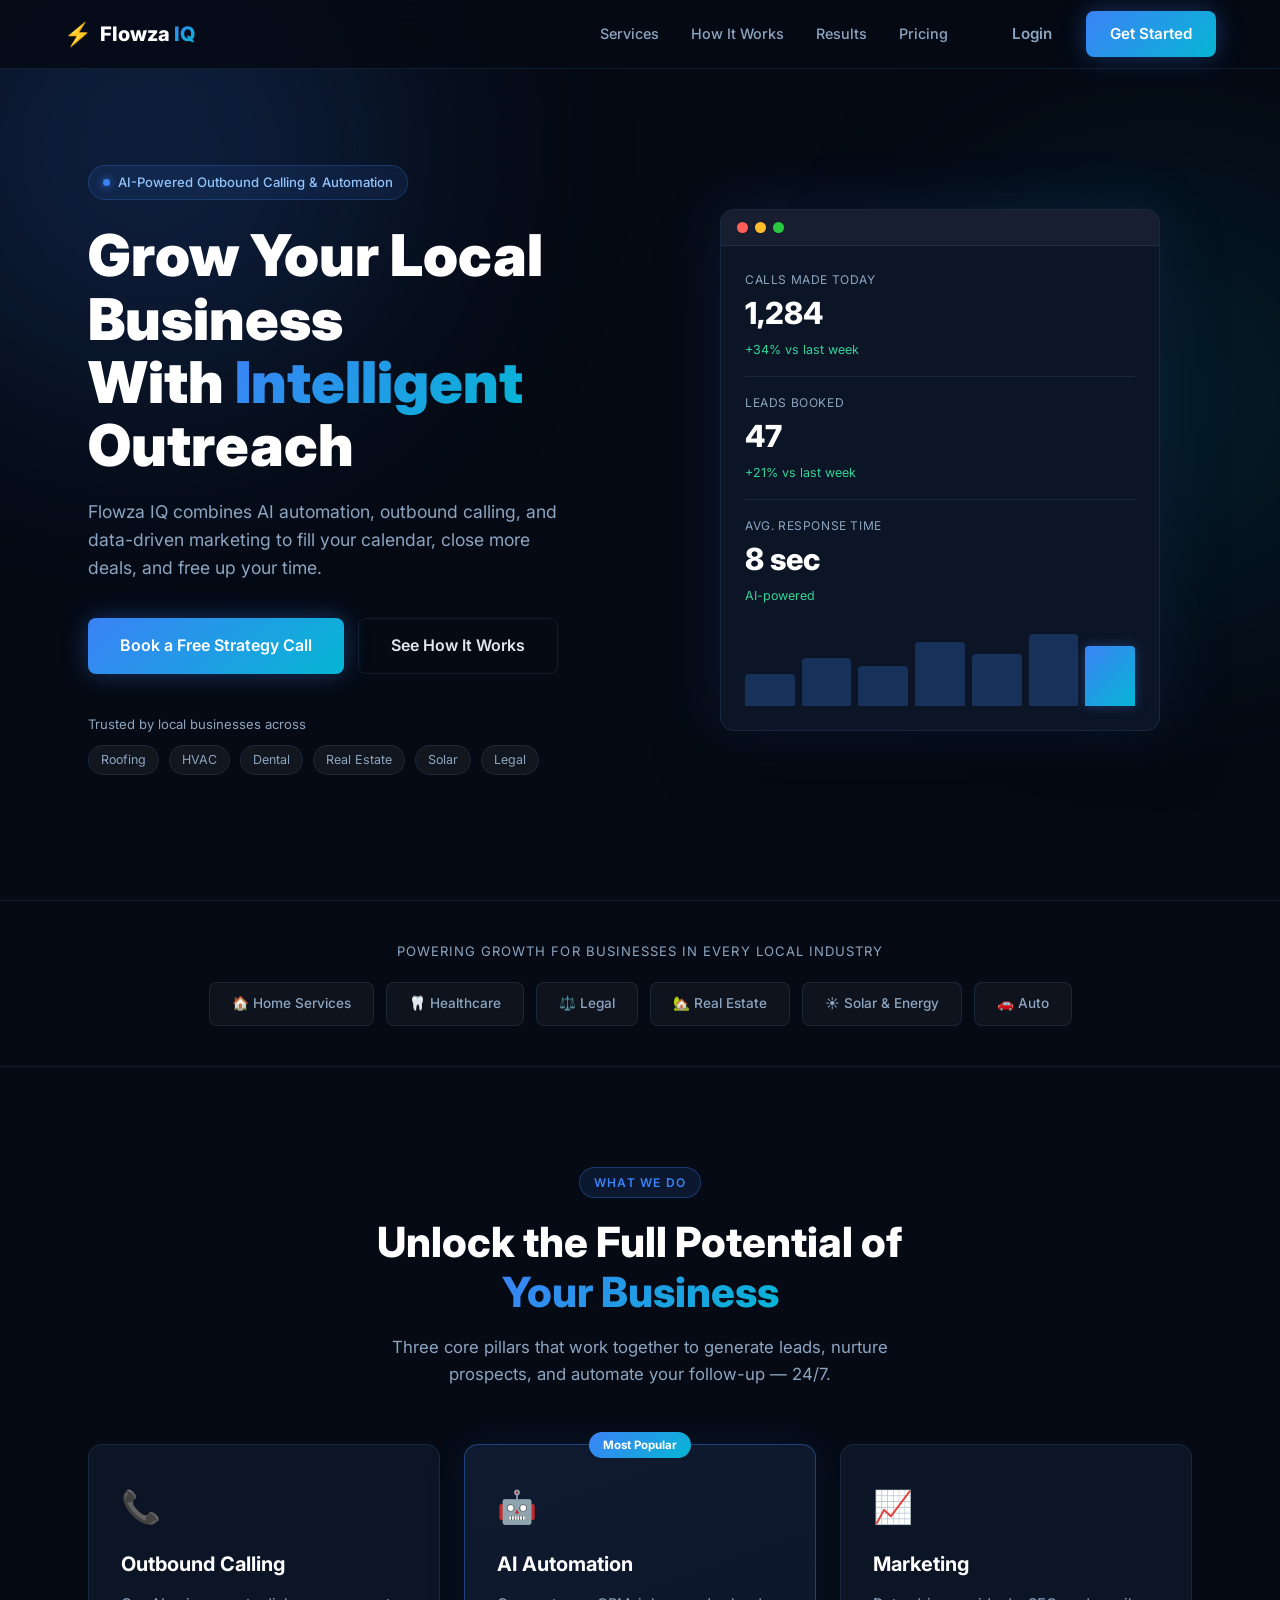
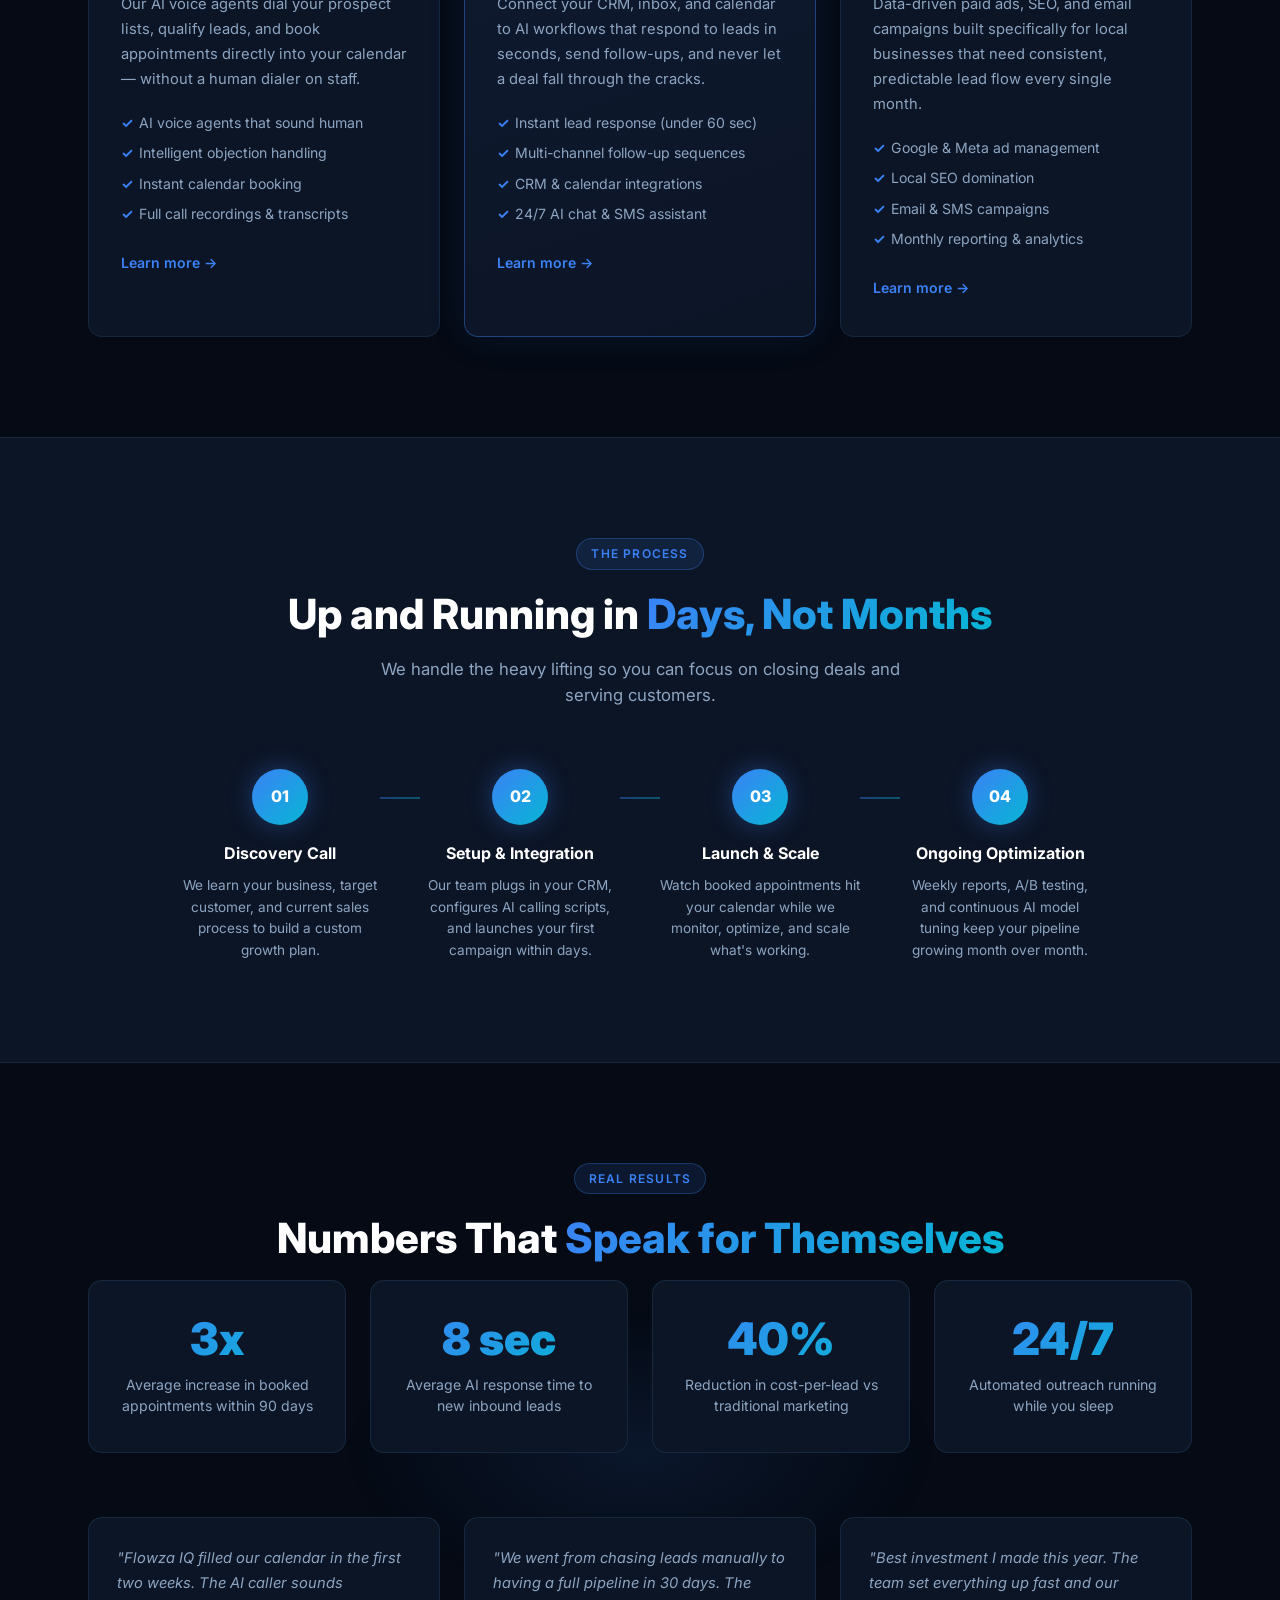
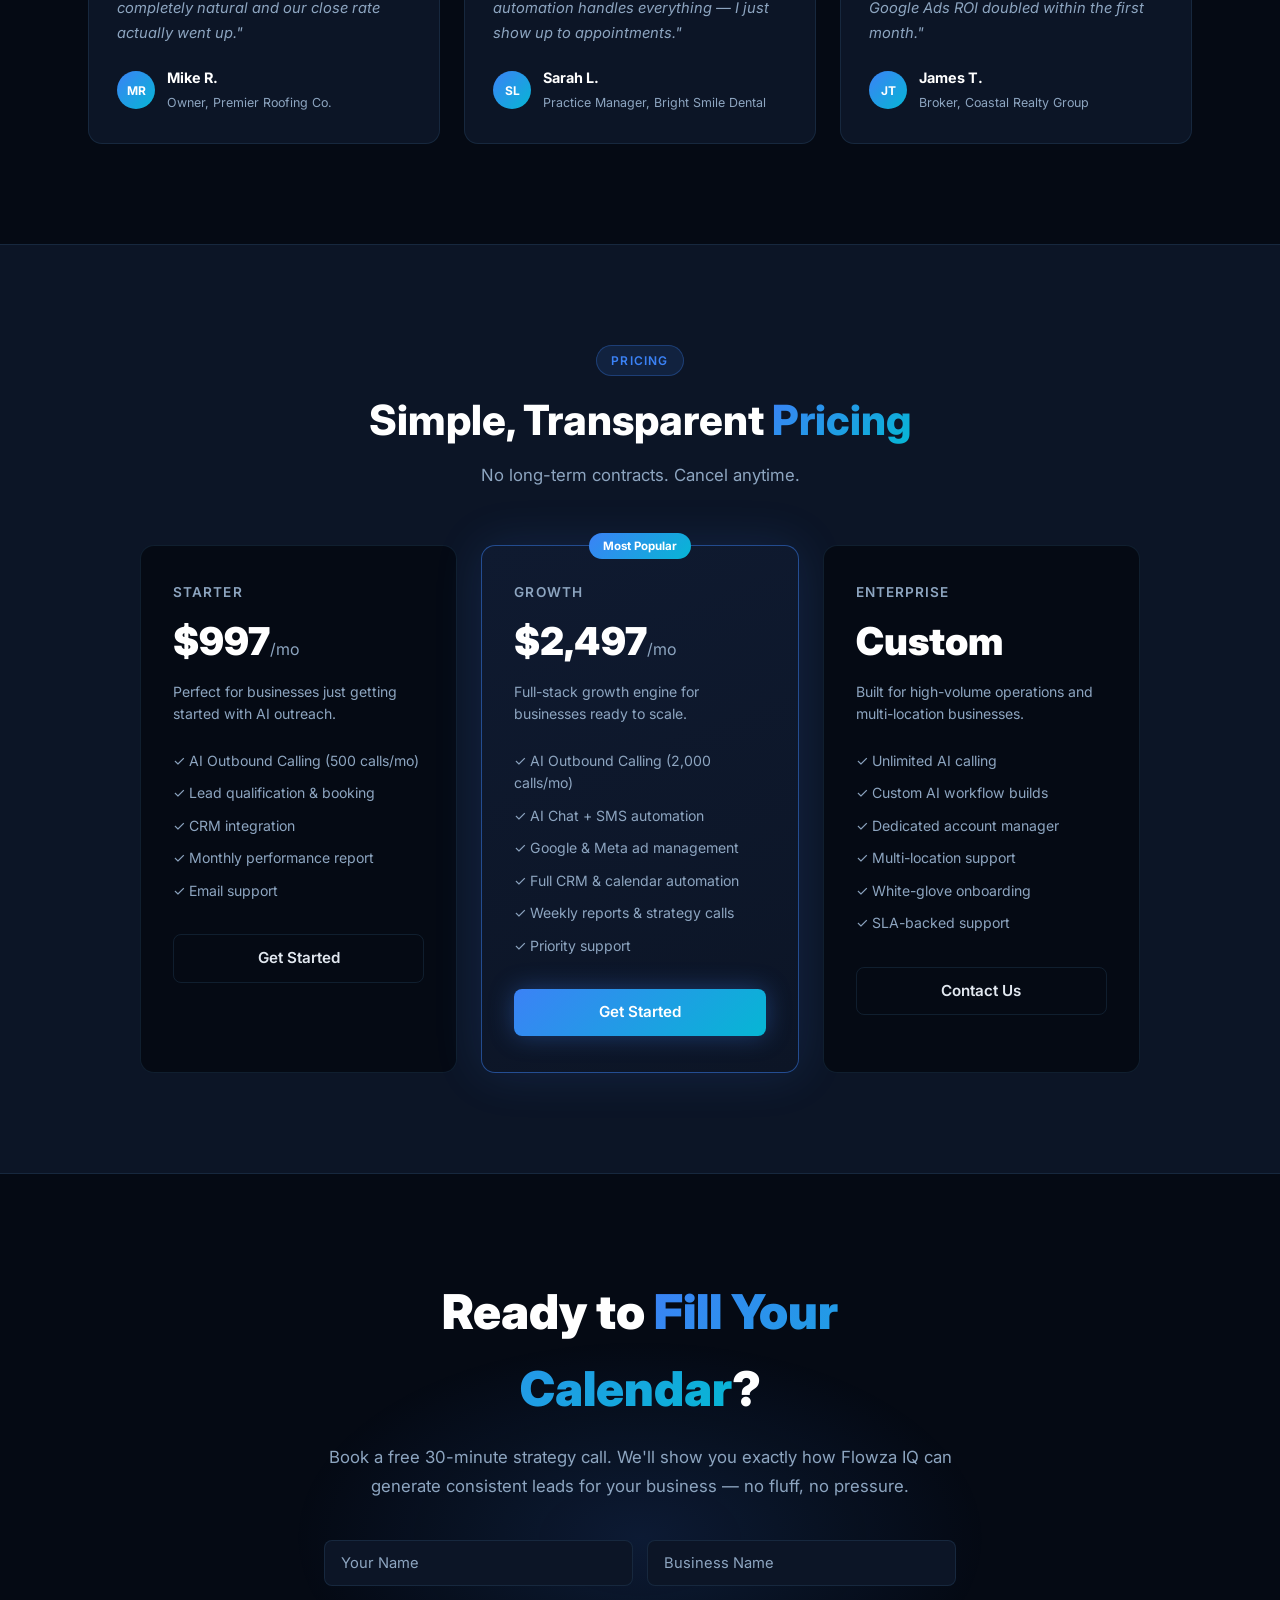
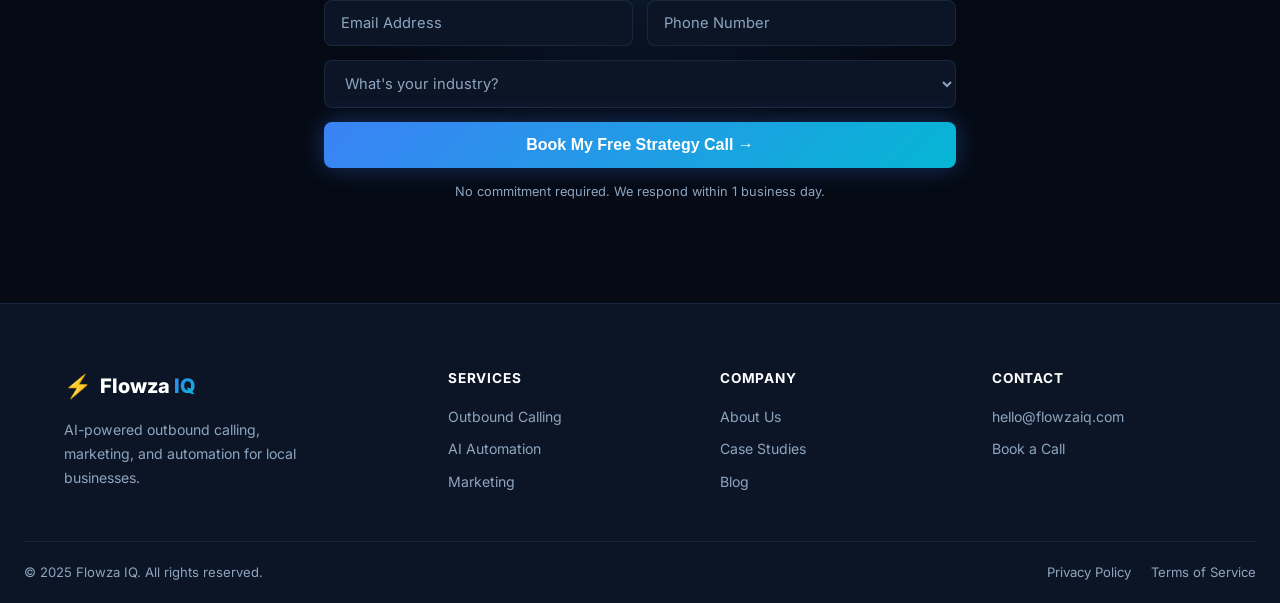
==== index.html @ 6f74aaeb "Add files via upload" ====
<!DOCTYPE html>
<html lang="en">
<head>
  <meta charset="UTF-8" />
  <meta name="viewport" content="width=device-width, initial-scale=1.0" />
  <title>Flowza IQ — AI-Powered Growth for Local Businesses</title>
  <link rel="preconnect" href="https://fonts.googleapis.com" />
  <link rel="preconnect" href="https://fonts.gstatic.com" crossorigin />
  <link href="https://fonts.googleapis.com/css2?family=Inter:wght@300;400;500;600;700;800;900&display=swap" rel="stylesheet" />
  <link rel="stylesheet" href="styles.css" />
</head>
<body>

  <!-- NAV -->
  <header class="nav-wrapper">
    <nav class="nav">
      <a href="#" class="logo">
        <span class="logo-icon">⚡</span>
        <span class="logo-text">Flowza<span class="logo-iq"> IQ</span></span>
      </a>
      <ul class="nav-links">
        <li><a href="#services">Services</a></li>
        <li><a href="#how-it-works">How It Works</a></li>
        <li><a href="#results">Results</a></li>
        <li><a href="#pricing">Pricing</a></li>
      </ul>
      <div class="nav-cta">
        <a href="#contact" class="btn btn-ghost">Login</a>
        <a href="#contact" class="btn btn-primary">Get Started</a>
      </div>
      <button class="nav-hamburger" aria-label="Open menu">&#9776;</button>
    </nav>
  </header>

  <!-- HERO -->
  <section class="hero">
    <div class="hero-glow hero-glow-1"></div>
    <div class="hero-glow hero-glow-2"></div>
    <div class="container hero-content">
      <div class="badge">
        <span class="badge-dot"></span>
        AI-Powered Outbound Calling &amp; Automation
      </div>
      <h1 class="hero-headline">
        Grow Your Local Business<br />
        With <em>Intelligent</em> Outreach
      </h1>
      <p class="hero-sub">
        Flowza IQ combines AI automation, outbound calling, and data-driven
        marketing to fill your calendar, close more deals, and free up your time.
      </p>
      <div class="hero-actions">
        <a href="#contact" class="btn btn-primary btn-lg">Book a Free Strategy Call</a>
        <a href="#how-it-works" class="btn btn-outline btn-lg">See How It Works</a>
      </div>
      <div class="hero-social-proof">
        <span>Trusted by local businesses across</span>
        <div class="industries">
          <span>Roofing</span>
          <span>HVAC</span>
          <span>Dental</span>
          <span>Real Estate</span>
          <span>Solar</span>
          <span>Legal</span>
        </div>
      </div>
    </div>
    <div class="hero-visual">
      <div class="dashboard-mockup">
        <div class="mockup-bar">
          <span></span><span></span><span></span>
        </div>
        <div class="mockup-body">
          <div class="mockup-stat">
            <div class="stat-label">Calls Made Today</div>
            <div class="stat-value">1,284</div>
            <div class="stat-up">+34% vs last week</div>
          </div>
          <div class="mockup-divider"></div>
          <div class="mockup-stat">
            <div class="stat-label">Leads Booked</div>
            <div class="stat-value">47</div>
            <div class="stat-up">+21% vs last week</div>
          </div>
          <div class="mockup-divider"></div>
          <div class="mockup-stat">
            <div class="stat-label">Avg. Response Time</div>
            <div class="stat-value">8 sec</div>
            <div class="stat-up">AI-powered</div>
          </div>
          <div class="mockup-chart">
            <div class="chart-bar" style="height:40%"></div>
            <div class="chart-bar" style="height:60%"></div>
            <div class="chart-bar" style="height:50%"></div>
            <div class="chart-bar" style="height:80%"></div>
            <div class="chart-bar" style="height:65%"></div>
            <div class="chart-bar" style="height:90%"></div>
            <div class="chart-bar active" style="height:75%"></div>
          </div>
        </div>
      </div>
    </div>
  </section>

  <!-- LOGOS / TRUST -->
  <section class="trust-bar">
    <div class="container">
      <p class="trust-label">Powering growth for businesses in every local industry</p>
      <div class="trust-logos">
        <div class="trust-logo">🏠 Home Services</div>
        <div class="trust-logo">🦷 Healthcare</div>
        <div class="trust-logo">⚖️ Legal</div>
        <div class="trust-logo">🏡 Real Estate</div>
        <div class="trust-logo">☀️ Solar &amp; Energy</div>
        <div class="trust-logo">🚗 Auto</div>
      </div>
    </div>
  </section>

  <!-- SERVICES -->
  <section class="services" id="services">
    <div class="container">
      <div class="section-tag">What We Do</div>
      <h2 class="section-title">
        Unlock the Full Potential of<br /><em>Your Business</em>
      </h2>
      <p class="section-sub">
        Three core pillars that work together to generate leads, nurture
        prospects, and automate your follow-up — 24/7.
      </p>
      <div class="services-grid">

        <div class="service-card">
          <div class="card-icon">📞</div>
          <h3>Outbound Calling</h3>
          <p>
            Our AI voice agents dial your prospect lists, qualify leads, and
            book appointments directly into your calendar — without a human
            dialer on staff.
          </p>
          <ul class="card-list">
            <li>AI voice agents that sound human</li>
            <li>Intelligent objection handling</li>
            <li>Instant calendar booking</li>
            <li>Full call recordings &amp; transcripts</li>
          </ul>
          <a href="#contact" class="card-link">Learn more →</a>
        </div>

        <div class="service-card service-card--featured">
          <div class="featured-badge">Most Popular</div>
          <div class="card-icon">🤖</div>
          <h3>AI Automation</h3>
          <p>
            Connect your CRM, inbox, and calendar to AI workflows that respond
            to leads in seconds, send follow-ups, and never let a deal fall
            through the cracks.
          </p>
          <ul class="card-list">
            <li>Instant lead response (under 60 sec)</li>
            <li>Multi-channel follow-up sequences</li>
            <li>CRM &amp; calendar integrations</li>
            <li>24/7 AI chat &amp; SMS assistant</li>
          </ul>
          <a href="#contact" class="card-link">Learn more →</a>
        </div>

        <div class="service-card">
          <div class="card-icon">📈</div>
          <h3>Marketing</h3>
          <p>
            Data-driven paid ads, SEO, and email campaigns built specifically
            for local businesses that need consistent, predictable lead flow
            every single month.
          </p>
          <ul class="card-list">
            <li>Google &amp; Meta ad management</li>
            <li>Local SEO domination</li>
            <li>Email &amp; SMS campaigns</li>
            <li>Monthly reporting &amp; analytics</li>
          </ul>
          <a href="#contact" class="card-link">Learn more →</a>
        </div>

      </div>
    </div>
  </section>

  <!-- HOW IT WORKS -->
  <section class="how-it-works" id="how-it-works">
    <div class="container">
      <div class="section-tag">The Process</div>
      <h2 class="section-title">Up and Running in <em>Days, Not Months</em></h2>
      <p class="section-sub">
        We handle the heavy lifting so you can focus on closing deals and
        serving customers.
      </p>
      <div class="steps">
        <div class="step">
          <div class="step-num">01</div>
          <div class="step-body">
            <h4>Discovery Call</h4>
            <p>We learn your business, target customer, and current sales process to build a custom growth plan.</p>
          </div>
        </div>
        <div class="step-connector"></div>
        <div class="step">
          <div class="step-num">02</div>
          <div class="step-body">
            <h4>Setup &amp; Integration</h4>
            <p>Our team plugs in your CRM, configures AI calling scripts, and launches your first campaign within days.</p>
          </div>
        </div>
        <div class="step-connector"></div>
        <div class="step">
          <div class="step-num">03</div>
          <div class="step-body">
            <h4>Launch &amp; Scale</h4>
            <p>Watch booked appointments hit your calendar while we monitor, optimize, and scale what's working.</p>
          </div>
        </div>
        <div class="step-connector"></div>
        <div class="step">
          <div class="step-num">04</div>
          <div class="step-body">
            <h4>Ongoing Optimization</h4>
            <p>Weekly reports, A/B testing, and continuous AI model tuning keep your pipeline growing month over month.</p>
          </div>
        </div>
      </div>
    </div>
  </section>

  <!-- RESULTS / STATS -->
  <section class="results" id="results">
    <div class="results-glow"></div>
    <div class="container">
      <div class="section-tag">Real Results</div>
      <h2 class="section-title">Numbers That <em>Speak for Themselves</em></h2>
      <div class="stats-grid">
        <div class="stat-card">
          <div class="stat-number">3x</div>
          <div class="stat-desc">Average increase in booked appointments within 90 days</div>
        </div>
        <div class="stat-card">
          <div class="stat-number">8 sec</div>
          <div class="stat-desc">Average AI response time to new inbound leads</div>
        </div>
        <div class="stat-card">
          <div class="stat-number">40%</div>
          <div class="stat-desc">Reduction in cost-per-lead vs traditional marketing</div>
        </div>
        <div class="stat-card">
          <div class="stat-number">24/7</div>
          <div class="stat-desc">Automated outreach running while you sleep</div>
        </div>
      </div>
      <!-- Testimonials -->
      <div class="testimonials">
        <div class="testimonial">
          <p class="testimonial-text">
            "Flowza IQ filled our calendar in the first two weeks. The AI caller
            sounds completely natural and our close rate actually went up."
          </p>
          <div class="testimonial-author">
            <div class="author-avatar">MR</div>
            <div>
              <strong>Mike R.</strong>
              <span>Owner, Premier Roofing Co.</span>
            </div>
          </div>
        </div>
        <div class="testimonial">
          <p class="testimonial-text">
            "We went from chasing leads manually to having a full pipeline in 30
            days. The automation handles everything — I just show up to appointments."
          </p>
          <div class="testimonial-author">
            <div class="author-avatar">SL</div>
            <div>
              <strong>Sarah L.</strong>
              <span>Practice Manager, Bright Smile Dental</span>
            </div>
          </div>
        </div>
        <div class="testimonial">
          <p class="testimonial-text">
            "Best investment I made this year. The team set everything up fast
            and our Google Ads ROI doubled within the first month."
          </p>
          <div class="testimonial-author">
            <div class="author-avatar">JT</div>
            <div>
              <strong>James T.</strong>
              <span>Broker, Coastal Realty Group</span>
            </div>
          </div>
        </div>
      </div>
    </div>
  </section>

  <!-- PRICING -->
  <section class="pricing" id="pricing">
    <div class="container">
      <div class="section-tag">Pricing</div>
      <h2 class="section-title">Simple, Transparent <em>Pricing</em></h2>
      <p class="section-sub">No long-term contracts. Cancel anytime.</p>
      <div class="pricing-grid">

        <div class="pricing-card">
          <div class="plan-name">Starter</div>
          <div class="plan-price">$997<span>/mo</span></div>
          <p class="plan-desc">Perfect for businesses just getting started with AI outreach.</p>
          <ul class="plan-features">
            <li>✓ AI Outbound Calling (500 calls/mo)</li>
            <li>✓ Lead qualification &amp; booking</li>
            <li>✓ CRM integration</li>
            <li>✓ Monthly performance report</li>
            <li>✓ Email support</li>
          </ul>
          <a href="#contact" class="btn btn-outline btn-full">Get Started</a>
        </div>

        <div class="pricing-card pricing-card--featured">
          <div class="plan-badge">Most Popular</div>
          <div class="plan-name">Growth</div>
          <div class="plan-price">$2,497<span>/mo</span></div>
          <p class="plan-desc">Full-stack growth engine for businesses ready to scale.</p>
          <ul class="plan-features">
            <li>✓ AI Outbound Calling (2,000 calls/mo)</li>
            <li>✓ AI Chat + SMS automation</li>
            <li>✓ Google &amp; Meta ad management</li>
            <li>✓ Full CRM &amp; calendar automation</li>
            <li>✓ Weekly reports &amp; strategy calls</li>
            <li>✓ Priority support</li>
          </ul>
          <a href="#contact" class="btn btn-primary btn-full">Get Started</a>
        </div>

        <div class="pricing-card">
          <div class="plan-name">Enterprise</div>
          <div class="plan-price">Custom</div>
          <p class="plan-desc">Built for high-volume operations and multi-location businesses.</p>
          <ul class="plan-features">
            <li>✓ Unlimited AI calling</li>
            <li>✓ Custom AI workflow builds</li>
            <li>✓ Dedicated account manager</li>
            <li>✓ Multi-location support</li>
            <li>✓ White-glove onboarding</li>
            <li>✓ SLA-backed support</li>
          </ul>
          <a href="#contact" class="btn btn-outline btn-full">Contact Us</a>
        </div>

      </div>
    </div>
  </section>

  <!-- CTA / CONTACT -->
  <section class="cta-section" id="contact">
    <div class="cta-glow"></div>
    <div class="container cta-inner">
      <h2 class="cta-title">Ready to <em>Fill Your Calendar</em>?</h2>
      <p class="cta-sub">
        Book a free 30-minute strategy call. We'll show you exactly how Flowza
        IQ can generate consistent leads for your business — no fluff, no
        pressure.
      </p>
      <form class="cta-form" onsubmit="handleSubmit(event)">
        <div class="form-row">
          <input type="text" placeholder="Your Name" required />
          <input type="text" placeholder="Business Name" required />
        </div>
        <div class="form-row">
          <input type="email" placeholder="Email Address" required />
          <input type="tel" placeholder="Phone Number" />
        </div>
        <select required>
          <option value="" disabled selected>What's your industry?</option>
          <option>Home Services (Roofing, HVAC, Plumbing)</option>
          <option>Healthcare / Dental</option>
          <option>Real Estate</option>
          <option>Solar / Energy</option>
          <option>Legal</option>
          <option>Auto</option>
          <option>Other</option>
        </select>
        <button type="submit" class="btn btn-primary btn-lg btn-full">
          Book My Free Strategy Call →
        </button>
        <p class="form-note">No commitment required. We respond within 1 business day.</p>
      </form>
    </div>
  </section>

  <!-- FOOTER -->
  <footer class="footer">
    <div class="container footer-inner">
      <div class="footer-brand">
        <a href="#" class="logo">
          <span class="logo-icon">⚡</span>
          <span class="logo-text">Flowza<span class="logo-iq"> IQ</span></span>
        </a>
        <p>AI-powered outbound calling, marketing, and automation for local businesses.</p>
      </div>
      <div class="footer-links">
        <div class="footer-col">
          <h5>Services</h5>
          <a href="#services">Outbound Calling</a>
          <a href="#services">AI Automation</a>
          <a href="#services">Marketing</a>
        </div>
        <div class="footer-col">
          <h5>Company</h5>
          <a href="#">About Us</a>
          <a href="#">Case Studies</a>
          <a href="#">Blog</a>
        </div>
        <div class="footer-col">
          <h5>Contact</h5>
          <a href="mailto:hello@flowzaiq.com">hello@flowzaiq.com</a>
          <a href="#contact">Book a Call</a>
        </div>
      </div>
    </div>
    <div class="footer-bottom">
      <p>© 2025 Flowza IQ. All rights reserved.</p>
      <div class="footer-legal">
        <a href="#">Privacy Policy</a>
        <a href="#">Terms of Service</a>
      </div>
    </div>
  </footer>

  <script src="script.js"></script>
</body>
</html>
---- styles.css ----
/* =============================================
   FLOWZA IQ — Main Stylesheet
   ============================================= */

*, *::before, *::after { box-sizing: border-box; margin: 0; padding: 0; }

:root {
  --bg:        #050A14;
  --bg-card:   #0C1526;
  --bg-card2:  #0F1A30;
  --border:    rgba(99, 179, 237, 0.12);
  --blue:      #3B82F6;
  --blue-glow: rgba(59, 130, 246, 0.35);
  --cyan:      #06B6D4;
  --text:      #E2E8F0;
  --text-muted:#8DA5C0;
  --white:     #FFFFFF;
  --gradient:  linear-gradient(135deg, #3B82F6 0%, #06B6D4 100%);
  --radius:    14px;
  --radius-sm: 8px;
}

html { scroll-behavior: smooth; }

body {
  background-color: var(--bg);
  color: var(--text);
  font-family: 'Inter', sans-serif;
  font-size: 16px;
  line-height: 1.6;
  overflow-x: hidden;
}

a { color: inherit; text-decoration: none; }
ul { list-style: none; }
em { font-style: normal; background: var(--gradient); -webkit-background-clip: text; -webkit-text-fill-color: transparent; background-clip: text; }

/* ---- Layout ---- */
.container {
  max-width: 1200px;
  margin: 0 auto;
  padding: 0 24px;
}

/* ---- Buttons ---- */
.btn {
  display: inline-flex;
  align-items: center;
  justify-content: center;
  padding: 11px 24px;
  border-radius: 8px;
  font-weight: 600;
  font-size: 0.95rem;
  cursor: pointer;
  transition: all 0.2s ease;
  border: none;
  white-space: nowrap;
}
.btn-primary {
  background: var(--gradient);
  color: #fff;
  box-shadow: 0 0 24px var(--blue-glow);
}
.btn-primary:hover { opacity: 0.88; box-shadow: 0 0 36px var(--blue-glow); transform: translateY(-1px); }
.btn-outline {
  background: transparent;
  color: var(--text);
  border: 1px solid var(--border);
}
.btn-outline:hover { border-color: var(--blue); color: var(--white); }
.btn-ghost { color: var(--text-muted); }
.btn-ghost:hover { color: var(--white); }
.btn-lg { padding: 14px 32px; font-size: 1rem; }
.btn-full { width: 100%; }

/* ---- Section labels ---- */
.section-tag {
  display: inline-block;
  background: rgba(59,130,246,0.12);
  border: 1px solid rgba(59,130,246,0.3);
  color: var(--blue);
  font-size: 0.75rem;
  font-weight: 600;
  letter-spacing: 0.1em;
  text-transform: uppercase;
  padding: 5px 14px;
  border-radius: 100px;
  margin-bottom: 20px;
}
.section-title {
  font-size: clamp(1.8rem, 3.5vw, 2.6rem);
  font-weight: 800;
  line-height: 1.2;
  margin-bottom: 16px;
  color: var(--white);
}
.section-sub {
  font-size: 1.05rem;
  color: var(--text-muted);
  max-width: 560px;
  margin-bottom: 56px;
}

/* =============================================
   NAV
   ============================================= */
.nav-wrapper {
  position: fixed;
  top: 0; left: 0; right: 0;
  z-index: 100;
  background: rgba(5,10,20,0.85);
  backdrop-filter: blur(16px);
  -webkit-backdrop-filter: blur(16px);
  border-bottom: 1px solid var(--border);
}
.nav {
  max-width: 1200px;
  margin: 0 auto;
  padding: 0 24px;
  height: 68px;
  display: flex;
  align-items: center;
  gap: 40px;
}
.logo {
  display: flex;
  align-items: center;
  gap: 8px;
  font-size: 1.25rem;
  font-weight: 800;
  color: var(--white);
  flex-shrink: 0;
}
.logo-icon { font-size: 1.4rem; }
.logo-iq { background: var(--gradient); -webkit-background-clip: text; -webkit-text-fill-color: transparent; background-clip: text; }

.nav-links {
  display: flex;
  gap: 32px;
  margin-left: auto;
}
.nav-links a {
  font-size: 0.9rem;
  color: var(--text-muted);
  font-weight: 500;
  transition: color 0.2s;
}
.nav-links a:hover { color: var(--white); }

.nav-cta { display: flex; gap: 10px; }
.nav-hamburger {
  display: none;
  background: none;
  border: none;
  color: var(--text);
  font-size: 1.5rem;
  cursor: pointer;
  margin-left: auto;
}

/* =============================================
   HERO
   ============================================= */
.hero {
  min-height: 100vh;
  display: grid;
  grid-template-columns: 1fr 1fr;
  align-items: center;
  gap: 48px;
  padding: 120px 24px 80px;
  max-width: 1200px;
  margin: 0 auto;
  position: relative;
}
.hero-glow {
  position: fixed;
  border-radius: 50%;
  filter: blur(120px);
  pointer-events: none;
  z-index: 0;
}
.hero-glow-1 {
  width: 500px; height: 500px;
  background: rgba(59,130,246,0.18);
  top: -100px; left: -100px;
}
.hero-glow-2 {
  width: 400px; height: 400px;
  background: rgba(6,182,212,0.12);
  top: 200px; right: -80px;
}
.hero-content { position: relative; z-index: 1; }

.badge {
  display: inline-flex;
  align-items: center;
  gap: 8px;
  background: rgba(59,130,246,0.1);
  border: 1px solid rgba(59,130,246,0.25);
  color: #93C5FD;
  font-size: 0.82rem;
  font-weight: 500;
  padding: 6px 14px;
  border-radius: 100px;
  margin-bottom: 24px;
}
.badge-dot {
  width: 7px; height: 7px;
  background: var(--blue);
  border-radius: 50%;
  box-shadow: 0 0 8px var(--blue);
  animation: pulse 2s infinite;
}
@keyframes pulse {
  0%, 100% { opacity: 1; }
  50% { opacity: 0.4; }
}

.hero-headline {
  font-size: clamp(2.2rem, 5vw, 3.6rem);
  font-weight: 900;
  line-height: 1.1;
  color: var(--white);
  margin-bottom: 20px;
}
.hero-sub {
  font-size: 1.1rem;
  color: var(--text-muted);
  margin-bottom: 36px;
  max-width: 480px;
}
.hero-actions {
  display: flex;
  gap: 14px;
  flex-wrap: wrap;
  margin-bottom: 40px;
}
.hero-social-proof {
  display: flex;
  flex-direction: column;
  gap: 10px;
  font-size: 0.82rem;
  color: var(--text-muted);
}
.industries {
  display: flex;
  gap: 10px;
  flex-wrap: wrap;
}
.industries span {
  background: rgba(255,255,255,0.05);
  border: 1px solid var(--border);
  padding: 4px 12px;
  border-radius: 100px;
  font-size: 0.78rem;
}

/* Dashboard Mockup */
.hero-visual {
  position: relative;
  z-index: 1;
  display: flex;
  justify-content: center;
}
.dashboard-mockup {
  background: var(--bg-card);
  border: 1px solid var(--border);
  border-radius: var(--radius);
  width: 100%;
  max-width: 440px;
  overflow: hidden;
  box-shadow: 0 0 60px rgba(59,130,246,0.15), 0 32px 64px rgba(0,0,0,0.4);
}
.mockup-bar {
  background: rgba(255,255,255,0.04);
  padding: 12px 16px;
  display: flex;
  gap: 7px;
  border-bottom: 1px solid var(--border);
}
.mockup-bar span {
  width: 11px; height: 11px;
  border-radius: 50%;
  background: rgba(255,255,255,0.15);
}
.mockup-bar span:nth-child(1) { background: #FF5F57; }
.mockup-bar span:nth-child(2) { background: #FFBD2E; }
.mockup-bar span:nth-child(3) { background: #28C840; }
.mockup-body { padding: 24px; }
.mockup-stat { margin-bottom: 16px; }
.stat-label { font-size: 0.75rem; color: var(--text-muted); text-transform: uppercase; letter-spacing: 0.05em; }
.stat-value { font-size: 1.9rem; font-weight: 800; color: var(--white); }
.stat-up { font-size: 0.78rem; color: #34D399; margin-top: 2px; }
.mockup-divider { height: 1px; background: var(--border); margin: 16px 0; }
.mockup-chart {
  display: flex;
  align-items: flex-end;
  gap: 7px;
  height: 80px;
  margin-top: 20px;
}
.chart-bar {
  flex: 1;
  background: rgba(59,130,246,0.25);
  border-radius: 4px 4px 0 0;
  transition: background 0.3s;
}
.chart-bar.active { background: var(--gradient); box-shadow: 0 0 12px var(--blue-glow); }

/* =============================================
   TRUST BAR
   ============================================= */
.trust-bar {
  padding: 40px 0;
  border-top: 1px solid var(--border);
  border-bottom: 1px solid var(--border);
  text-align: center;
}
.trust-label {
  font-size: 0.82rem;
  color: var(--text-muted);
  text-transform: uppercase;
  letter-spacing: 0.08em;
  margin-bottom: 20px;
}
.trust-logos {
  display: flex;
  justify-content: center;
  flex-wrap: wrap;
  gap: 12px;
}
.trust-logo {
  background: rgba(255,255,255,0.04);
  border: 1px solid var(--border);
  padding: 10px 22px;
  border-radius: 8px;
  font-size: 0.85rem;
  color: var(--text-muted);
  font-weight: 500;
  transition: all 0.2s;
}
.trust-logo:hover { border-color: var(--blue); color: var(--white); }

/* =============================================
   SERVICES
   ============================================= */
.services {
  padding: 100px 24px;
  max-width: 1200px;
  margin: 0 auto;
  text-align: center;
}
.services .section-sub { margin: 0 auto 56px; }
.services-grid {
  display: grid;
  grid-template-columns: repeat(3, 1fr);
  gap: 24px;
  text-align: left;
}
.service-card {
  background: var(--bg-card);
  border: 1px solid var(--border);
  border-radius: var(--radius);
  padding: 36px 32px;
  position: relative;
  transition: all 0.3s;
}
.service-card:hover {
  border-color: rgba(59,130,246,0.4);
  transform: translateY(-4px);
  box-shadow: 0 20px 48px rgba(59,130,246,0.12);
}
.service-card--featured {
  border-color: rgba(59,130,246,0.4);
  background: linear-gradient(160deg, #0F1A30, #0C1526);
  box-shadow: 0 0 40px rgba(59,130,246,0.1);
}
.featured-badge {
  position: absolute;
  top: -13px;
  left: 50%;
  transform: translateX(-50%);
  background: var(--gradient);
  color: #fff;
  font-size: 0.72rem;
  font-weight: 700;
  padding: 4px 14px;
  border-radius: 100px;
  white-space: nowrap;
}
.card-icon { font-size: 2rem; margin-bottom: 16px; }
.service-card h3 { font-size: 1.25rem; font-weight: 700; color: var(--white); margin-bottom: 12px; }
.service-card p { font-size: 0.92rem; color: var(--text-muted); margin-bottom: 20px; line-height: 1.7; }
.card-list { display: flex; flex-direction: column; gap: 8px; margin-bottom: 24px; }
.card-list li {
  font-size: 0.88rem;
  color: var(--text-muted);
  padding-left: 18px;
  position: relative;
}
.card-list li::before {
  content: '✓';
  position: absolute;
  left: 0;
  color: var(--blue);
  font-weight: 700;
}
.card-link { font-size: 0.88rem; color: var(--blue); font-weight: 600; }
.card-link:hover { text-decoration: underline; }

/* =============================================
   HOW IT WORKS
   ============================================= */
.how-it-works {
  padding: 100px 24px;
  background: var(--bg-card);
  border-top: 1px solid var(--border);
  border-bottom: 1px solid var(--border);
  text-align: center;
}
.how-it-works .section-sub { margin: 0 auto 60px; }
.steps {
  display: flex;
  align-items: flex-start;
  gap: 0;
  justify-content: center;
  flex-wrap: wrap;
}
.step {
  display: flex;
  flex-direction: column;
  align-items: center;
  text-align: center;
  max-width: 200px;
  flex: 1;
  min-width: 160px;
}
.step-num {
  width: 56px; height: 56px;
  background: var(--gradient);
  border-radius: 50%;
  display: flex;
  align-items: center;
  justify-content: center;
  font-size: 1rem;
  font-weight: 800;
  color: #fff;
  margin-bottom: 16px;
  box-shadow: 0 0 24px var(--blue-glow);
  flex-shrink: 0;
}
.step-body h4 { font-size: 1rem; font-weight: 700; color: var(--white); margin-bottom: 8px; }
.step-body p { font-size: 0.85rem; color: var(--text-muted); line-height: 1.6; }
.step-connector {
  flex: 0 0 40px;
  height: 2px;
  background: linear-gradient(90deg, var(--blue), var(--cyan));
  margin-top: 28px;
  opacity: 0.4;
}

/* =============================================
   RESULTS
   ============================================= */
.results {
  padding: 100px 24px;
  max-width: 1200px;
  margin: 0 auto;
  text-align: center;
  position: relative;
}
.results-glow {
  position: absolute;
  width: 600px; height: 300px;
  background: radial-gradient(ellipse, rgba(59,130,246,0.1) 0%, transparent 70%);
  top: 50%; left: 50%;
  transform: translate(-50%, -50%);
  pointer-events: none;
}
.stats-grid {
  display: grid;
  grid-template-columns: repeat(4, 1fr);
  gap: 24px;
  margin-bottom: 64px;
}
.stat-card {
  background: var(--bg-card);
  border: 1px solid var(--border);
  border-radius: var(--radius);
  padding: 36px 24px;
  transition: all 0.3s;
}
.stat-card:hover {
  border-color: rgba(59,130,246,0.3);
  transform: translateY(-3px);
}
.stat-number {
  font-size: 2.8rem;
  font-weight: 900;
  background: var(--gradient);
  -webkit-background-clip: text;
  -webkit-text-fill-color: transparent;
  background-clip: text;
  line-height: 1;
  margin-bottom: 12px;
}
.stat-desc { font-size: 0.88rem; color: var(--text-muted); line-height: 1.5; }

/* Testimonials */
.testimonials {
  display: grid;
  grid-template-columns: repeat(3, 1fr);
  gap: 24px;
  text-align: left;
}
.testimonial {
  background: var(--bg-card);
  border: 1px solid var(--border);
  border-radius: var(--radius);
  padding: 28px;
}
.testimonial-text {
  font-size: 0.92rem;
  color: var(--text-muted);
  line-height: 1.7;
  margin-bottom: 20px;
  font-style: italic;
}
.testimonial-author {
  display: flex;
  align-items: center;
  gap: 12px;
}
.author-avatar {
  width: 38px; height: 38px;
  background: var(--gradient);
  border-radius: 50%;
  display: flex;
  align-items: center;
  justify-content: center;
  font-size: 0.75rem;
  font-weight: 700;
  color: #fff;
  flex-shrink: 0;
}
.testimonial-author strong { display: block; font-size: 0.9rem; color: var(--white); }
.testimonial-author span { font-size: 0.78rem; color: var(--text-muted); }

/* =============================================
   PRICING
   ============================================= */
.pricing {
  padding: 100px 24px;
  background: var(--bg-card);
  border-top: 1px solid var(--border);
  border-bottom: 1px solid var(--border);
  text-align: center;
}
.pricing .section-sub { margin: 0 auto 56px; }
.pricing-grid {
  display: grid;
  grid-template-columns: repeat(3, 1fr);
  gap: 24px;
  max-width: 1000px;
  margin: 0 auto;
  text-align: left;
}
.pricing-card {
  background: var(--bg);
  border: 1px solid var(--border);
  border-radius: var(--radius);
  padding: 36px 32px;
  position: relative;
  transition: all 0.3s;
}
.pricing-card:hover { border-color: rgba(59,130,246,0.3); transform: translateY(-4px); }
.pricing-card--featured {
  border-color: rgba(59,130,246,0.5);
  background: linear-gradient(160deg, #0F1A30, #0C1526);
  box-shadow: 0 0 48px rgba(59,130,246,0.15);
}
.plan-badge {
  position: absolute;
  top: -13px;
  left: 50%;
  transform: translateX(-50%);
  background: var(--gradient);
  color: #fff;
  font-size: 0.72rem;
  font-weight: 700;
  padding: 4px 14px;
  border-radius: 100px;
  white-space: nowrap;
}
.plan-name { font-size: 0.85rem; font-weight: 600; color: var(--text-muted); text-transform: uppercase; letter-spacing: 0.08em; margin-bottom: 8px; }
.plan-price { font-size: 2.4rem; font-weight: 900; color: var(--white); margin-bottom: 8px; }
.plan-price span { font-size: 1rem; font-weight: 400; color: var(--text-muted); }
.plan-desc { font-size: 0.88rem; color: var(--text-muted); margin-bottom: 24px; line-height: 1.6; }
.plan-features {
  display: flex;
  flex-direction: column;
  gap: 10px;
  margin-bottom: 32px;
}
.plan-features li { font-size: 0.88rem; color: var(--text-muted); }

/* =============================================
   CTA / CONTACT
   ============================================= */
.cta-section {
  padding: 100px 24px;
  text-align: center;
  position: relative;
  overflow: hidden;
}
.cta-glow {
  position: absolute;
  width: 700px; height: 400px;
  background: radial-gradient(ellipse, rgba(59,130,246,0.14) 0%, transparent 70%);
  top: 50%; left: 50%;
  transform: translate(-50%, -50%);
  pointer-events: none;
}
.cta-inner { position: relative; z-index: 1; max-width: 680px; margin: 0 auto; }
.cta-title { font-size: clamp(2rem, 4vw, 3rem); font-weight: 900; color: var(--white); margin-bottom: 16px; }
.cta-sub { font-size: 1.05rem; color: var(--text-muted); margin-bottom: 40px; line-height: 1.7; }

.cta-form {
  display: flex;
  flex-direction: column;
  gap: 14px;
  text-align: left;
}
.form-row { display: grid; grid-template-columns: 1fr 1fr; gap: 14px; }
.cta-form input,
.cta-form select {
  width: 100%;
  background: var(--bg-card);
  border: 1px solid var(--border);
  border-radius: var(--radius-sm);
  padding: 13px 16px;
  color: var(--text);
  font-family: 'Inter', sans-serif;
  font-size: 0.92rem;
  outline: none;
  transition: border-color 0.2s;
}
.cta-form input::placeholder { color: var(--text-muted); }
.cta-form input:focus,
.cta-form select:focus { border-color: var(--blue); }
.cta-form select { color: var(--text-muted); cursor: pointer; }
.cta-form select option { background: var(--bg-card); color: var(--text); }
.form-note { font-size: 0.8rem; color: var(--text-muted); text-align: center; }

/* =============================================
   FOOTER
   ============================================= */
.footer {
  background: var(--bg-card);
  border-top: 1px solid var(--border);
  padding: 64px 24px 0;
}
.footer-inner {
  display: grid;
  grid-template-columns: 1.5fr 1fr 1fr 1fr;
  gap: 48px;
  padding-bottom: 48px;
}
.footer-brand p { font-size: 0.88rem; color: var(--text-muted); margin-top: 14px; max-width: 260px; line-height: 1.7; }
.footer-links { display: contents; }
.footer-col { display: flex; flex-direction: column; gap: 10px; }
.footer-col h5 { font-size: 0.85rem; font-weight: 700; color: var(--white); margin-bottom: 6px; text-transform: uppercase; letter-spacing: 0.06em; }
.footer-col a { font-size: 0.88rem; color: var(--text-muted); transition: color 0.2s; }
.footer-col a:hover { color: var(--white); }
.footer-bottom {
  border-top: 1px solid var(--border);
  padding: 20px 0;
  display: flex;
  justify-content: space-between;
  align-items: center;
  font-size: 0.82rem;
  color: var(--text-muted);
}
.footer-legal { display: flex; gap: 20px; }
.footer-legal a:hover { color: var(--white); }

/* =============================================
   RESPONSIVE
   ============================================= */
@media (max-width: 960px) {
  .hero { grid-template-columns: 1fr; padding-top: 100px; }
  .hero-visual { display: none; }
  .services-grid { grid-template-columns: 1fr; }
  .stats-grid { grid-template-columns: repeat(2, 1fr); }
  .testimonials { grid-template-columns: 1fr; }
  .pricing-grid { grid-template-columns: 1fr; max-width: 420px; }
  .footer-inner { grid-template-columns: 1fr 1fr; }
  .steps { flex-direction: column; align-items: center; gap: 20px; }
  .step-connector { width: 2px; height: 30px; flex: none; margin-top: 0; margin-bottom: 0; background: linear-gradient(180deg, var(--blue), var(--cyan)); }
  .nav-links { display: none; }
  .nav-cta { display: none; }
  .nav-hamburger { display: block; }
}

@media (max-width: 600px) {
  .stats-grid { grid-template-columns: 1fr; }
  .form-row { grid-template-columns: 1fr; }
  .footer-inner { grid-template-columns: 1fr; }
  .footer-bottom { flex-direction: column; gap: 10px; text-align: center; }
}

/* =============================================
   ANIMATIONS
   ============================================= */
@keyframes fadeInUp {
  from { opacity: 0; transform: translateY(24px); }
  to   { opacity: 1; transform: translateY(0); }
}
.hero-content > * {
  animation: fadeInUp 0.6s ease forwards;
  opacity: 0;
}
.hero-content > *:nth-child(1) { animation-delay: 0.05s; }
.hero-content > *:nth-child(2) { animation-delay: 0.15s; }
.hero-content > *:nth-child(3) { animation-delay: 0.25s; }
.hero-content > *:nth-child(4) { animation-delay: 0.35s; }
.hero-content > *:nth-child(5) { animation-delay: 0.45s; }
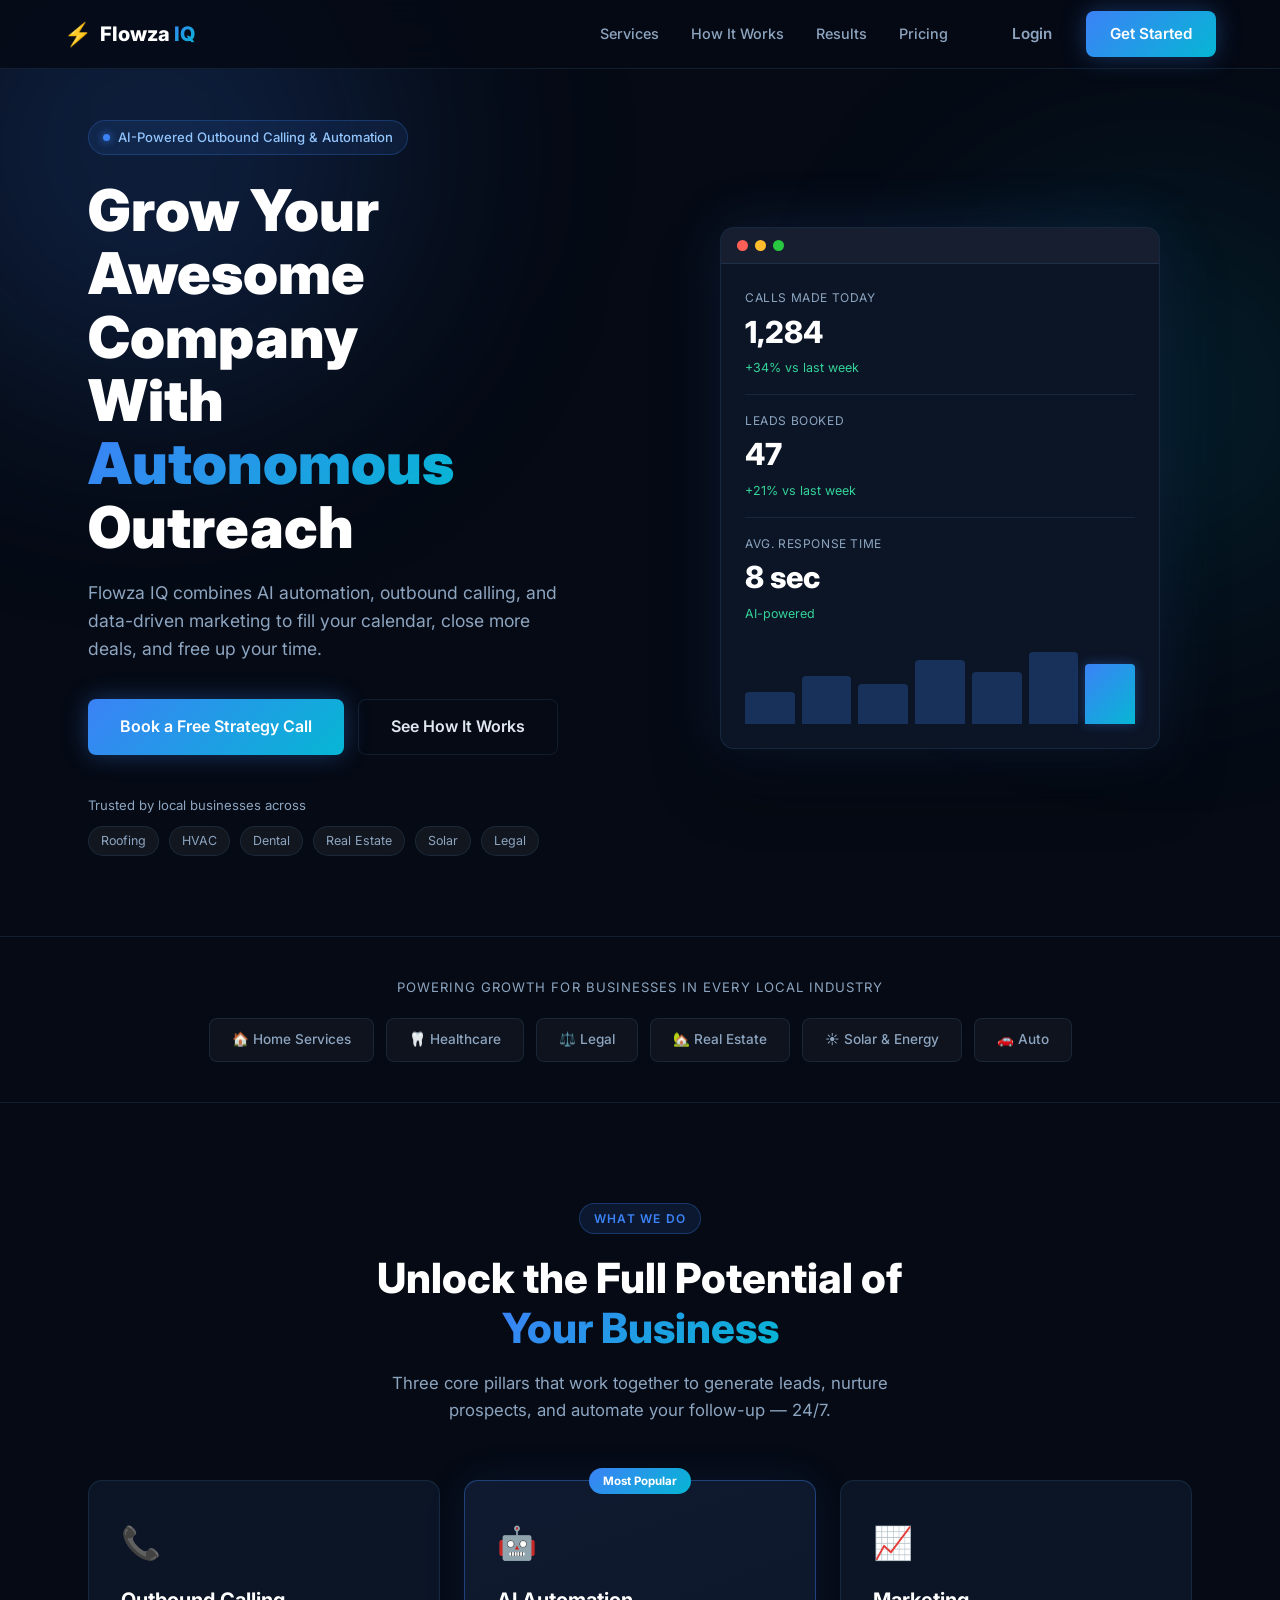
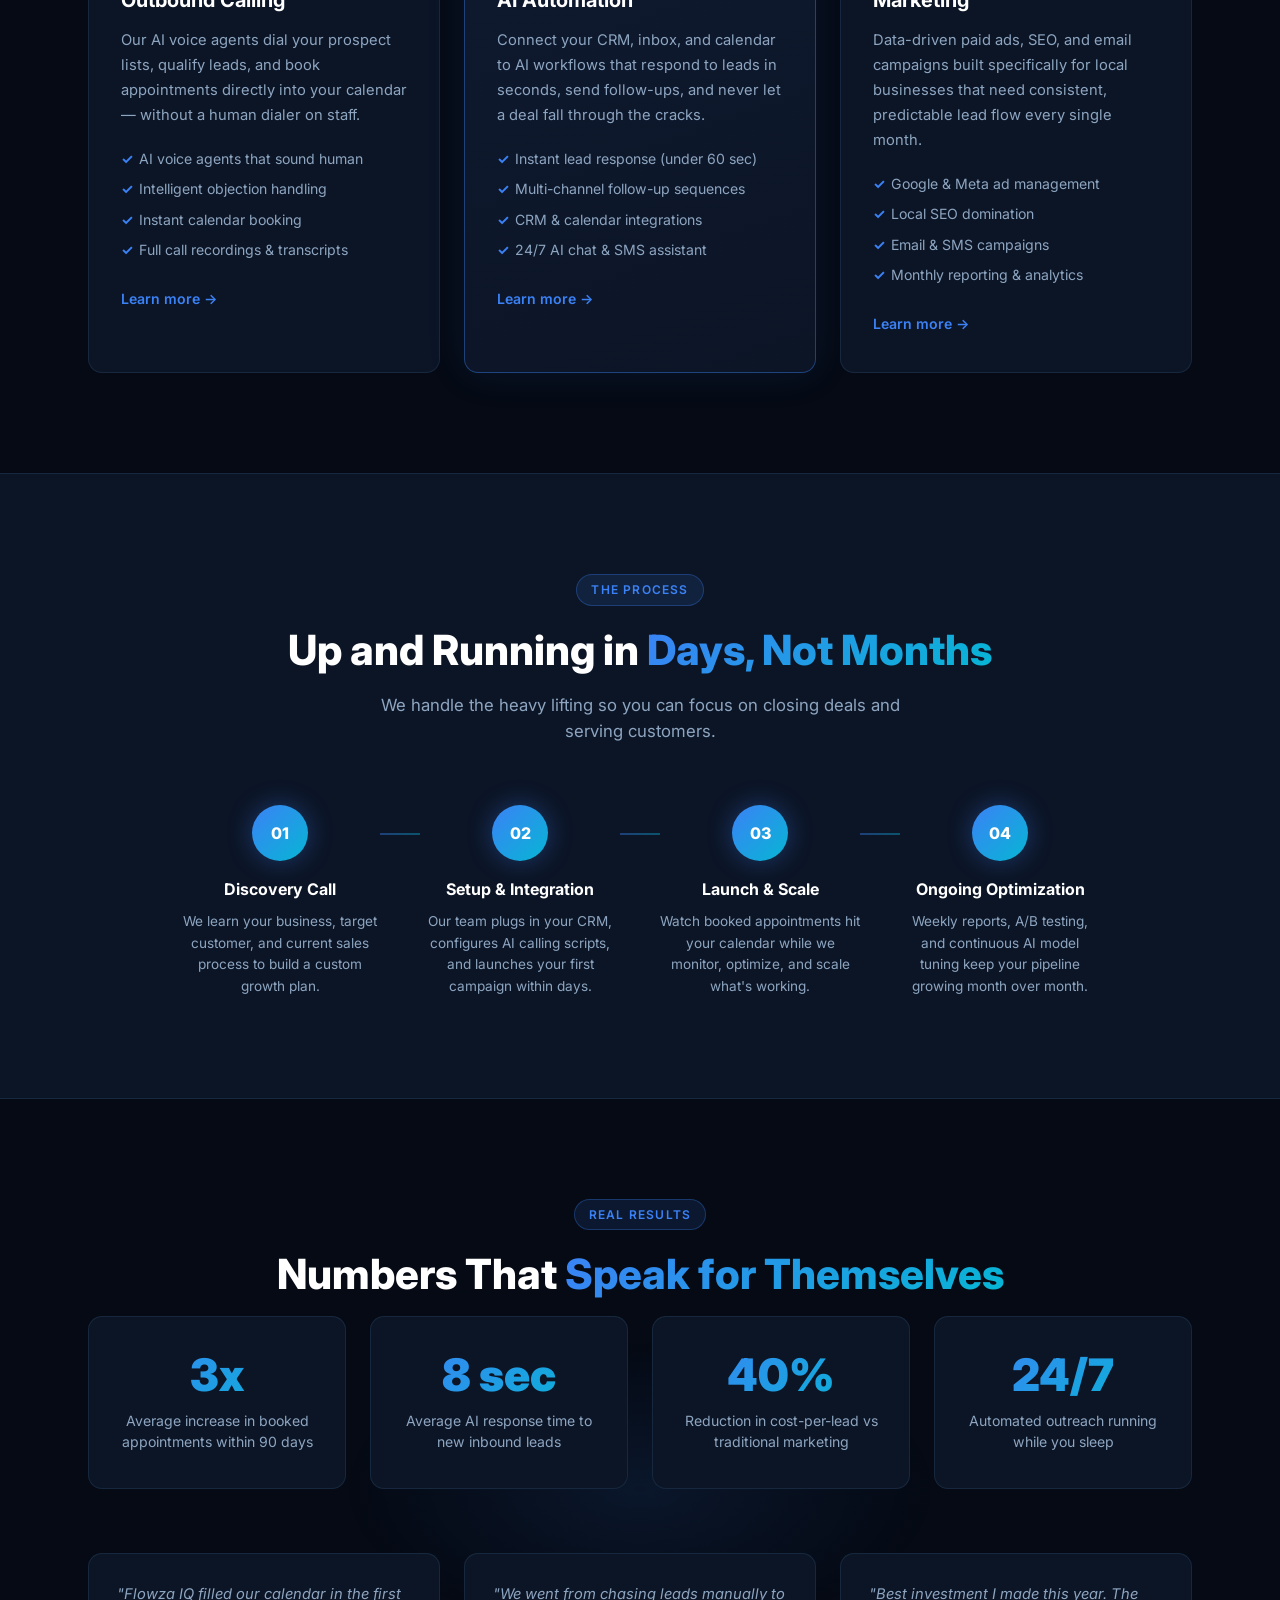
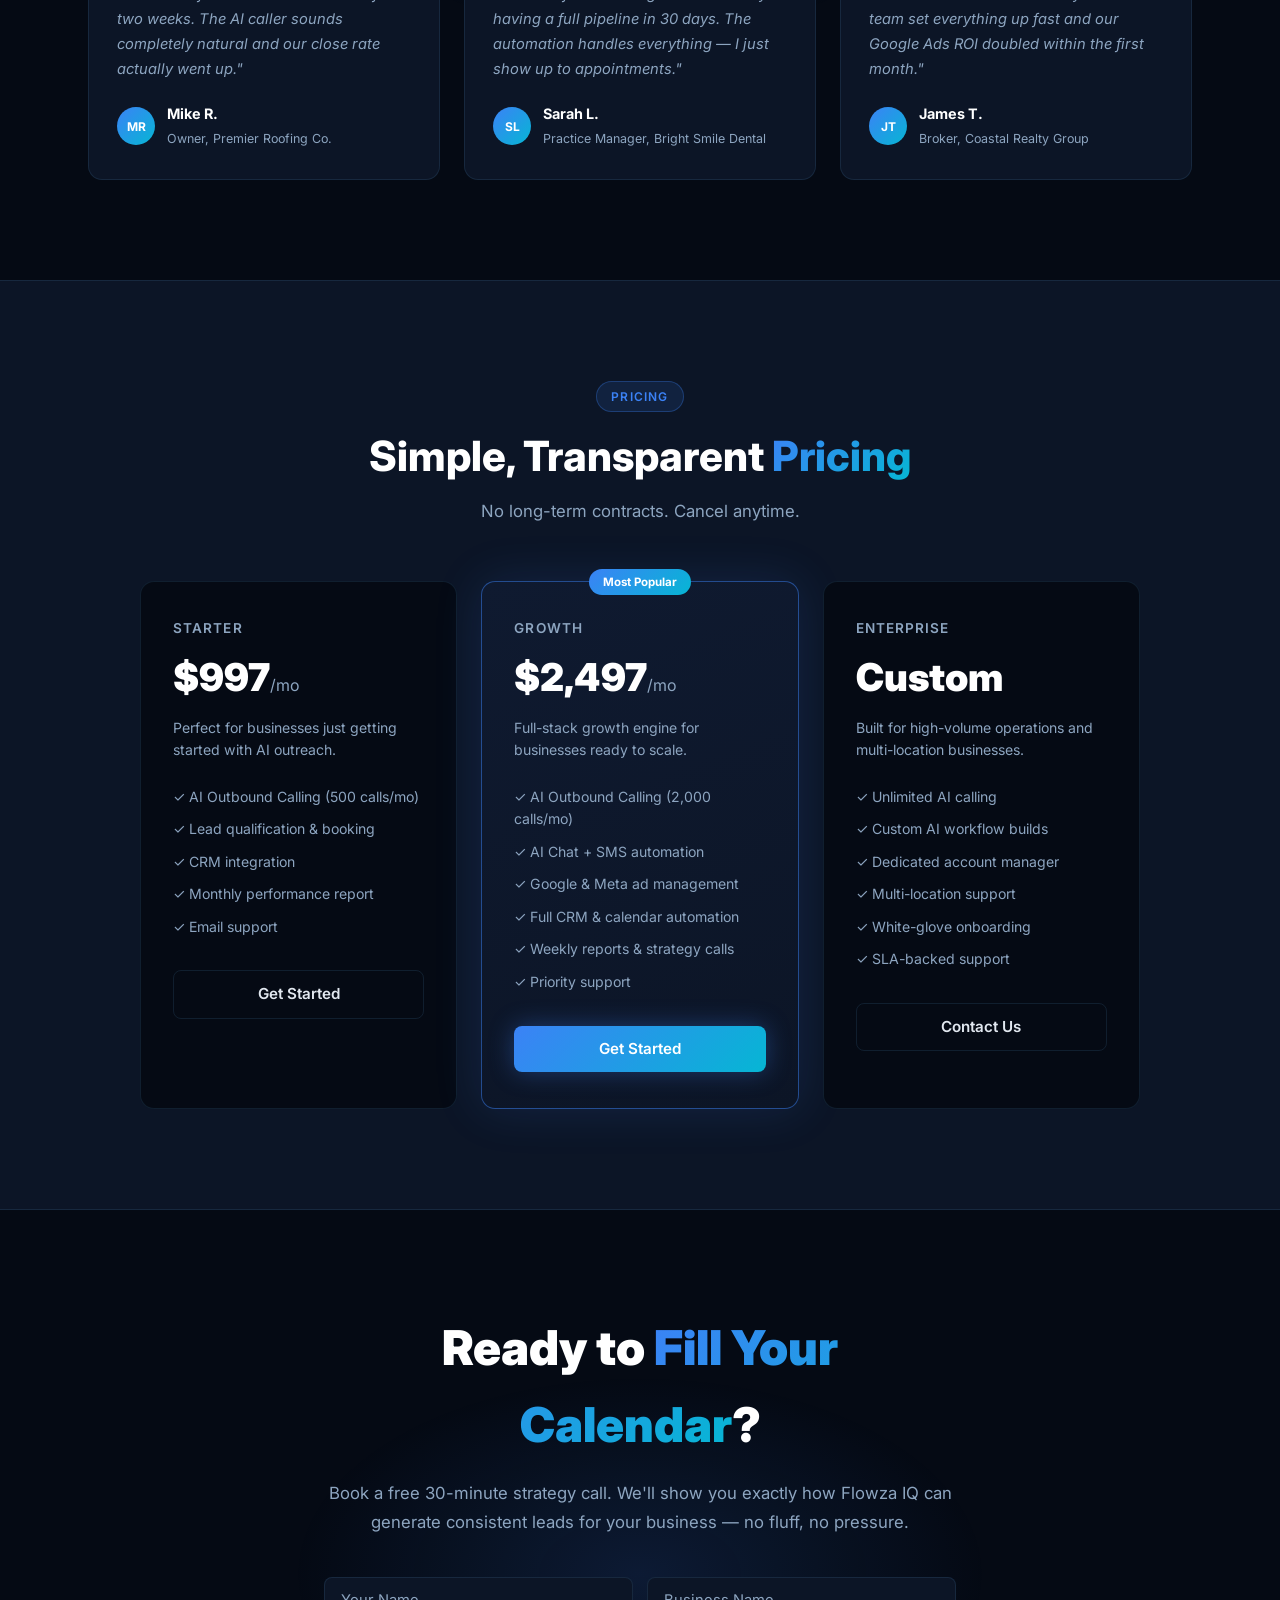
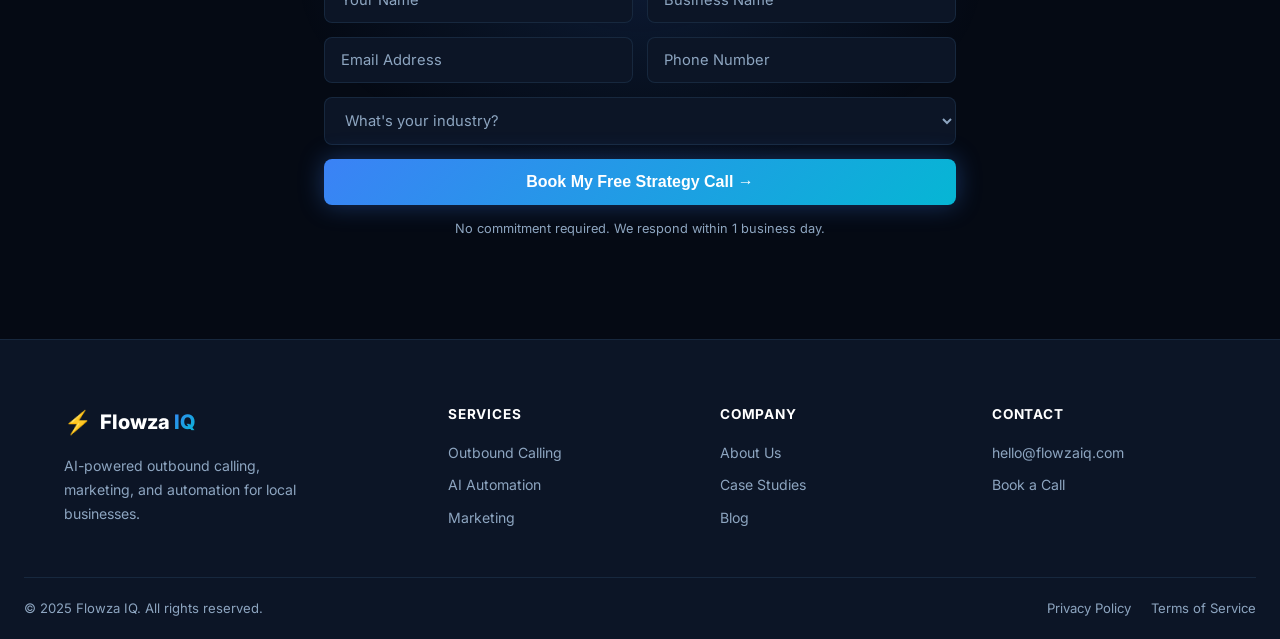
==== commit 7b8f299f: "Update index.html" ====
--- a/index.html
+++ b/index.html
@@ -42,8 +42,8 @@
         AI-Powered Outbound Calling &amp; Automation
       </div>
       <h1 class="hero-headline">
-        Grow Your Local Business<br />
-        With <em>Intelligent</em> Outreach
+        Grow Your Awesome Company<br />
+        With <em>Autonomous</em> Outreach
       </h1>
       <p class="hero-sub">
         Flowza IQ combines AI automation, outbound calling, and data-driven
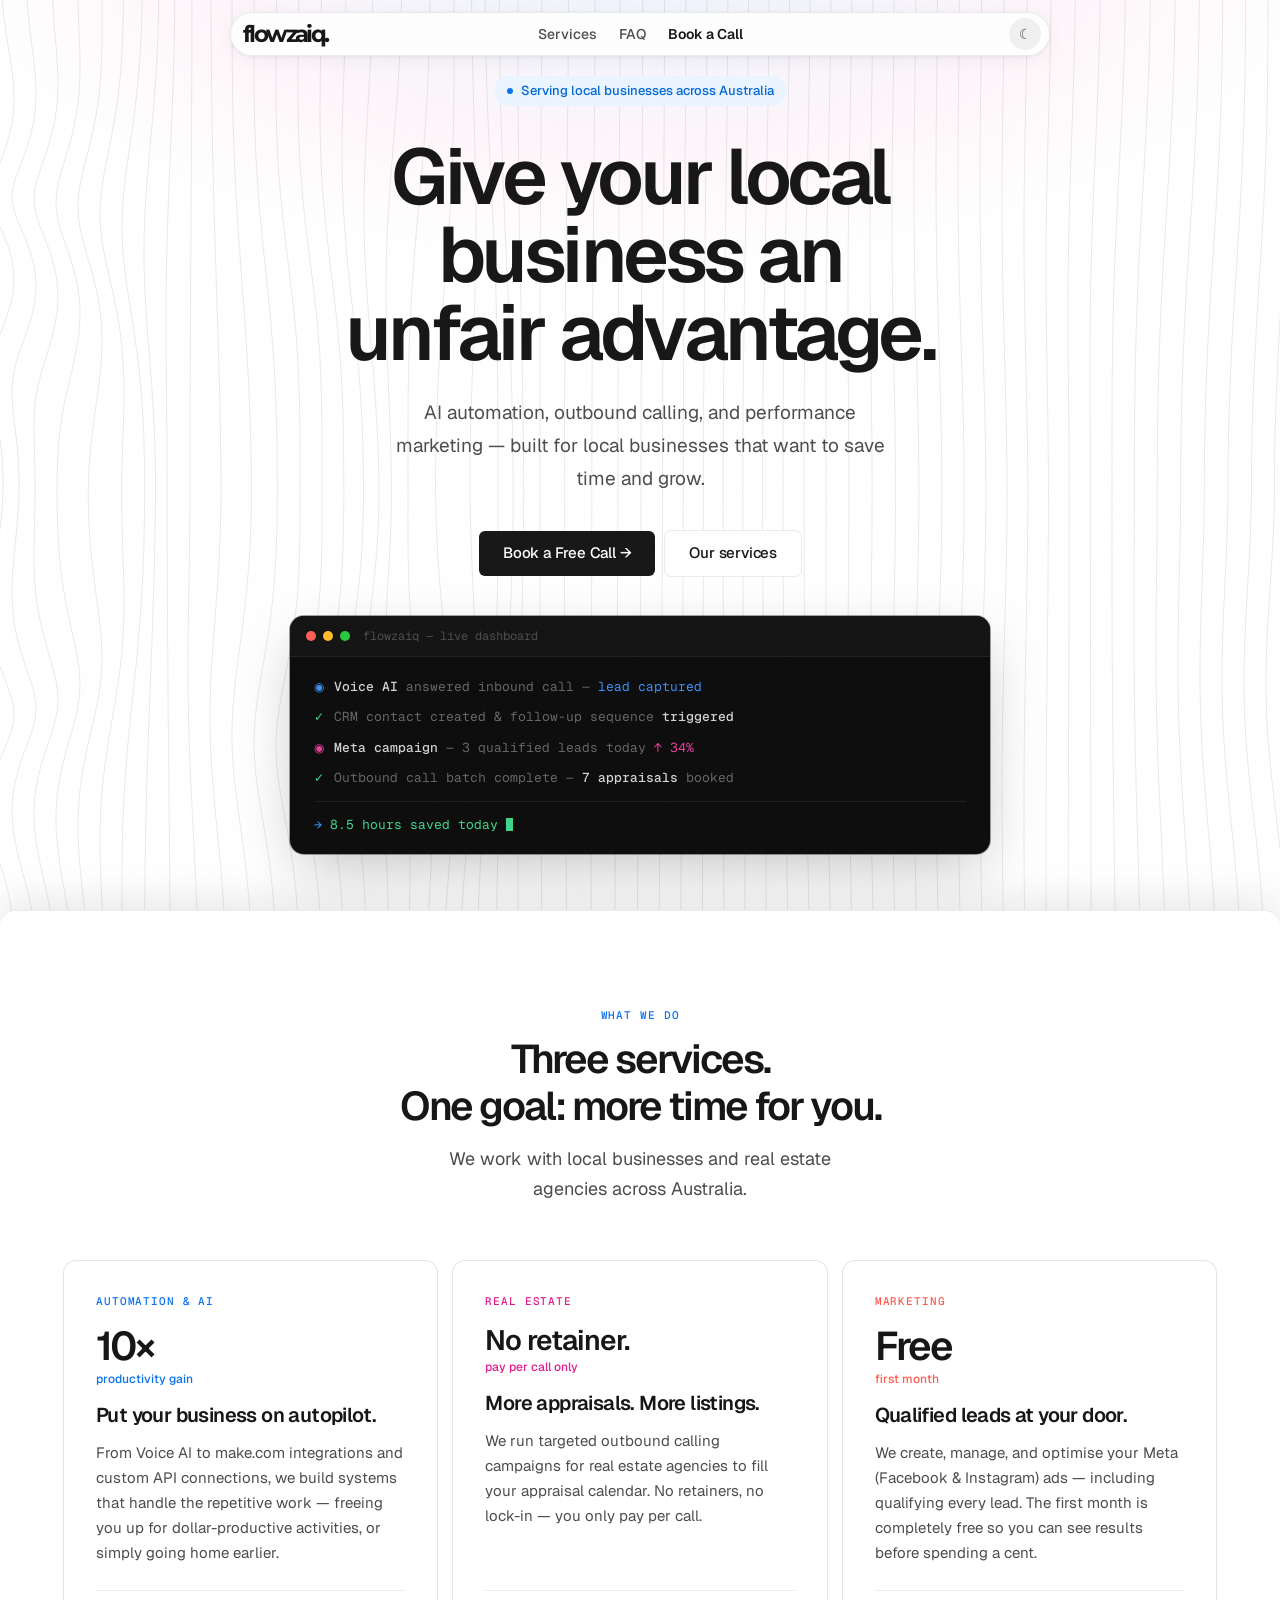
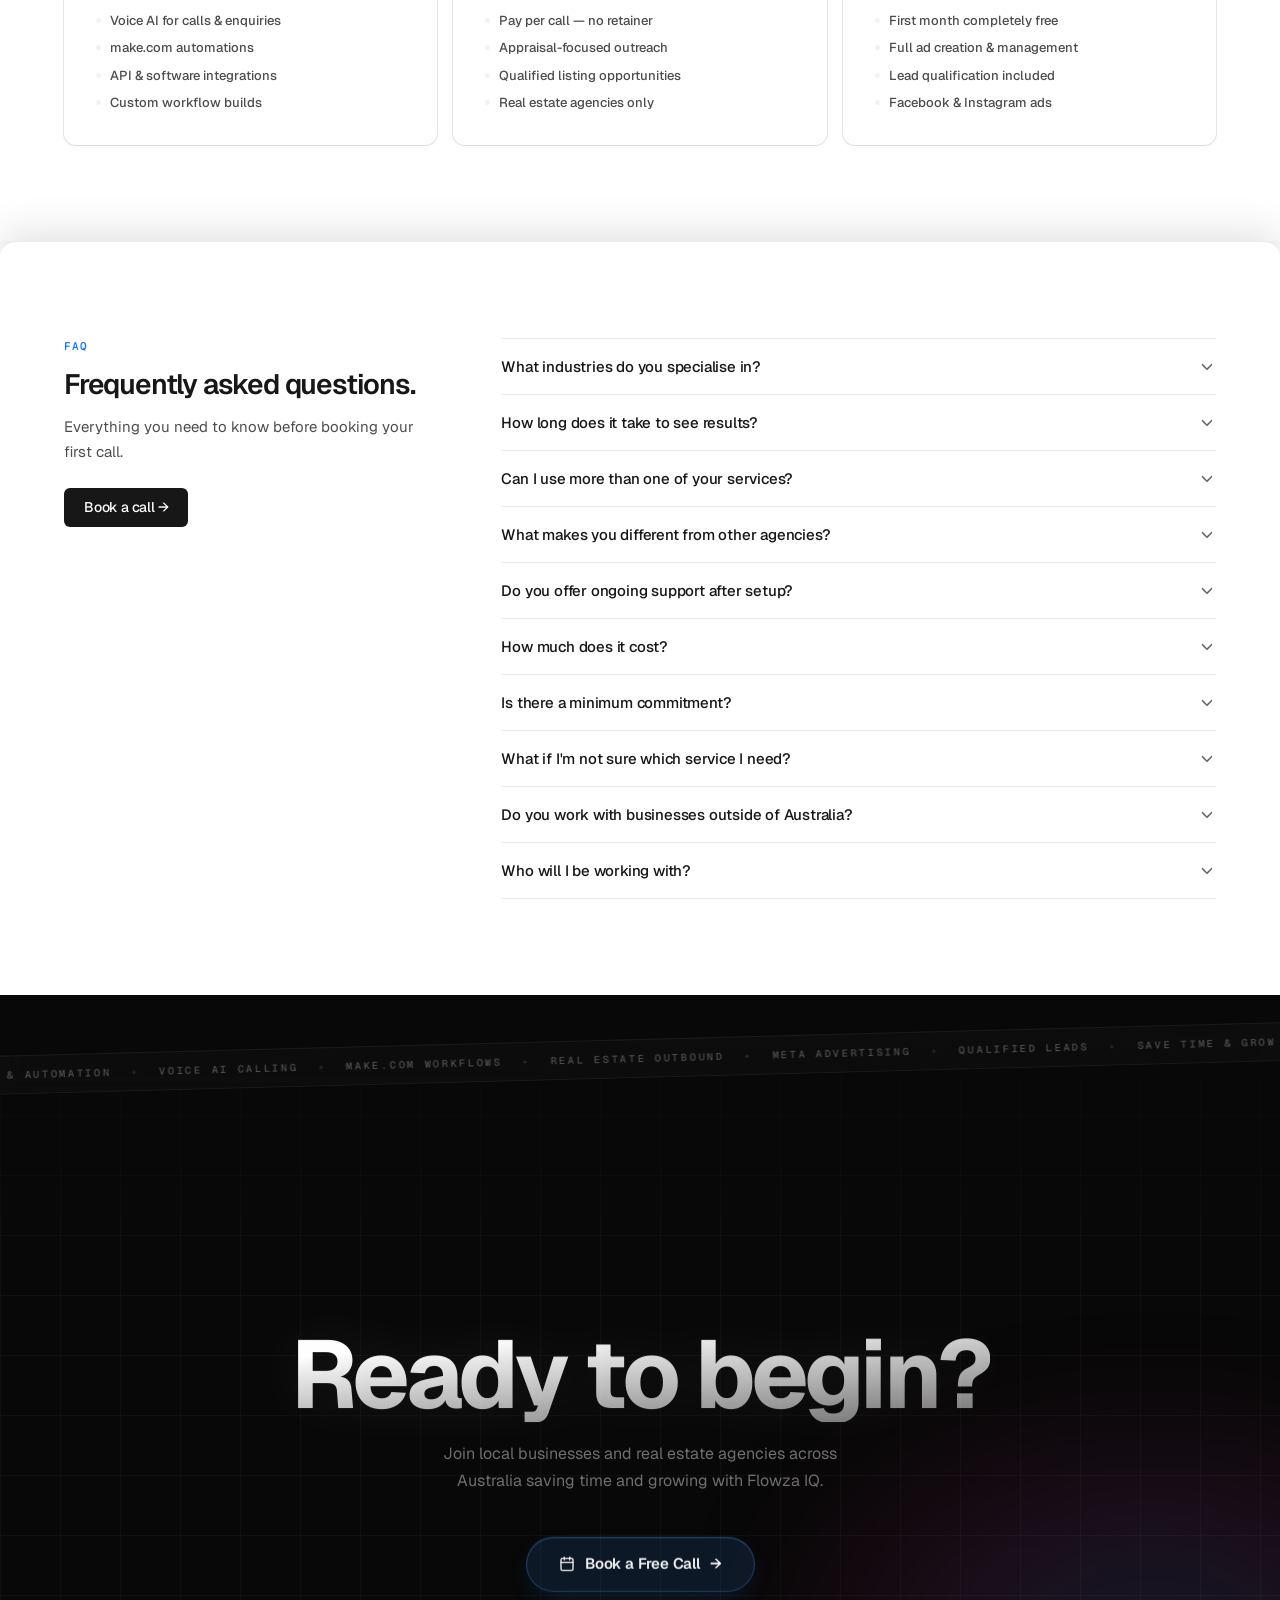
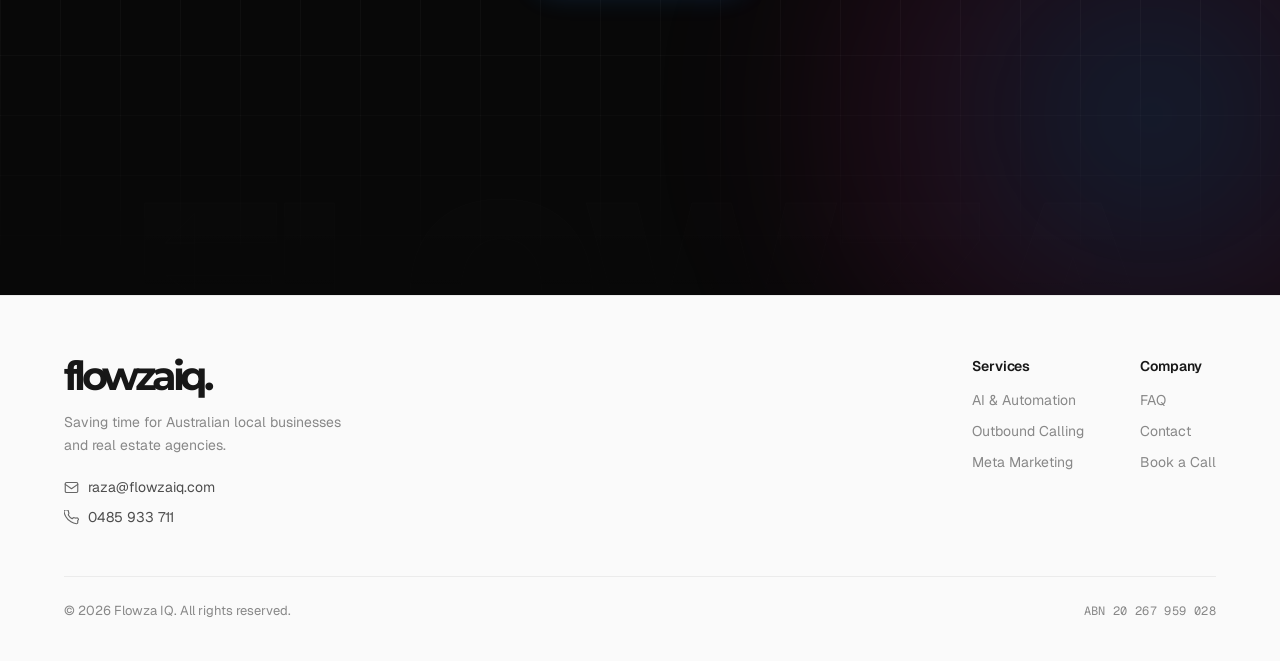
==== commit 2ca0a087: "Add files via upload" ====
--- a/index.html
+++ b/index.html
@@ -1,438 +1,1312 @@
 <!DOCTYPE html>
-<html lang="en">
+<html lang="en" data-theme="light">
 <head>
-  <meta charset="UTF-8" />
-  <meta name="viewport" content="width=device-width, initial-scale=1.0" />
-  <title>Flowza IQ — AI-Powered Growth for Local Businesses</title>
-  <link rel="preconnect" href="https://fonts.googleapis.com" />
-  <link rel="preconnect" href="https://fonts.gstatic.com" crossorigin />
-  <link href="https://fonts.googleapis.com/css2?family=Inter:wght@300;400;500;600;700;800;900&display=swap" rel="stylesheet" />
-  <link rel="stylesheet" href="styles.css" />
+  <meta charset="UTF-8">
+  <meta name="viewport" content="width=device-width, initial-scale=1.0">
+  <title>Flowza IQ — AI, Automation & Marketing for Australian Businesses</title>
+  <meta name="description" content="Flowza IQ provides AI automation, outbound calling, and Meta marketing services to local businesses and real estate agencies across Australia.">
+  <link rel="icon" type="image/svg+xml" href="/work.svg">
+  <link rel="preconnect" href="https://fonts.googleapis.com">
+  <link rel="preconnect" href="https://fonts.gstatic.com" crossorigin>
+  <link href="https://fonts.googleapis.com/css2?family=Geist:wght@300;400;500;600;700&family=Geist+Mono:wght@400;500&family=Montserrat:wght@700;800&display=swap" rel="stylesheet">
+  <style>
+    /* ── RESET ─────────────────────────────────── */
+    *, *::before, *::after { box-sizing: border-box; margin: 0; padding: 0; }
+    img { display: block; max-width: 100%; }
+    a { text-decoration: none; }
+    button { cursor: pointer; border: none; background: none; font-family: inherit; }
+    ul, ol { list-style: none; }
+
+    /* ── THEME TOKENS ───────────────────────────── */
+    :root[data-theme="light"] {
+      --bg-page:              #ffffff;
+      --bg-surface:           #ffffff;
+      --bg-subtle:            #fafafa;
+      --bg-elevated:          #f5f5f5;
+      --fg-primary:           #171717;
+      --fg-secondary:         #4d4d4d;
+      --fg-tertiary:          #666666;
+      --fg-muted:             #888888;
+      --border:               #ebebeb;
+      --border-strong:        rgba(0,0,0,0.10);
+      --nav-bg:               rgba(255,255,255,0.85);
+      --card-shadow:          rgba(0,0,0,0.08) 0px 0px 0px 1px, rgba(0,0,0,0.04) 0px 2px 4px, #fafafa 0px 0px 0px 1px;
+      --card-hover-shadow:    rgba(0,0,0,0.14) 0px 0px 0px 1px, rgba(0,0,0,0.07) 0px 8px 24px -4px;
+      --accent:               #0a72ef;
+      --accent-2:             #de1d8d;
+      --accent-3:             #ff5b4f;
+      --btn-primary-bg:       #171717;
+      --btn-primary-fg:       #ffffff;
+      --btn-primary-hover:    #2a2a2a;
+      --btn-secondary-bg:     #ffffff;
+      --btn-secondary-fg:     #171717;
+      --btn-secondary-ring:   rgb(235,235,235) 0px 0px 0px 1px;
+      --btn-secondary-hover:  #fafafa;
+      --badge-bg:             #ebf5ff;
+      --badge-fg:             #0068d6;
+      --logo-blend:           multiply;
+      --hero-gradient:        radial-gradient(ellipse 80% 55% at 50% -8%, rgba(10,114,239,0.08) 0%, rgba(222,29,141,0.04) 45%, transparent 68%);
+      --toggle-bg:            #f0f0f0;
+      --faq-bg:               #fafafa;
+      --nav-pill-bg:          rgba(255,255,255,0.90);
+      --nav-pill-border:      rgba(0,0,0,0.08);
+      --nav-pill-shadow:      0 1px 4px rgba(0,0,0,0.06), 0 4px 20px rgba(0,0,0,0.05);
+      --nav-link-hover:       rgba(0,0,0,0.05);
+    }
+
+    :root[data-theme="dark"] {
+      --bg-page:              #0a0a0a;
+      --bg-surface:           #111111;
+      --bg-subtle:            #161616;
+      --bg-elevated:          #1c1c1c;
+      --fg-primary:           #ededed;
+      --fg-secondary:         #a1a1a1;
+      --fg-tertiary:          #777777;
+      --fg-muted:             #555555;
+      --border:               #252525;
+      --border-strong:        rgba(255,255,255,0.10);
+      --nav-bg:               rgba(10,10,10,0.88);
+      --card-shadow:          rgba(255,255,255,0.07) 0px 0px 0px 1px, rgba(0,0,0,0.5) 0px 4px 20px;
+      --card-hover-shadow:    rgba(255,255,255,0.12) 0px 0px 0px 1px, rgba(0,0,0,0.7) 0px 8px 32px;
+      --accent:               #3b91f7;
+      --accent-2:             #e83da0;
+      --accent-3:             #ff6b5f;
+      --btn-primary-bg:       #ededed;
+      --btn-primary-fg:       #0a0a0a;
+      --btn-primary-hover:    #d4d4d4;
+      --btn-secondary-bg:     #161616;
+      --btn-secondary-fg:     #ededed;
+      --btn-secondary-ring:   rgba(255,255,255,0.10) 0px 0px 0px 1px;
+      --btn-secondary-hover:  #1c1c1c;
+      --badge-bg:             rgba(59,145,247,0.12);
+      --badge-fg:             #3b91f7;
+      --logo-blend:           screen;
+      --hero-gradient:        radial-gradient(ellipse 80% 55% at 50% -8%, rgba(59,145,247,0.10) 0%, rgba(232,61,160,0.05) 45%, transparent 68%);
+      --toggle-bg:            #252525;
+      --faq-bg:               #141414;
+      --nav-pill-bg:          rgba(17,17,17,0.90);
+      --nav-pill-border:      rgba(255,255,255,0.09);
+      --nav-pill-shadow:      0 1px 4px rgba(0,0,0,0.4), 0 4px 20px rgba(0,0,0,0.3);
+      --nav-link-hover:       rgba(255,255,255,0.06);
+    }
+
+    /* ── BASE ───────────────────────────────────── */
+    html { scroll-behavior: smooth; }
+    :target { scroll-margin-top: 76px; }
+
+    body {
+      font-family: 'Geist', Arial, sans-serif;
+      font-size: 16px;
+      line-height: 1.5;
+      color: var(--fg-primary);
+      background: var(--bg-page);
+      -webkit-font-smoothing: antialiased;
+      -moz-osx-font-smoothing: grayscale;
+      overflow-x: hidden;
+    }
+
+    /* Grain texture */
+    body::after {
+      content: '';
+      position: fixed; inset: 0; z-index: 9999;
+      pointer-events: none;
+      background-image: url("data:image/svg+xml,%3Csvg viewBox='0 0 512 512' xmlns='http://www.w3.org/2000/svg'%3E%3Cfilter id='n'%3E%3CfeTurbulence type='fractalNoise' baseFrequency='0.85' numOctaves='4' stitchTiles='stitch'/%3E%3C/filter%3E%3Crect width='100%25' height='100%25' filter='url(%23n)'/%3E%3C/svg%3E");
+      opacity: 0.018;
+    }
+
+    /* ── LAYOUT ─────────────────────────────────── */
+    .container {
+      max-width: 1200px;
+      margin: 0 auto;
+      padding: 0 24px;
+    }
+    @media (max-width: 640px) { .container { padding: 0 16px; } }
+
+    /* ── NAV ────────────────────────────────────── */
+    #nav {
+      position: fixed; top: 12px; left: 0; right: 0; z-index: 100;
+      pointer-events: none;
+      padding: 0 24px;
+    }
+    @media (max-width: 640px) { #nav { padding: 0 12px; } }
+
+    /* 3-column grid: logo | links (centered) | toggle */
+    .nav-pill {
+      max-width: 820px; margin: 0 auto;
+      display: grid;
+      grid-template-columns: 1fr auto 1fr;
+      align-items: center;
+      height: 44px; padding: 0 8px;
+      background: var(--nav-pill-bg);
+      backdrop-filter: blur(20px);
+      -webkit-backdrop-filter: blur(20px);
+      border: 1px solid var(--nav-pill-border);
+      border-radius: 9999px;
+      box-shadow: var(--nav-pill-shadow);
+      pointer-events: auto;
+    }
+
+    .nav-logo {
+      justify-self: start;
+      display: flex; align-items: center;
+      text-decoration: none; flex-shrink: 0;
+      padding-left: 4px;
+    }
+    .nav-logo-text {
+      font-family: 'Montserrat', Arial, sans-serif;
+      font-weight: 700;
+      font-size: 23px;
+      letter-spacing: -0.114em;
+      color: var(--fg-primary);
+      line-height: 1;
+      white-space: nowrap;
+      user-select: none;
+    }
+
+    .nav-links { display: flex; gap: 0; align-items: center; }
+    @media (max-width: 640px) { .nav-links { display: none; } }
+
+    .nav-link {
+      font-size: 14px; font-weight: 500;
+      color: var(--fg-secondary);
+      padding: 5px 11px; border-radius: 9999px;
+      transition: color 0.12s, background 0.12s;
+      white-space: nowrap;
+    }
+    .nav-link:hover { color: var(--fg-primary); background: var(--nav-link-hover); }
+    .nav-link-cta { color: var(--fg-primary); font-weight: 600; }
+    .nav-link-cta:hover { background: var(--nav-link-hover); }
+
+    .theme-toggle {
+      justify-self: end;
+      width: 32px; height: 32px; border-radius: 9999px;
+      display: flex; align-items: center; justify-content: center;
+      background: var(--toggle-bg);
+      color: var(--fg-secondary);
+      font-size: 14px;
+      transition: background 0.12s, color 0.12s;
+      flex-shrink: 0;
+    }
+    .theme-toggle:hover { color: var(--fg-primary); }
+
+    /* ── HERO ───────────────────────────────────── */
+    #hero {
+      position: relative;
+      padding: 76px 0 56px;
+    }
+    .hero-bg {
+      position: absolute; inset: 0; z-index: 0;
+      background: var(--hero-gradient);
+      pointer-events: none;
+    }
+    .hero-inner {
+      position: relative; z-index: 1;
+      display: flex; flex-direction: column; align-items: center; text-align: center;
+    }
+
+    .hero-badge {
+      display: inline-flex; align-items: center; gap: 8px;
+      background: var(--badge-bg); color: var(--badge-fg);
+      padding: 5px 13px; border-radius: 9999px;
+      font-size: 13px; font-weight: 500;
+      margin-bottom: 32px;
+    }
+    .badge-dot {
+      width: 6px; height: 6px; border-radius: 50%;
+      background: var(--accent); flex-shrink: 0;
+      animation: pulse 2.2s ease-in-out infinite;
+    }
+    @keyframes pulse {
+      0%, 100% { opacity: 1; transform: scale(1); }
+      50%       { opacity: 0.4; transform: scale(0.6); }
+    }
+
+    .hero-headline {
+      font-size: clamp(44px, 7vw, 78px);
+      font-weight: 600;
+      line-height: 1.0;
+      letter-spacing: -3.5px;
+      color: var(--fg-primary);
+      margin-bottom: 24px;
+      max-width: 720px;
+    }
+    @media (max-width: 640px) { .hero-headline { letter-spacing: -2px; } }
+
+    .hero-sub {
+      font-size: 19px; font-weight: 400; line-height: 1.75;
+      color: var(--fg-secondary);
+      max-width: 500px; margin-bottom: 36px;
+    }
+    @media (max-width: 640px) { .hero-sub { font-size: 17px; } }
+
+    .hero-ctas {
+      display: flex; gap: 10px; margin-bottom: 40px;
+      flex-wrap: wrap; justify-content: center;
+    }
+
+    .btn-primary {
+      font-size: 15px; font-weight: 500; letter-spacing: -0.2px;
+      color: var(--btn-primary-fg); background: var(--btn-primary-bg);
+      padding: 11px 24px; border-radius: 6px;
+      display: inline-flex; align-items: center; gap: 6px;
+      transition: background 0.15s, transform 0.1s;
+    }
+    .btn-primary:hover  { background: var(--btn-primary-hover); }
+    .btn-primary:active { transform: scale(0.98); }
+    .btn-primary:focus-visible { outline: 2px solid var(--accent); outline-offset: 2px; }
+
+    .btn-secondary {
+      font-size: 15px; font-weight: 500; letter-spacing: -0.2px;
+      color: var(--btn-secondary-fg); background: var(--btn-secondary-bg);
+      padding: 11px 24px; border-radius: 6px;
+      display: inline-flex; align-items: center; gap: 6px;
+      box-shadow: var(--btn-secondary-ring);
+      transition: background 0.15s, transform 0.1s;
+    }
+    .btn-secondary:hover  { background: var(--btn-secondary-hover); }
+    .btn-secondary:active { transform: scale(0.98); }
+    .btn-secondary:focus-visible { outline: 2px solid var(--accent); outline-offset: 2px; }
+
+    /* Terminal / Hero Visual */
+    .hero-visual {
+      width: 100%; max-width: 700px;
+    }
+    .terminal {
+      background: #0d0d0d;
+      border-radius: 14px;
+      box-shadow:
+        rgba(0,0,0,0.35) 0px 0px 0px 1px,
+        rgba(0,0,0,0.25) 0px 20px 60px -10px;
+      overflow: hidden;
+      text-align: left;
+    }
+    .terminal-bar {
+      display: flex; align-items: center; gap: 7px;
+      padding: 11px 16px;
+      background: #141414;
+      border-bottom: 1px solid #222;
+    }
+    .t-dot  { width: 10px; height: 10px; border-radius: 50%; flex-shrink: 0; }
+    .t-label {
+      font-family: 'Geist Mono', monospace;
+      font-size: 12px; color: #4d4d4d;
+      margin-left: 6px;
+    }
+    .terminal-body {
+      padding: 20px 24px;
+      display: flex; flex-direction: column; gap: 11px;
+      min-height: 140px;
+    }
+    .t-row {
+      display: flex; align-items: baseline; gap: 10px;
+      font-family: 'Geist Mono', monospace; font-size: 13px;
+      color: #666;
+      opacity: 0;
+      transform: translateX(-8px);
+    }
+    @media (max-width: 640px) { .t-row { font-size: 11px; } }
+    .t-icon  { flex-shrink: 0; font-size: 12px; }
+    .t-white { color: #d4d4d4; font-weight: 500; }
+    .t-blue  { color: #3b91f7; }
+    .t-green { color: #3dd68c; }
+    .t-pink  { color: #e83da0; }
+    .terminal-div {
+      border: none; border-top: 1px solid #1e1e1e; margin: 2px 0;
+    }
+    .t-footer {
+      font-family: 'Geist Mono', monospace; font-size: 13px;
+      color: #3dd68c; display: flex; align-items: center; gap: 8px;
+      opacity: 0;
+    }
+    @media (max-width: 640px) { .t-footer { font-size: 11px; } }
+    .cursor {
+      display: inline-block; width: 7px; height: 13px;
+      background: #3dd68c; vertical-align: text-bottom;
+      animation: blink 1.1s step-end infinite;
+    }
+    @keyframes blink { 0%,100%{opacity:1} 50%{opacity:0} }
+
+    /* ── SERVICES ───────────────────────────────── */
+    #services {
+      padding: 96px 0;
+      border-top: 1px solid var(--border);
+    }
+    .section-header {
+      text-align: center; margin-bottom: 56px;
+    }
+    .eyebrow {
+      font-family: 'Geist Mono', monospace;
+      font-size: 11px; font-weight: 500; letter-spacing: 0.08em;
+      text-transform: uppercase; color: var(--accent);
+      margin-bottom: 12px;
+    }
+    .section-title {
+      font-size: clamp(26px, 4vw, 40px); font-weight: 600;
+      line-height: 1.18; letter-spacing: -2px;
+      color: var(--fg-primary); margin-bottom: 14px;
+    }
+    .section-sub {
+      font-size: 18px; font-weight: 400; line-height: 1.7;
+      color: var(--fg-secondary); max-width: 460px; margin: 0 auto;
+    }
+    @media (max-width: 640px) { .section-title { letter-spacing: -1px; } .section-sub { font-size: 16px; } }
+
+    .services-grid {
+      display: grid; grid-template-columns: repeat(3, 1fr); gap: 16px;
+    }
+    @media (max-width: 860px)  { .services-grid { grid-template-columns: 1fr; gap: 12px; } }
+
+    .service-card {
+      background: var(--bg-surface);
+      border-radius: 12px;
+      box-shadow: var(--card-shadow);
+      padding: 32px;
+      display: flex; flex-direction: column;
+      position: relative; overflow: hidden;
+      transition: box-shadow 0.22s;
+    }
+    .service-card::before {
+      content: '';
+      position: absolute; top: 0; left: 0; right: 0; height: 3px;
+      opacity: 0; transition: opacity 0.22s;
+    }
+    .service-card.blue::before  { background: var(--accent); }
+    .service-card.pink::before  { background: var(--accent-2); }
+    .service-card.red::before   { background: var(--accent-3); }
+    .service-card:hover { box-shadow: var(--card-hover-shadow); }
+    .service-card:hover::before { opacity: 1; }
+
+    .card-label {
+      font-family: 'Geist Mono', monospace;
+      font-size: 11px; font-weight: 500; letter-spacing: 0.08em;
+      text-transform: uppercase;
+      margin-bottom: 16px;
+    }
+    .card-label.blue { color: var(--accent); }
+    .card-label.pink { color: var(--accent-2); }
+    .card-label.red  { color: var(--accent-3); }
+
+    .card-metric {
+      font-size: 40px; font-weight: 600; letter-spacing: -2px;
+      line-height: 1; color: var(--fg-primary);
+      margin-bottom: 4px;
+    }
+    .card-metric-label {
+      font-size: 12px; font-weight: 500;
+      margin-bottom: 14px;
+    }
+    .card-metric-label.blue { color: var(--accent); }
+    .card-metric-label.pink { color: var(--accent-2); }
+    .card-metric-label.red  { color: var(--accent-3); }
+
+    .card-title {
+      font-size: 20px; font-weight: 600; letter-spacing: -0.6px;
+      line-height: 1.3; color: var(--fg-primary);
+      margin-bottom: 12px;
+    }
+    .card-desc {
+      font-size: 15px; font-weight: 400; line-height: 1.68;
+      color: var(--fg-secondary);
+      margin-bottom: 24px; flex: 1;
+    }
+    .card-features {
+      border-top: 1px solid var(--border);
+      padding-top: 20px;
+      display: flex; flex-direction: column; gap: 8px;
+    }
+    .card-feat {
+      display: flex; align-items: center; gap: 9px;
+      font-size: 13px; font-weight: 500; color: var(--fg-secondary);
+    }
+    .feat-dot {
+      width: 5px; height: 5px; border-radius: 50%;
+      background: var(--border-strong); flex-shrink: 0;
+      opacity: 0.5;
+    }
+
+    /* ── FAQ ────────────────────────────────────── */
+    #faq {
+      padding: 96px 0;
+      border-top: 1px solid var(--border);
+    }
+    .faq-layout {
+      display: grid; grid-template-columns: 1fr 2fr; gap: 80px;
+      align-items: start;
+    }
+    @media (max-width: 860px) { .faq-layout { grid-template-columns: 1fr; gap: 40px; } }
+
+    .faq-aside { position: sticky; top: 76px; }
+    .faq-aside-title {
+      font-size: 28px; font-weight: 600; letter-spacing: -1.2px;
+      line-height: 1.25; color: var(--fg-primary);
+      margin-bottom: 12px; margin-top: 10px;
+    }
+    .faq-aside-sub {
+      font-size: 15px; color: var(--fg-secondary); line-height: 1.68;
+      margin-bottom: 24px;
+    }
+
+    .faq-list { display: flex; flex-direction: column; }
+
+    .faq-item { border-top: 1px solid var(--border); }
+    .faq-item:last-child { border-bottom: 1px solid var(--border); }
+
+    .faq-q {
+      width: 100%; text-align: left;
+      padding: 18px 0;
+      display: flex; justify-content: space-between; align-items: center; gap: 16px;
+      font-size: 15px; font-weight: 500; letter-spacing: -0.2px;
+      color: var(--fg-primary);
+      background: none; border: none; cursor: pointer;
+      transition: color 0.12s;
+    }
+    .faq-q:hover { color: var(--accent); }
+    .faq-chevron {
+      width: 18px; height: 18px; flex-shrink: 0;
+      color: var(--fg-tertiary);
+      transition: transform 0.3s cubic-bezier(0.4,0,0.2,1), color 0.12s;
+    }
+    .faq-item.open .faq-chevron { transform: rotate(180deg); color: var(--accent); }
+
+    .faq-a {
+      overflow: hidden; height: 0;
+    }
+    .faq-a-inner {
+      font-size: 15px; line-height: 1.72; color: var(--fg-secondary);
+      padding-bottom: 18px;
+    }
+
+    /* GSAP pin spacer — must match page bg so it's invisible */
+    .gsap-pin-spacer { background: var(--bg-page) !important; }
+
+    /* ── LAYERED PANELS ────────────────────────── */
+    /* Sections slide up and cover the previous one */
+    #hero     { z-index: 1; background: var(--bg-page); }
+    #services { z-index: 2; background: var(--bg-page); border-radius: 16px 16px 0 0;
+                box-shadow: 0 -8px 40px rgba(0,0,0,0.10); }
+    #faq      { z-index: 3; background: var(--bg-page); border-radius: 16px 16px 0 0;
+                box-shadow: 0 -8px 40px rgba(0,0,0,0.12); }
+    #motion-cta { z-index: 4; border-radius: 16px 16px 0 0; }
+    #footer     { z-index: 5; }
+    [data-theme="dark"] #services,
+    [data-theme="dark"] #faq { box-shadow: 0 -8px 40px rgba(0,0,0,0.45); }
+
+    /* ── FOOTER ─────────────────────────────────── */
+    #footer {
+      background: var(--bg-subtle);
+      border-top: 1px solid var(--border);
+      padding: 60px 0 40px;
+    }
+    .footer-top {
+      display: flex; justify-content: space-between; gap: 48px;
+      margin-bottom: 48px;
+    }
+    @media (max-width: 700px) { .footer-top { flex-direction: column; gap: 32px; } }
+
+    .footer-brand { max-width: 280px; }
+    .footer-logo-text {
+      font-family: 'Montserrat', Arial, sans-serif;
+      font-weight: 700;
+      font-size: 40px;
+      letter-spacing: -0.114em;
+      color: var(--fg-primary);
+      line-height: 1;
+      white-space: nowrap;
+      user-select: none;
+    }
+    .footer-tagline {
+      font-size: 14px; color: var(--fg-muted); line-height: 1.65;
+      margin-bottom: 20px;
+    }
+    .footer-contacts { display: flex; flex-direction: column; gap: 9px; }
+    .footer-contact {
+      display: flex; align-items: center; gap: 9px;
+      font-size: 14px;
+    }
+    .footer-contact-icon {
+      color: var(--fg-tertiary);
+      display: flex; align-items: center; flex-shrink: 0;
+    }
+    .footer-contact a { color: var(--fg-secondary); transition: color 0.12s; }
+    .footer-contact a:hover { color: var(--fg-primary); }
+
+    .footer-cols { display: flex; gap: 56px; }
+    @media (max-width: 700px) { .footer-cols { gap: 32px; flex-wrap: wrap; } }
+    .footer-col { display: flex; flex-direction: column; gap: 10px; }
+    .footer-col-h {
+      font-size: 14px; font-weight: 600; letter-spacing: -0.1px;
+      color: var(--fg-primary); margin-bottom: 3px;
+    }
+    .footer-col a {
+      font-size: 14px; color: var(--fg-muted);
+      transition: color 0.12s;
+    }
+    .footer-col a:hover { color: var(--fg-primary); }
+
+    .footer-bottom {
+      display: flex; align-items: center; justify-content: space-between;
+      border-top: 1px solid var(--border); padding-top: 24px;
+      flex-wrap: wrap; gap: 10px;
+    }
+    .footer-copy { font-size: 13px; color: var(--fg-muted); }
+    .footer-abn {
+      font-family: 'Geist Mono', monospace;
+      font-size: 12px; color: var(--fg-muted); letter-spacing: 0.03em;
+    }
+    /* ── MOTION CTA ─────────────────────────────────── */
+    .motion-cta-wrapper {
+      position: relative;
+      height: 100vh;
+      clip-path: polygon(0% 0%, 100% 0%, 100% 100%, 0% 100%);
+    }
+    .motion-cta-inner {
+      position: absolute;
+      inset: 0;
+      width: 100%; height: 100%;
+      display: flex; flex-direction: column;
+      align-items: center; justify-content: center;
+      overflow: hidden;
+      background: #080808;
+      color: #ededed;
+      font-family: 'Geist', Arial, sans-serif;
+    }
+    .motion-aurora {
+      position: absolute; left: 50%; top: 50%;
+      width: 80vw; height: 60vh;
+      border-radius: 50%;
+      background: radial-gradient(circle at 50% 50%,
+        rgba(59,145,247,0.18) 0%, rgba(222,29,141,0.10) 45%, transparent 70%);
+      filter: blur(70px);
+      pointer-events: none;
+      animation: mf-breathe 8s ease-in-out infinite alternate;
+    }
+    @keyframes mf-breathe {
+      0%   { transform: translate(-50%,-50%) scale(1);   opacity: 0.6; }
+      100% { transform: translate(-50%,-50%) scale(1.12); opacity: 1; }
+    }
+    .motion-grid {
+      position: absolute; inset: 0; pointer-events: none;
+      background-size: 60px 60px;
+      background-image:
+        linear-gradient(to right,  rgba(255,255,255,0.03) 1px, transparent 1px),
+        linear-gradient(to bottom, rgba(255,255,255,0.03) 1px, transparent 1px);
+      mask-image: linear-gradient(to bottom, transparent, black 30%, black 70%, transparent);
+      -webkit-mask-image: linear-gradient(to bottom, transparent, black 30%, black 70%, transparent);
+    }
+    .motion-giant-text {
+      position: absolute; bottom: -4vh; left: 50%;
+      transform: translateX(-50%);
+      white-space: nowrap; pointer-events: none; user-select: none;
+      font-size: 22vw; font-weight: 900; letter-spacing: -0.04em; line-height: 0.8;
+      color: transparent;
+      -webkit-text-stroke: 1px rgba(255,255,255,0.04);
+      background: linear-gradient(180deg, rgba(255,255,255,0.07) 0%, transparent 65%);
+      -webkit-background-clip: text; background-clip: text;
+      z-index: 0;
+    }
+    .motion-marquee-wrap {
+      position: absolute; top: 44px; left: 0; width: 100%; overflow: hidden;
+      border-top: 1px solid rgba(255,255,255,0.05);
+      border-bottom: 1px solid rgba(255,255,255,0.05);
+      background: rgba(255,255,255,0.015);
+      backdrop-filter: blur(8px);
+      padding: 11px 0;
+      transform: rotate(-1.5deg) scaleX(1.06);
+      z-index: 10; pointer-events: none;
+    }
+    .motion-marquee {
+      display: flex; width: max-content;
+      animation: mf-marquee 44s linear infinite;
+      font-family: 'Geist Mono', monospace;
+      font-size: 10px; font-weight: 500;
+      letter-spacing: 0.22em; text-transform: uppercase;
+      color: rgba(255,255,255,0.28);
+    }
+    @keyframes mf-marquee {
+      from { transform: translateX(0); }
+      to   { transform: translateX(-50%); }
+    }
+    .motion-marquee-item {
+      display: flex; align-items: center; gap: 18px; padding: 0 18px; white-space: nowrap;
+    }
+    .motion-sep { opacity: 0.4; font-size: 8px; }
+
+    .motion-content {
+      position: relative; z-index: 10;
+      display: flex; flex-direction: column;
+      align-items: center; text-align: center;
+      padding: 0 24px; margin-top: 24px;
+    }
+    .motion-heading {
+      font-size: clamp(52px, 9vw, 96px);
+      font-weight: 700;
+      letter-spacing: -4px; line-height: 1.0;
+      margin-bottom: 18px;
+      background: linear-gradient(175deg, #ffffff 20%, rgba(255,255,255,0.42) 100%);
+      -webkit-background-clip: text; -webkit-text-fill-color: transparent; background-clip: text;
+      filter: drop-shadow(0 0 32px rgba(255,255,255,0.10));
+    }
+    @media (max-width: 640px) { .motion-heading { letter-spacing: -2px; } }
+    .motion-sub {
+      font-size: 16px; line-height: 1.7;
+      color: rgba(255,255,255,0.42);
+      max-width: 400px; margin-bottom: 40px;
+    }
+    .motion-cta-area { display: flex; justify-content: center; }
+    .motion-pill {
+      display: inline-flex; align-items: center; gap: 10px;
+      padding: 15px 32px; border-radius: 9999px;
+      font-size: 15px; font-weight: 600; letter-spacing: -0.2px;
+      color: #ffffff; text-decoration: none;
+      background: rgba(59,145,247,0.14);
+      border: 1px solid rgba(59,145,247,0.32);
+      backdrop-filter: blur(16px);
+      box-shadow: 0 10px 32px -8px rgba(59,145,247,0.22),
+                  inset 0 1px 1px rgba(255,255,255,0.10);
+      transition: background 0.35s cubic-bezier(0.16,1,0.3,1),
+                  border-color 0.35s cubic-bezier(0.16,1,0.3,1),
+                  box-shadow 0.35s cubic-bezier(0.16,1,0.3,1);
+      transform-style: preserve-3d;
+      will-change: transform;
+    }
+    .motion-pill:hover {
+      background: rgba(59,145,247,0.22);
+      border-color: rgba(59,145,247,0.50);
+      box-shadow: 0 20px 48px -8px rgba(59,145,247,0.32),
+                  inset 0 1px 1px rgba(255,255,255,0.15);
+    }
+    .motion-pill:focus-visible { outline: 2px solid rgba(59,145,247,0.7); outline-offset: 3px; }
+  </style>
 </head>
 <body>
 
-  <!-- NAV -->
-  <header class="nav-wrapper">
-    <nav class="nav">
-      <a href="#" class="logo">
-        <span class="logo-icon">⚡</span>
-        <span class="logo-text">Flowza<span class="logo-iq"> IQ</span></span>
-      </a>
-      <ul class="nav-links">
-        <li><a href="#services">Services</a></li>
-        <li><a href="#how-it-works">How It Works</a></li>
-        <li><a href="#results">Results</a></li>
-        <li><a href="#pricing">Pricing</a></li>
-      </ul>
-      <div class="nav-cta">
-        <a href="#contact" class="btn btn-ghost">Login</a>
-        <a href="#contact" class="btn btn-primary">Get Started</a>
+<!-- ── NAV ───────────────────────────────────────── -->
+<nav id="nav" role="navigation" aria-label="Main">
+  <div class="nav-pill">
+    <a href="#" class="nav-logo" aria-label="Flowza IQ — home">
+      <span class="nav-logo-text">flowzaiq.</span>
+    </a>
+    <div class="nav-links">
+      <a href="#services" class="nav-link">Services</a>
+      <a href="#faq" class="nav-link">FAQ</a>
+      <a href="https://cal.com/flowzaiqbooking/30min" target="_blank" rel="noopener noreferrer" class="nav-link nav-link-cta">Book a Call</a>
+    </div>
+    <button class="theme-toggle" id="theme-btn" aria-label="Toggle dark mode">
+      <span id="theme-icon">☾</span>
+    </button>
+  </div>
+</nav>
+
+<!-- ── HERO ──────────────────────────────────────── -->
+<section id="hero" class="panel">
+  <div class="hero-bg" aria-hidden="true"></div>
+  <div class="container">
+    <div class="hero-inner">
+
+      <div class="hero-badge">
+        <span class="badge-dot" aria-hidden="true"></span>
+        Serving local businesses across Australia
       </div>
-      <button class="nav-hamburger" aria-label="Open menu">&#9776;</button>
-    </nav>
-  </header>
-
-  <!-- HERO -->
-  <section class="hero">
-    <div class="hero-glow hero-glow-1"></div>
-    <div class="hero-glow hero-glow-2"></div>
-    <div class="container hero-content">
-      <div class="badge">
-        <span class="badge-dot"></span>
-        AI-Powered Outbound Calling &amp; Automation
+
+      <h1 class="hero-headline">
+        Give your local<br>business an<br>unfair advantage.
+      </h1>
+
+      <p class="hero-sub">
+        AI automation, outbound calling, and performance marketing — built for local businesses that want to save time and grow.
+      </p>
+
+      <div class="hero-ctas">
+        <a href="https://cal.com/flowzaiqbooking/30min" target="_blank" rel="noopener noreferrer" class="btn-primary">
+          Book a Free Call →
+        </a>
+        <a href="#services" class="btn-secondary">
+          Our services
+        </a>
       </div>
-      <h1 class="hero-headline">
-        Grow Your Awesome Company<br />
-        With <em>Autonomous</em> Outreach
-      </h1>
-      <p class="hero-sub">
-        Flowza IQ combines AI automation, outbound calling, and data-driven
-        marketing to fill your calendar, close more deals, and free up your time.
-      </p>
-      <div class="hero-actions">
-        <a href="#contact" class="btn btn-primary btn-lg">Book a Free Strategy Call</a>
-        <a href="#how-it-works" class="btn btn-outline btn-lg">See How It Works</a>
-      </div>
-      <div class="hero-social-proof">
-        <span>Trusted by local businesses across</span>
-        <div class="industries">
-          <span>Roofing</span>
-          <span>HVAC</span>
-          <span>Dental</span>
-          <span>Real Estate</span>
-          <span>Solar</span>
-          <span>Legal</span>
-        </div>
-      </div>
-    </div>
-    <div class="hero-visual">
-      <div class="dashboard-mockup">
-        <div class="mockup-bar">
-          <span></span><span></span><span></span>
-        </div>
-        <div class="mockup-body">
-          <div class="mockup-stat">
-            <div class="stat-label">Calls Made Today</div>
-            <div class="stat-value">1,284</div>
-            <div class="stat-up">+34% vs last week</div>
+
+      <!-- Terminal visualization -->
+      <div class="hero-visual" aria-hidden="true">
+        <div class="terminal">
+          <div class="terminal-bar">
+            <div class="t-dot" style="background:#ff5f57"></div>
+            <div class="t-dot" style="background:#ffbd2e"></div>
+            <div class="t-dot" style="background:#28c840"></div>
+            <span class="t-label">flowzaiq — live dashboard</span>
           </div>
-          <div class="mockup-divider"></div>
-          <div class="mockup-stat">
-            <div class="stat-label">Leads Booked</div>
-            <div class="stat-value">47</div>
-            <div class="stat-up">+21% vs last week</div>
-          </div>
-          <div class="mockup-divider"></div>
-          <div class="mockup-stat">
-            <div class="stat-label">Avg. Response Time</div>
-            <div class="stat-value">8 sec</div>
-            <div class="stat-up">AI-powered</div>
-          </div>
-          <div class="mockup-chart">
-            <div class="chart-bar" style="height:40%"></div>
-            <div class="chart-bar" style="height:60%"></div>
-            <div class="chart-bar" style="height:50%"></div>
-            <div class="chart-bar" style="height:80%"></div>
-            <div class="chart-bar" style="height:65%"></div>
-            <div class="chart-bar" style="height:90%"></div>
-            <div class="chart-bar active" style="height:75%"></div>
-          </div>
-        </div>
-      </div>
-    </div>
-  </section>
-
-  <!-- LOGOS / TRUST -->
-  <section class="trust-bar">
-    <div class="container">
-      <p class="trust-label">Powering growth for businesses in every local industry</p>
-      <div class="trust-logos">
-        <div class="trust-logo">🏠 Home Services</div>
-        <div class="trust-logo">🦷 Healthcare</div>
-        <div class="trust-logo">⚖️ Legal</div>
-        <div class="trust-logo">🏡 Real Estate</div>
-        <div class="trust-logo">☀️ Solar &amp; Energy</div>
-        <div class="trust-logo">🚗 Auto</div>
-      </div>
-    </div>
-  </section>
-
-  <!-- SERVICES -->
-  <section class="services" id="services">
-    <div class="container">
-      <div class="section-tag">What We Do</div>
-      <h2 class="section-title">
-        Unlock the Full Potential of<br /><em>Your Business</em>
-      </h2>
-      <p class="section-sub">
-        Three core pillars that work together to generate leads, nurture
-        prospects, and automate your follow-up — 24/7.
-      </p>
-      <div class="services-grid">
-
-        <div class="service-card">
-          <div class="card-icon">📞</div>
-          <h3>Outbound Calling</h3>
-          <p>
-            Our AI voice agents dial your prospect lists, qualify leads, and
-            book appointments directly into your calendar — without a human
-            dialer on staff.
-          </p>
-          <ul class="card-list">
-            <li>AI voice agents that sound human</li>
-            <li>Intelligent objection handling</li>
-            <li>Instant calendar booking</li>
-            <li>Full call recordings &amp; transcripts</li>
-          </ul>
-          <a href="#contact" class="card-link">Learn more →</a>
-        </div>
-
-        <div class="service-card service-card--featured">
-          <div class="featured-badge">Most Popular</div>
-          <div class="card-icon">🤖</div>
-          <h3>AI Automation</h3>
-          <p>
-            Connect your CRM, inbox, and calendar to AI workflows that respond
-            to leads in seconds, send follow-ups, and never let a deal fall
-            through the cracks.
-          </p>
-          <ul class="card-list">
-            <li>Instant lead response (under 60 sec)</li>
-            <li>Multi-channel follow-up sequences</li>
-            <li>CRM &amp; calendar integrations</li>
-            <li>24/7 AI chat &amp; SMS assistant</li>
-          </ul>
-          <a href="#contact" class="card-link">Learn more →</a>
-        </div>
-
-        <div class="service-card">
-          <div class="card-icon">📈</div>
-          <h3>Marketing</h3>
-          <p>
-            Data-driven paid ads, SEO, and email campaigns built specifically
-            for local businesses that need consistent, predictable lead flow
-            every single month.
-          </p>
-          <ul class="card-list">
-            <li>Google &amp; Meta ad management</li>
-            <li>Local SEO domination</li>
-            <li>Email &amp; SMS campaigns</li>
-            <li>Monthly reporting &amp; analytics</li>
-          </ul>
-          <a href="#contact" class="card-link">Learn more →</a>
-        </div>
-
-      </div>
-    </div>
-  </section>
-
-  <!-- HOW IT WORKS -->
-  <section class="how-it-works" id="how-it-works">
-    <div class="container">
-      <div class="section-tag">The Process</div>
-      <h2 class="section-title">Up and Running in <em>Days, Not Months</em></h2>
-      <p class="section-sub">
-        We handle the heavy lifting so you can focus on closing deals and
-        serving customers.
-      </p>
-      <div class="steps">
-        <div class="step">
-          <div class="step-num">01</div>
-          <div class="step-body">
-            <h4>Discovery Call</h4>
-            <p>We learn your business, target customer, and current sales process to build a custom growth plan.</p>
-          </div>
-        </div>
-        <div class="step-connector"></div>
-        <div class="step">
-          <div class="step-num">02</div>
-          <div class="step-body">
-            <h4>Setup &amp; Integration</h4>
-            <p>Our team plugs in your CRM, configures AI calling scripts, and launches your first campaign within days.</p>
-          </div>
-        </div>
-        <div class="step-connector"></div>
-        <div class="step">
-          <div class="step-num">03</div>
-          <div class="step-body">
-            <h4>Launch &amp; Scale</h4>
-            <p>Watch booked appointments hit your calendar while we monitor, optimize, and scale what's working.</p>
-          </div>
-        </div>
-        <div class="step-connector"></div>
-        <div class="step">
-          <div class="step-num">04</div>
-          <div class="step-body">
-            <h4>Ongoing Optimization</h4>
-            <p>Weekly reports, A/B testing, and continuous AI model tuning keep your pipeline growing month over month.</p>
-          </div>
-        </div>
-      </div>
-    </div>
-  </section>
-
-  <!-- RESULTS / STATS -->
-  <section class="results" id="results">
-    <div class="results-glow"></div>
-    <div class="container">
-      <div class="section-tag">Real Results</div>
-      <h2 class="section-title">Numbers That <em>Speak for Themselves</em></h2>
-      <div class="stats-grid">
-        <div class="stat-card">
-          <div class="stat-number">3x</div>
-          <div class="stat-desc">Average increase in booked appointments within 90 days</div>
-        </div>
-        <div class="stat-card">
-          <div class="stat-number">8 sec</div>
-          <div class="stat-desc">Average AI response time to new inbound leads</div>
-        </div>
-        <div class="stat-card">
-          <div class="stat-number">40%</div>
-          <div class="stat-desc">Reduction in cost-per-lead vs traditional marketing</div>
-        </div>
-        <div class="stat-card">
-          <div class="stat-number">24/7</div>
-          <div class="stat-desc">Automated outreach running while you sleep</div>
-        </div>
-      </div>
-      <!-- Testimonials -->
-      <div class="testimonials">
-        <div class="testimonial">
-          <p class="testimonial-text">
-            "Flowza IQ filled our calendar in the first two weeks. The AI caller
-            sounds completely natural and our close rate actually went up."
-          </p>
-          <div class="testimonial-author">
-            <div class="author-avatar">MR</div>
-            <div>
-              <strong>Mike R.</strong>
-              <span>Owner, Premier Roofing Co.</span>
+          <div class="terminal-body" id="terminal-rows">
+            <div class="t-row">
+              <span class="t-icon t-blue">◉</span>
+              <span><span class="t-white">Voice AI</span> answered inbound call — <span class="t-blue">lead captured</span></span>
             </div>
-          </div>
-        </div>
-        <div class="testimonial">
-          <p class="testimonial-text">
-            "We went from chasing leads manually to having a full pipeline in 30
-            days. The automation handles everything — I just show up to appointments."
-          </p>
-          <div class="testimonial-author">
-            <div class="author-avatar">SL</div>
-            <div>
-              <strong>Sarah L.</strong>
-              <span>Practice Manager, Bright Smile Dental</span>
+            <div class="t-row">
+              <span class="t-icon t-green">✓</span>
+              <span>CRM contact created &amp; follow-up sequence <span class="t-white">triggered</span></span>
             </div>
-          </div>
-        </div>
-        <div class="testimonial">
-          <p class="testimonial-text">
-            "Best investment I made this year. The team set everything up fast
-            and our Google Ads ROI doubled within the first month."
-          </p>
-          <div class="testimonial-author">
-            <div class="author-avatar">JT</div>
-            <div>
-              <strong>James T.</strong>
-              <span>Broker, Coastal Realty Group</span>
+            <div class="t-row">
+              <span class="t-icon t-pink">◉</span>
+              <span><span class="t-white">Meta campaign</span> — 3 qualified leads today <span class="t-pink">↑ 34%</span></span>
+            </div>
+            <div class="t-row">
+              <span class="t-icon t-green">✓</span>
+              <span>Outbound call batch complete — <span class="t-white">7 appraisals</span> booked</span>
+            </div>
+            <hr class="terminal-div">
+            <div class="t-footer" id="t-footer">
+              <span class="t-blue">→</span>
+              <span>8.5 hours saved today</span>
+              <span class="cursor"></span>
             </div>
           </div>
         </div>
       </div>
+
     </div>
-  </section>
-
-  <!-- PRICING -->
-  <section class="pricing" id="pricing">
-    <div class="container">
-      <div class="section-tag">Pricing</div>
-      <h2 class="section-title">Simple, Transparent <em>Pricing</em></h2>
-      <p class="section-sub">No long-term contracts. Cancel anytime.</p>
-      <div class="pricing-grid">
-
-        <div class="pricing-card">
-          <div class="plan-name">Starter</div>
-          <div class="plan-price">$997<span>/mo</span></div>
-          <p class="plan-desc">Perfect for businesses just getting started with AI outreach.</p>
-          <ul class="plan-features">
-            <li>✓ AI Outbound Calling (500 calls/mo)</li>
-            <li>✓ Lead qualification &amp; booking</li>
-            <li>✓ CRM integration</li>
-            <li>✓ Monthly performance report</li>
-            <li>✓ Email support</li>
-          </ul>
-          <a href="#contact" class="btn btn-outline btn-full">Get Started</a>
+  </div>
+</section>
+
+<!-- ── SERVICES ──────────────────────────────────── -->
+<section id="services" class="panel">
+  <div class="container">
+
+    <div class="section-header">
+      <div class="eyebrow">What we do</div>
+      <h2 class="section-title">Three services.<br>One goal: more time for you.</h2>
+      <p class="section-sub">We work with local businesses and real estate agencies across Australia.</p>
+    </div>
+
+    <div class="services-grid">
+
+      <!-- AI & Automation -->
+      <div class="service-card blue">
+        <div class="card-label blue">Automation &amp; AI</div>
+        <div class="card-metric">10×</div>
+        <div class="card-metric-label blue">productivity gain</div>
+        <h3 class="card-title">Put your business on autopilot.</h3>
+        <p class="card-desc">From Voice AI to make.com integrations and custom API connections, we build systems that handle the repetitive work — freeing you up for dollar-productive activities, or simply going home earlier.</p>
+        <div class="card-features">
+          <div class="card-feat"><div class="feat-dot"></div>Voice AI for calls &amp; enquiries</div>
+          <div class="card-feat"><div class="feat-dot"></div>make.com automations</div>
+          <div class="card-feat"><div class="feat-dot"></div>API &amp; software integrations</div>
+          <div class="card-feat"><div class="feat-dot"></div>Custom workflow builds</div>
         </div>
-
-        <div class="pricing-card pricing-card--featured">
-          <div class="plan-badge">Most Popular</div>
-          <div class="plan-name">Growth</div>
-          <div class="plan-price">$2,497<span>/mo</span></div>
-          <p class="plan-desc">Full-stack growth engine for businesses ready to scale.</p>
-          <ul class="plan-features">
-            <li>✓ AI Outbound Calling (2,000 calls/mo)</li>
-            <li>✓ AI Chat + SMS automation</li>
-            <li>✓ Google &amp; Meta ad management</li>
-            <li>✓ Full CRM &amp; calendar automation</li>
-            <li>✓ Weekly reports &amp; strategy calls</li>
-            <li>✓ Priority support</li>
-          </ul>
-          <a href="#contact" class="btn btn-primary btn-full">Get Started</a>
+      </div>
+
+      <!-- Real Estate Calling -->
+      <div class="service-card pink">
+        <div class="card-label pink">Real Estate</div>
+        <div class="card-metric" style="font-size:28px; letter-spacing:-1px; margin-bottom:4px;">No retainer.</div>
+        <div class="card-metric-label pink">pay per call only</div>
+        <h3 class="card-title">More appraisals. More listings.</h3>
+        <p class="card-desc">We run targeted outbound calling campaigns for real estate agencies to fill your appraisal calendar. No retainers, no lock-in — you only pay per call.</p>
+        <div class="card-features">
+          <div class="card-feat"><div class="feat-dot"></div>Pay per call — no retainer</div>
+          <div class="card-feat"><div class="feat-dot"></div>Appraisal-focused outreach</div>
+          <div class="card-feat"><div class="feat-dot"></div>Qualified listing opportunities</div>
+          <div class="card-feat"><div class="feat-dot"></div>Real estate agencies only</div>
         </div>
-
-        <div class="pricing-card">
-          <div class="plan-name">Enterprise</div>
-          <div class="plan-price">Custom</div>
-          <p class="plan-desc">Built for high-volume operations and multi-location businesses.</p>
-          <ul class="plan-features">
-            <li>✓ Unlimited AI calling</li>
-            <li>✓ Custom AI workflow builds</li>
-            <li>✓ Dedicated account manager</li>
-            <li>✓ Multi-location support</li>
-            <li>✓ White-glove onboarding</li>
-            <li>✓ SLA-backed support</li>
-          </ul>
-          <a href="#contact" class="btn btn-outline btn-full">Contact Us</a>
+      </div>
+
+      <!-- Meta Marketing -->
+      <div class="service-card red">
+        <div class="card-label red">Marketing</div>
+        <div class="card-metric">Free</div>
+        <div class="card-metric-label red">first month</div>
+        <h3 class="card-title">Qualified leads at your door.</h3>
+        <p class="card-desc">We create, manage, and optimise your Meta (Facebook &amp; Instagram) ads — including qualifying every lead. The first month is completely free so you can see results before spending a cent.</p>
+        <div class="card-features">
+          <div class="card-feat"><div class="feat-dot"></div>First month completely free</div>
+          <div class="card-feat"><div class="feat-dot"></div>Full ad creation &amp; management</div>
+          <div class="card-feat"><div class="feat-dot"></div>Lead qualification included</div>
+          <div class="card-feat"><div class="feat-dot"></div>Facebook &amp; Instagram ads</div>
         </div>
-
       </div>
+
     </div>
-  </section>
-
-  <!-- CTA / CONTACT -->
-  <section class="cta-section" id="contact">
-    <div class="cta-glow"></div>
-    <div class="container cta-inner">
-      <h2 class="cta-title">Ready to <em>Fill Your Calendar</em>?</h2>
-      <p class="cta-sub">
-        Book a free 30-minute strategy call. We'll show you exactly how Flowza
-        IQ can generate consistent leads for your business — no fluff, no
-        pressure.
-      </p>
-      <form class="cta-form" onsubmit="handleSubmit(event)">
-        <div class="form-row">
-          <input type="text" placeholder="Your Name" required />
-          <input type="text" placeholder="Business Name" required />
+  </div>
+</section>
+
+<!-- ── FAQ ───────────────────────────────────────── -->
+<section id="faq" class="panel">
+  <div class="container">
+    <div class="faq-layout">
+
+      <aside class="faq-aside">
+        <div class="eyebrow">FAQ</div>
+        <h2 class="faq-aside-title">Frequently asked questions.</h2>
+        <p class="faq-aside-sub">Everything you need to know before booking your first call.</p>
+        <a href="https://cal.com/flowzaiqbooking/30min" target="_blank" rel="noopener noreferrer"
+           class="btn-primary" style="width:fit-content; font-size:14px; padding:9px 20px;">
+          Book a call →
+        </a>
+      </aside>
+
+      <div class="faq-list" id="faq-list" role="list"></div>
+
+    </div>
+  </div>
+</section>
+
+<!-- ── MOTION CTA ─────────────────────────────────── -->
+<section id="motion-cta" class="motion-cta-wrapper" aria-label="Call to action">
+  <div class="motion-cta-inner">
+
+    <div class="motion-aurora" aria-hidden="true"></div>
+    <div class="motion-grid"   aria-hidden="true"></div>
+
+    <div class="motion-giant-text" id="motion-giant-text" aria-hidden="true">FLOWZA</div>
+
+    <div class="motion-marquee-wrap" aria-hidden="true">
+      <div class="motion-marquee">
+        <div class="motion-marquee-item">
+          <span>AI &amp; Automation</span><span class="motion-sep">✦</span>
+          <span>Voice AI Calling</span><span class="motion-sep">✦</span>
+          <span>make.com Workflows</span><span class="motion-sep">✦</span>
+          <span>Real Estate Outbound</span><span class="motion-sep">✦</span>
+          <span>Meta Advertising</span><span class="motion-sep">✦</span>
+          <span>Qualified Leads</span><span class="motion-sep">✦</span>
+          <span>Save Time &amp; Grow</span><span class="motion-sep">✦</span>
+          <span>Serving Australia</span><span class="motion-sep">✦</span>
         </div>
-        <div class="form-row">
-          <input type="email" placeholder="Email Address" required />
-          <input type="tel" placeholder="Phone Number" />
-        </div>
-        <select required>
-          <option value="" disabled selected>What's your industry?</option>
-          <option>Home Services (Roofing, HVAC, Plumbing)</option>
-          <option>Healthcare / Dental</option>
-          <option>Real Estate</option>
-          <option>Solar / Energy</option>
-          <option>Legal</option>
-          <option>Auto</option>
-          <option>Other</option>
-        </select>
-        <button type="submit" class="btn btn-primary btn-lg btn-full">
-          Book My Free Strategy Call →
-        </button>
-        <p class="form-note">No commitment required. We respond within 1 business day.</p>
-      </form>
-    </div>
-  </section>
-
-  <!-- FOOTER -->
-  <footer class="footer">
-    <div class="container footer-inner">
-      <div class="footer-brand">
-        <a href="#" class="logo">
-          <span class="logo-icon">⚡</span>
-          <span class="logo-text">Flowza<span class="logo-iq"> IQ</span></span>
-        </a>
-        <p>AI-powered outbound calling, marketing, and automation for local businesses.</p>
-      </div>
-      <div class="footer-links">
-        <div class="footer-col">
-          <h5>Services</h5>
-          <a href="#services">Outbound Calling</a>
-          <a href="#services">AI Automation</a>
-          <a href="#services">Marketing</a>
-        </div>
-        <div class="footer-col">
-          <h5>Company</h5>
-          <a href="#">About Us</a>
-          <a href="#">Case Studies</a>
-          <a href="#">Blog</a>
-        </div>
-        <div class="footer-col">
-          <h5>Contact</h5>
-          <a href="mailto:hello@flowzaiq.com">hello@flowzaiq.com</a>
-          <a href="#contact">Book a Call</a>
+        <div class="motion-marquee-item" aria-hidden="true">
+          <span>AI &amp; Automation</span><span class="motion-sep">✦</span>
+          <span>Voice AI Calling</span><span class="motion-sep">✦</span>
+          <span>make.com Workflows</span><span class="motion-sep">✦</span>
+          <span>Real Estate Outbound</span><span class="motion-sep">✦</span>
+          <span>Meta Advertising</span><span class="motion-sep">✦</span>
+          <span>Qualified Leads</span><span class="motion-sep">✦</span>
+          <span>Save Time &amp; Grow</span><span class="motion-sep">✦</span>
+          <span>Serving Australia</span><span class="motion-sep">✦</span>
         </div>
       </div>
     </div>
-    <div class="footer-bottom">
-      <p>© 2025 Flowza IQ. All rights reserved.</p>
-      <div class="footer-legal">
-        <a href="#">Privacy Policy</a>
-        <a href="#">Terms of Service</a>
+
+    <div class="motion-content">
+      <h2 id="motion-heading" class="motion-heading">Ready to begin?</h2>
+      <p  id="motion-sub"     class="motion-sub">Join local businesses and real estate agencies across Australia saving time and growing with Flowza IQ.</p>
+      <div id="motion-cta-btn" class="motion-cta-area">
+        <a href="https://cal.com/flowzaiqbooking/30min"
+           target="_blank" rel="noopener noreferrer"
+           class="motion-pill magnetic-btn">
+          <svg width="16" height="16" viewBox="0 0 24 24" fill="none" stroke="currentColor" stroke-width="2" stroke-linecap="round" stroke-linejoin="round" aria-hidden="true">
+            <rect x="3" y="4" width="18" height="18" rx="2"/>
+            <line x1="16" y1="2" x2="16" y2="6"/>
+            <line x1="8"  y1="2" x2="8"  y2="6"/>
+            <line x1="3"  y1="10" x2="21" y2="10"/>
+          </svg>
+          Book a Free Call <span aria-hidden="true">→</span>
+        </a>
       </div>
     </div>
-  </footer>
-
-  <script src="script.js"></script>
+
+  </div>
+</section>
+
+<!-- ── FOOTER ─────────────────────────────────────── -->
+<footer id="footer">
+  <div class="container">
+    <div class="footer-top">
+
+      <div class="footer-brand">
+        <div class="footer-logo" style="margin-bottom:14px;">
+          <span class="footer-logo-text">flowzaiq.</span>
+        </div>
+        <p class="footer-tagline">Saving time for Australian local businesses and real estate agencies.</p>
+        <div class="footer-contacts">
+          <div class="footer-contact">
+            <span class="footer-contact-icon" aria-hidden="true">
+              <svg width="15" height="15" viewBox="0 0 24 24" fill="none" stroke="currentColor" stroke-width="1.8" stroke-linecap="round" stroke-linejoin="round">
+                <rect x="2" y="4" width="20" height="16" rx="2"/>
+                <path d="m2 7 10 7 10-7"/>
+              </svg>
+            </span>
+            <a href="mailto:raza@flowzaiq.com">raza@flowzaiq.com</a>
+          </div>
+          <div class="footer-contact">
+            <span class="footer-contact-icon" aria-hidden="true">
+              <svg width="15" height="15" viewBox="0 0 24 24" fill="none" stroke="currentColor" stroke-width="1.8" stroke-linecap="round" stroke-linejoin="round">
+                <path d="M22 16.92v3a2 2 0 01-2.18 2 19.79 19.79 0 01-8.63-3.07A19.5 19.5 0 013.07 10.8 19.79 19.79 0 01.001 2.2a2 2 0 012-2.18h3a2 2 0 012 1.72c.127.96.361 1.903.7 2.81a2 2 0 01-.45 2.11L6.91 7.91a16 16 0 006.16 6.16l1.27-1.27a2 2 0 012.11-.45c.907.339 1.85.573 2.81.7A2 2 0 0122 16.92z"/>
+              </svg>
+            </span>
+            <a href="tel:0485933711">0485 933 711</a>
+          </div>
+        </div>
+      </div>
+
+      <div class="footer-cols">
+        <div class="footer-col">
+          <div class="footer-col-h">Services</div>
+          <a href="#services">AI &amp; Automation</a>
+          <a href="#services">Outbound Calling</a>
+          <a href="#services">Meta Marketing</a>
+        </div>
+        <div class="footer-col">
+          <div class="footer-col-h">Company</div>
+          <a href="#faq">FAQ</a>
+          <a href="mailto:raza@flowzaiq.com">Contact</a>
+          <a href="https://cal.com/flowzaiqbooking/30min" target="_blank" rel="noopener noreferrer">Book a Call</a>
+        </div>
+      </div>
+
+    </div>
+
+    <div class="footer-bottom">
+      <span class="footer-copy">© 2026 Flowza IQ. All rights reserved.</span>
+      <span class="footer-abn">ABN 20 267 959 028</span>
+    </div>
+  </div>
+</footer>
+
+<!-- ── SCRIPTS ────────────────────────────────────── -->
+<script src="/gsap.min.js"></script>
+<script src="/ScrollTrigger.min.js"></script>
+<script>
+(function () {
+  'use strict';
+
+  /* ── FAQ DATA ─────────────────────────────────── */
+  const FAQS = [
+    { q: "What industries do you specialise in?",
+      a: "We work with a wide range of local businesses, from trades and hospitality to healthcare, professional services, and real estate. If you're a local business in Australia looking to save time or grow, we can help." },
+    { q: "How long does it take to see results?",
+      a: "It depends on the service. Some automations can be up and running within days, while marketing campaigns typically need a few weeks to gain momentum. We'll set clear expectations on your initial call." },
+    { q: "Can I use more than one of your services?",
+      a: "Absolutely. Many of our clients combine services — for example, running Meta ads to generate leads while using automation to handle the follow-up. Everything works better when it's connected." },
+    { q: "What makes you different from other agencies?",
+      a: "We focus specifically on local businesses in Australia. We're not a one-size-fits-all agency — we take the time to understand your business and build solutions around how you actually operate. Plus, with our marketing service, we work the first month free so you can see the value before spending a cent." },
+    { q: "Do you offer ongoing support after setup?",
+      a: "Yes. We don't just set things up and disappear. We provide ongoing support and are always available to make adjustments as your business grows or your needs change." },
+    { q: "How much does it cost?",
+      a: "Every business has different needs, so our pricing is tailored to you. Book a call and we'll put together a clear quote based on exactly what you need — no hidden fees." },
+    { q: "Is there a minimum commitment?",
+      a: "This varies depending on the service. We'll cover everything upfront during your initial call so you know exactly what you're signing up for." },
+    { q: "What if I'm not sure which service I need?",
+      a: "No worries — that's exactly what the initial call is for. We'll ask about your business, where you're spending the most time, and where you want to grow, then recommend the best fit." },
+    { q: "Do you work with businesses outside of Australia?",
+      a: "At the moment, we focus exclusively on local businesses and real estate agencies across Australia." },
+    { q: "Who will I be working with?",
+      a: "You'll work directly with our team — not passed off to a junior or a third party. We keep things personal because that's how the best results happen." },
+  ];
+
+  /* ── BUILD FAQ ────────────────────────────────── */
+  const faqList = document.getElementById('faq-list');
+  FAQS.forEach(({ q, a }) => {
+    const el = document.createElement('div');
+    el.className = 'faq-item';
+    el.setAttribute('role', 'listitem');
+    el.innerHTML = `
+      <button class="faq-q" aria-expanded="false">
+        <span>${q}</span>
+        <svg class="faq-chevron" width="16" height="16" viewBox="0 0 16 16" fill="none" aria-hidden="true">
+          <path d="M4 6l4 4 4-4" stroke="currentColor" stroke-width="1.5" stroke-linecap="round" stroke-linejoin="round"/>
+        </svg>
+      </button>
+      <div class="faq-a" role="region"><div class="faq-a-inner">${a}</div></div>`;
+    faqList.appendChild(el);
+  });
+
+  /* ── FAQ ACCORDION ────────────────────────────── */
+  faqList.querySelectorAll('.faq-q').forEach(btn => {
+    btn.addEventListener('click', () => {
+      const item    = btn.parentElement;
+      const answer  = item.querySelector('.faq-a');
+      const isOpen  = item.classList.contains('open');
+
+      // close all
+      faqList.querySelectorAll('.faq-item.open').forEach(openItem => {
+        openItem.classList.remove('open');
+        openItem.querySelector('.faq-q').setAttribute('aria-expanded', 'false');
+        gsap.to(openItem.querySelector('.faq-a'), { height: 0, duration: 0.3, ease: 'power2.inOut' });
+      });
+
+      if (!isOpen) {
+        item.classList.add('open');
+        btn.setAttribute('aria-expanded', 'true');
+        gsap.set(answer, { height: 'auto' });
+        const h = answer.offsetHeight;
+        gsap.from(answer, { height: 0, duration: 0.35, ease: 'power2.out' });
+      }
+    });
+  });
+
+  /* ── THEME ────────────────────────────────────── */
+  const saved = localStorage.getItem('fiq-theme') ||
+    (window.matchMedia('(prefers-color-scheme: dark)').matches ? 'dark' : 'light');
+
+  function applyTheme(theme) {
+    document.documentElement.setAttribute('data-theme', theme);
+    const isDark = theme === 'dark';
+    document.getElementById('theme-icon').textContent = isDark ? '☀' : '☾';
+    localStorage.setItem('fiq-theme', theme);
+  }
+
+  applyTheme(saved);
+  document.getElementById('theme-btn').addEventListener('click', () => {
+    applyTheme(document.documentElement.getAttribute('data-theme') === 'dark' ? 'light' : 'dark');
+  });
+
+  /* ── GSAP ─────────────────────────────────────── */
+  gsap.registerPlugin(ScrollTrigger);
+
+  // Hero entrance
+  const heroTl = gsap.timeline({ defaults: { ease: 'power3.out' } });
+  heroTl
+    .from('.hero-badge',    { opacity: 0, y: 10, duration: 0.5 })
+    .from('.hero-headline', { opacity: 0, y: 22, duration: 0.65 }, '-=0.2')
+    .from('.hero-sub',      { opacity: 0, y: 14, duration: 0.5  }, '-=0.35')
+    .from('.hero-ctas',     { opacity: 0, y: 10, duration: 0.4  }, '-=0.3')
+    .from('.hero-visual',   { opacity: 0, y: 18, duration: 0.6  }, '-=0.25');
+
+  // Terminal rows animate in after hero
+  const rows = document.querySelectorAll('#terminal-rows .t-row');
+  rows.forEach((row, i) => {
+    setTimeout(() => {
+      gsap.to(row, { opacity: 1, x: 0, duration: 0.4, ease: 'power2.out' });
+    }, 900 + i * 280);
+  });
+  setTimeout(() => {
+    gsap.to('#t-footer', { opacity: 1, duration: 0.4, ease: 'power2.out' });
+  }, 900 + rows.length * 280 + 100);
+
+  // Service cards scroll reveal
+  gsap.from('.service-card', {
+    scrollTrigger: { trigger: '#services', start: 'top 78%' },
+    opacity: 0, y: 44, duration: 0.7, stagger: 0.14, ease: 'power3.out',
+  });
+
+  // Section headers
+  gsap.utils.toArray('.section-header, .faq-aside').forEach(el => {
+    gsap.from(el, {
+      scrollTrigger: { trigger: el, start: 'top 82%' },
+      opacity: 0, y: 22, duration: 0.6, ease: 'power3.out',
+    });
+  });
+
+  // FAQ items
+  gsap.from('.faq-item', {
+    scrollTrigger: { trigger: '#faq-list', start: 'top 82%' },
+    opacity: 0, y: 14, duration: 0.4, stagger: 0.055, ease: 'power2.out',
+  });
+
+  // Footer
+  gsap.from('#footer', {
+    scrollTrigger: { trigger: '#footer', start: 'top 92%' },
+    opacity: 0, duration: 0.55, ease: 'power2.out',
+  });
+
+  /* ── LAYERED PANEL PINNING ────────────────────────── */
+  // Pin hero, services, faq only — motion-cta and footer scroll freely
+  ['#hero', '#services', '#faq'].forEach(id => {
+    ScrollTrigger.create({
+      trigger:    id,
+      start:      'top top',
+      pin:        true,
+      pinSpacing: false,
+    });
+  });
+
+  // ── MOTION CTA ─────────────────────────────────────
+  // Giant text parallax scrub
+  gsap.fromTo('#motion-giant-text',
+    { y: '10vh', scale: 0.88, opacity: 0 },
+    {
+      y: 0, scale: 1, opacity: 1,
+      ease: 'power1.out',
+      scrollTrigger: {
+        trigger: '#motion-cta',
+        start: 'top 85%',
+        end: 'bottom bottom',
+        scrub: 1.2,
+      },
+    }
+  );
+
+  // Heading + sub + button — fire once, stay visible
+  gsap.fromTo(
+    ['#motion-heading', '#motion-sub', '#motion-cta-btn'],
+    { y: 56, opacity: 0 },
+    {
+      y: 0, opacity: 1,
+      stagger: 0.16,
+      duration: 0.85,
+      ease: 'power3.out',
+      scrollTrigger: {
+        trigger: '#motion-cta',
+        start: 'top 60%',
+        once: true,
+      },
+    }
+  );
+
+  // Magnetic button effect
+  document.querySelectorAll('.magnetic-btn').forEach(btn => {
+    btn.addEventListener('mousemove', e => {
+      const r = btn.getBoundingClientRect();
+      const x = e.clientX - r.left - r.width  / 2;
+      const y = e.clientY - r.top  - r.height / 2;
+      gsap.to(btn, {
+        x: x * 0.35, y: y * 0.35,
+        rotationX: -y * 0.12, rotationY: x * 0.12,
+        scale: 1.04,
+        ease: 'power2.out', duration: 0.4,
+      });
+    });
+    btn.addEventListener('mouseleave', () => {
+      gsap.to(btn, {
+        x: 0, y: 0, rotationX: 0, rotationY: 0, scale: 1,
+        ease: 'elastic.out(1, 0.3)', duration: 1.2,
+      });
+    });
+  });
+
+}());
+
+/* ── WAVE BACKGROUND (hero only) ──────────────────── */
+(function initWaves() {
+  const hero = document.getElementById('hero');
+  if (!hero) return;
+
+  const canvas = document.createElement('canvas');
+  canvas.setAttribute('aria-hidden', 'true');
+  canvas.style.cssText = 'position:absolute;top:0;left:0;width:100%;height:100%;pointer-events:none;z-index:0;';
+  hero.insertBefore(canvas, hero.firstChild);
+
+  const ctx = canvas.getContext('2d');
+  let width, height, lines;
+
+  const mouse = { x: -200, y: 0, lx: 0, ly: 0, sx: -200, sy: 0, v: 0, vs: 0, a: 0, set: false };
+
+  /* compact value noise — no external lib needed */
+  function hash(x, y) {
+    const n = Math.sin(x * 127.1 + y * 311.7) * 43758.5453;
+    return n - Math.floor(n);
+  }
+  function noise(x, y) {
+    const ix = Math.floor(x), iy = Math.floor(y);
+    const fx = x - ix, fy = y - iy;
+    const ux = fx * fx * (3 - 2 * fx), uy = fy * fy * (3 - 2 * fy);
+    return (
+      hash(ix,   iy  ) * (1-ux) * (1-uy) +
+      hash(ix+1, iy  ) *    ux  * (1-uy) +
+      hash(ix,   iy+1) * (1-ux) *    uy  +
+      hash(ix+1, iy+1) *    ux  *    uy
+    ) * 2 - 1;
+  }
+
+  function resize() {
+    const rect = hero.getBoundingClientRect();
+    width  = rect.width;
+    height = rect.height;
+    const dpr = window.devicePixelRatio || 1;
+    canvas.width  = Math.floor(width  * dpr);
+    canvas.height = Math.floor(height * dpr);
+    canvas.style.width  = width  + 'px';
+    canvas.style.height = height + 'px';
+    ctx.setTransform(dpr, 0, 0, dpr, 0, 0);
+    buildLines();
+  }
+
+  function buildLines() {
+    const xGap = 22, yGap = 10;
+    const totalLines  = Math.ceil((width  + 200) / xGap);
+    const totalPoints = Math.ceil((height + 30)  / yGap);
+    const xStart = (width  - xGap * totalLines)  / 2;
+    const yStart = (height - yGap * totalPoints) / 2;
+    lines = [];
+    for (let i = 0; i < totalLines; i++) {
+      const pts = [];
+      for (let j = 0; j < totalPoints; j++) {
+        pts.push({
+          x: xStart + xGap * i,
+          y: yStart + yGap * j,
+          wave:   { x: 0, y: 0 },
+          cursor: { x: 0, y: 0, vx: 0, vy: 0 },
+        });
+      }
+      lines.push(pts);
+    }
+  }
+
+  function strokeColor() {
+    return document.documentElement.getAttribute('data-theme') === 'dark'
+      ? 'rgba(237,237,237,0.13)'
+      : 'rgba(23,23,23,0.09)';
+  }
+
+  function movePoints(time) {
+    lines.forEach(pts => {
+      pts.forEach(p => {
+        const move = noise((p.x + time * 0.008) * 0.003, (p.y + time * 0.003) * 0.002) * 8;
+        p.wave.x = Math.cos(move) * 12;
+        p.wave.y = Math.sin(move) * 6;
+
+        const dx = p.x - mouse.sx, dy = p.y - mouse.sy;
+        const d  = Math.hypot(dx, dy);
+        const l  = Math.max(175, mouse.vs);
+        if (d < l) {
+          const s = 1 - d / l;
+          const f = Math.cos(d * 0.001) * s;
+          p.cursor.vx += Math.cos(mouse.a) * f * l * mouse.vs * 0.00035;
+          p.cursor.vy += Math.sin(mouse.a) * f * l * mouse.vs * 0.00035;
+        }
+        p.cursor.vx += (0 - p.cursor.x) * 0.01;
+        p.cursor.vy += (0 - p.cursor.y) * 0.01;
+        p.cursor.vx *= 0.95;
+        p.cursor.vy *= 0.95;
+        p.cursor.x  += p.cursor.vx;
+        p.cursor.y  += p.cursor.vy;
+        p.cursor.x   = Math.min(50, Math.max(-50, p.cursor.x));
+        p.cursor.y   = Math.min(50, Math.max(-50, p.cursor.y));
+      });
+    });
+  }
+
+  function draw() {
+    ctx.clearRect(0, 0, width, height);
+    ctx.strokeStyle = strokeColor();
+    ctx.lineWidth   = 1;
+    lines.forEach(pts => {
+      if (pts.length < 2) return;
+      ctx.beginPath();
+      ctx.moveTo(pts[0].x + pts[0].wave.x, pts[0].y + pts[0].wave.y);
+      for (let i = 1; i < pts.length; i++) {
+        const p = pts[i];
+        ctx.lineTo(p.x + p.wave.x + p.cursor.x, p.y + p.wave.y + p.cursor.y);
+      }
+      ctx.stroke();
+    });
+  }
+
+  function tick(time) {
+    mouse.sx += (mouse.x - mouse.sx) * 0.1;
+    mouse.sy += (mouse.y - mouse.sy) * 0.1;
+    const dx = mouse.x - mouse.lx, dy = mouse.y - mouse.ly;
+    mouse.v   = Math.hypot(dx, dy);
+    mouse.vs += (mouse.v - mouse.vs) * 0.1;
+    mouse.vs  = Math.min(100, mouse.vs);
+    mouse.lx  = mouse.x;
+    mouse.ly  = mouse.y;
+    mouse.a   = Math.atan2(dy, dx);
+    movePoints(time);
+    draw();
+    requestAnimationFrame(tick);
+  }
+
+  window.addEventListener('resize', resize);
+  window.addEventListener('mousemove', e => {
+    const rect = hero.getBoundingClientRect();
+    mouse.x = e.clientX - rect.left;
+    mouse.y = e.clientY - rect.top;
+    if (!mouse.set) {
+      mouse.sx = mouse.x; mouse.sy = mouse.y;
+      mouse.lx = mouse.x; mouse.ly = mouse.y;
+      mouse.set = true;
+    }
+  });
+
+  resize();
+  requestAnimationFrame(tick);
+}());
+</script>
 </body>
 </html>
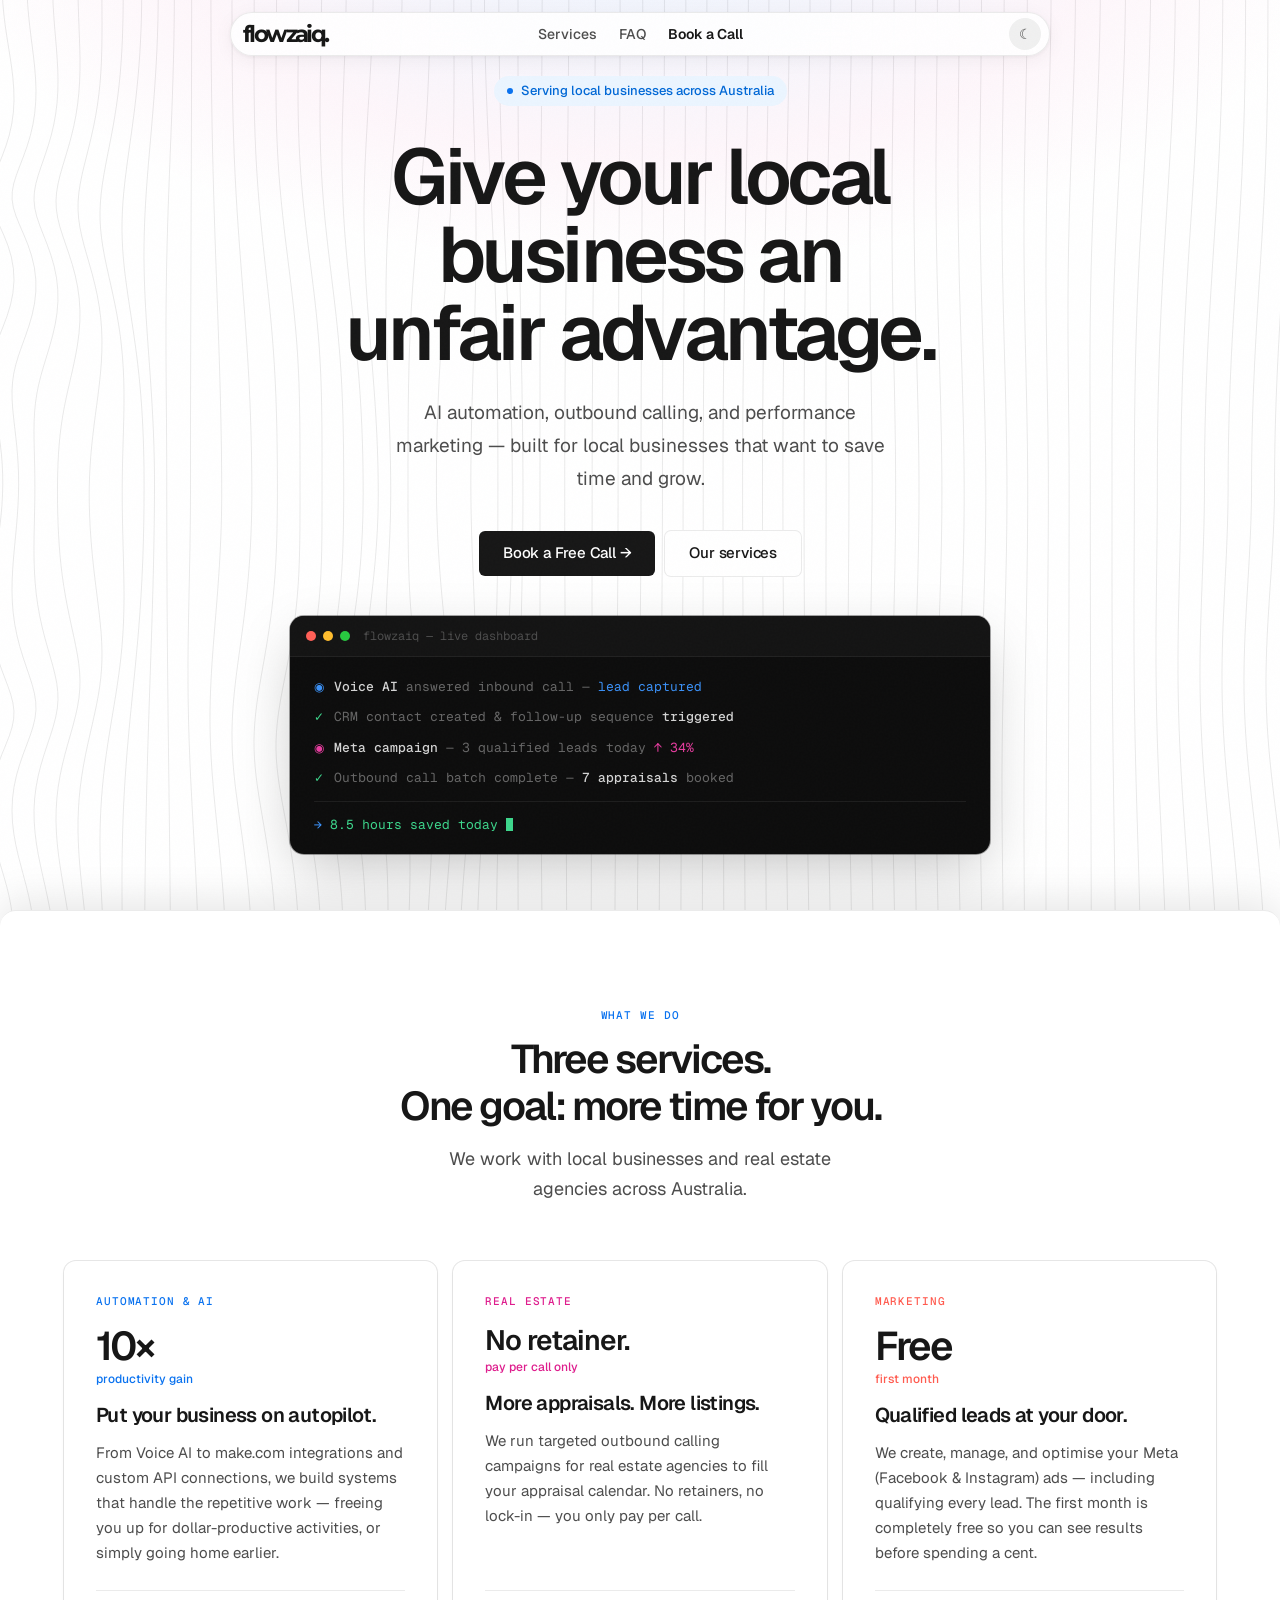
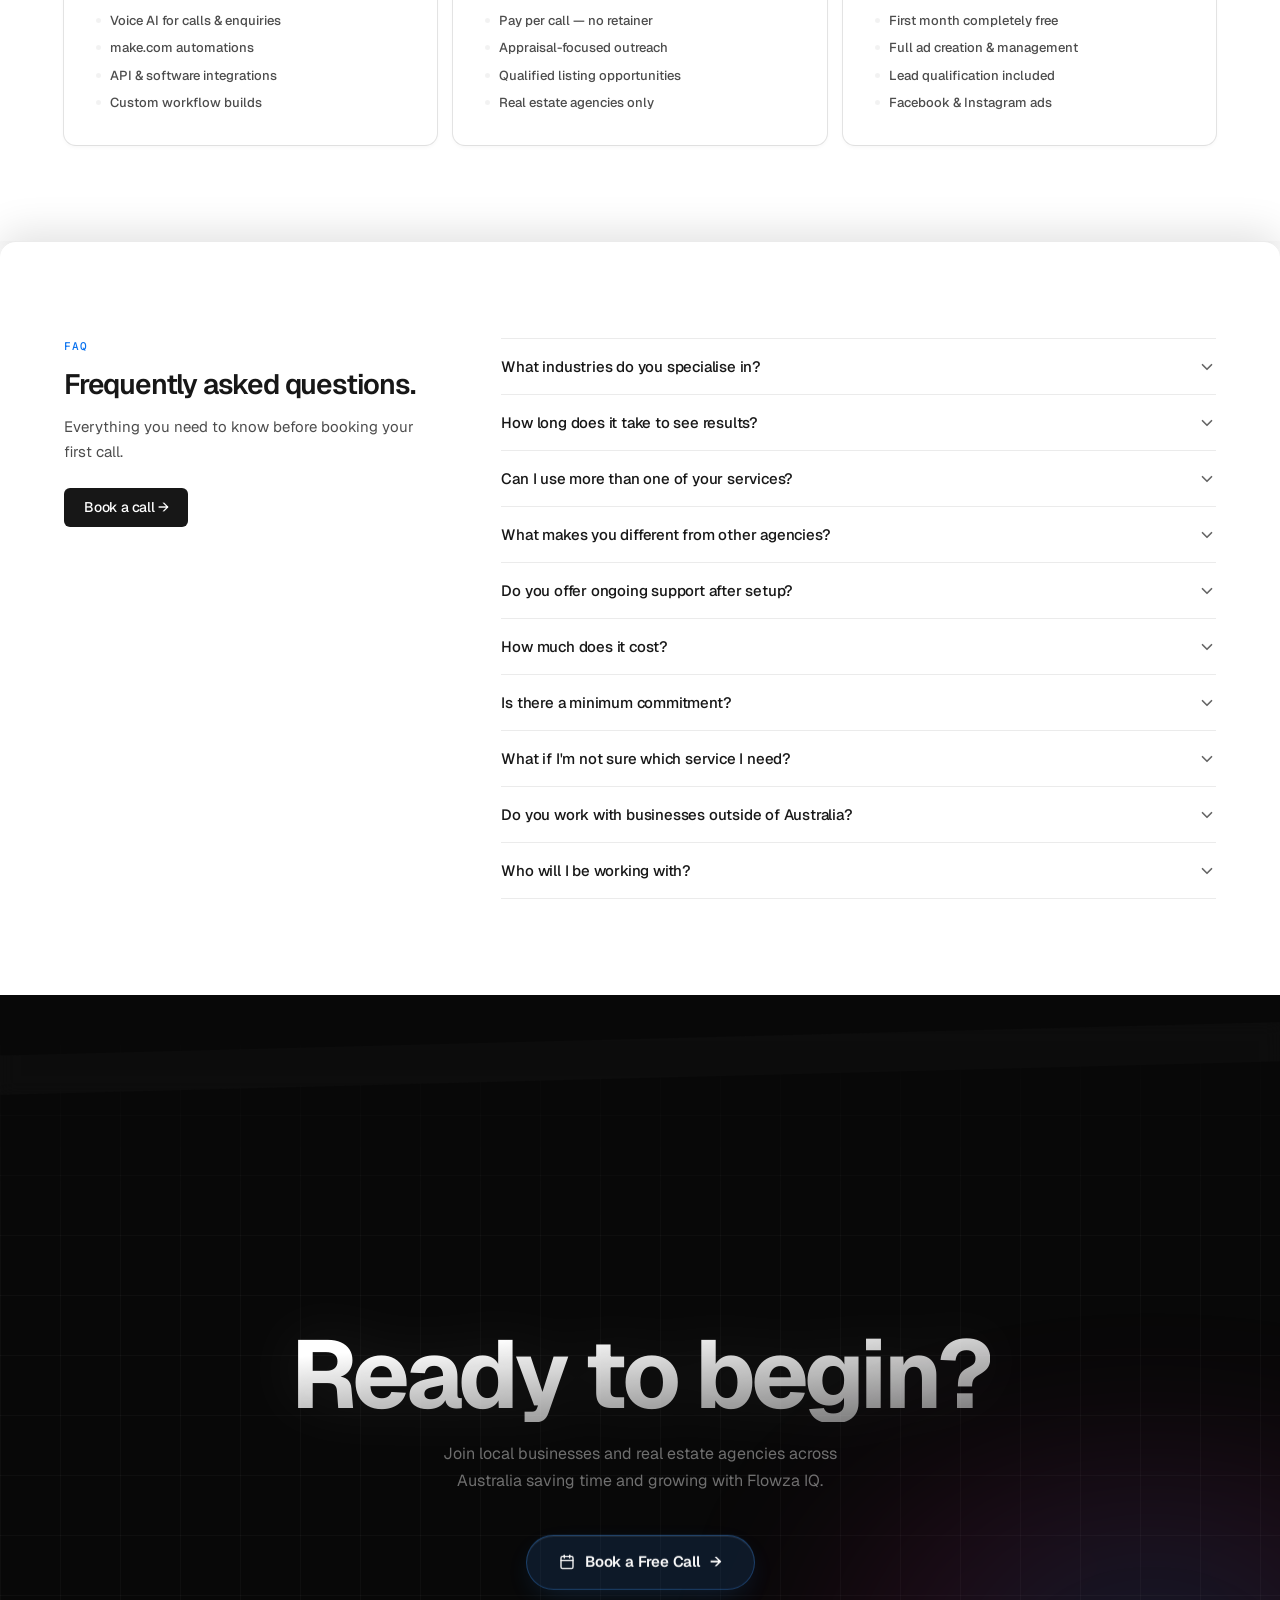
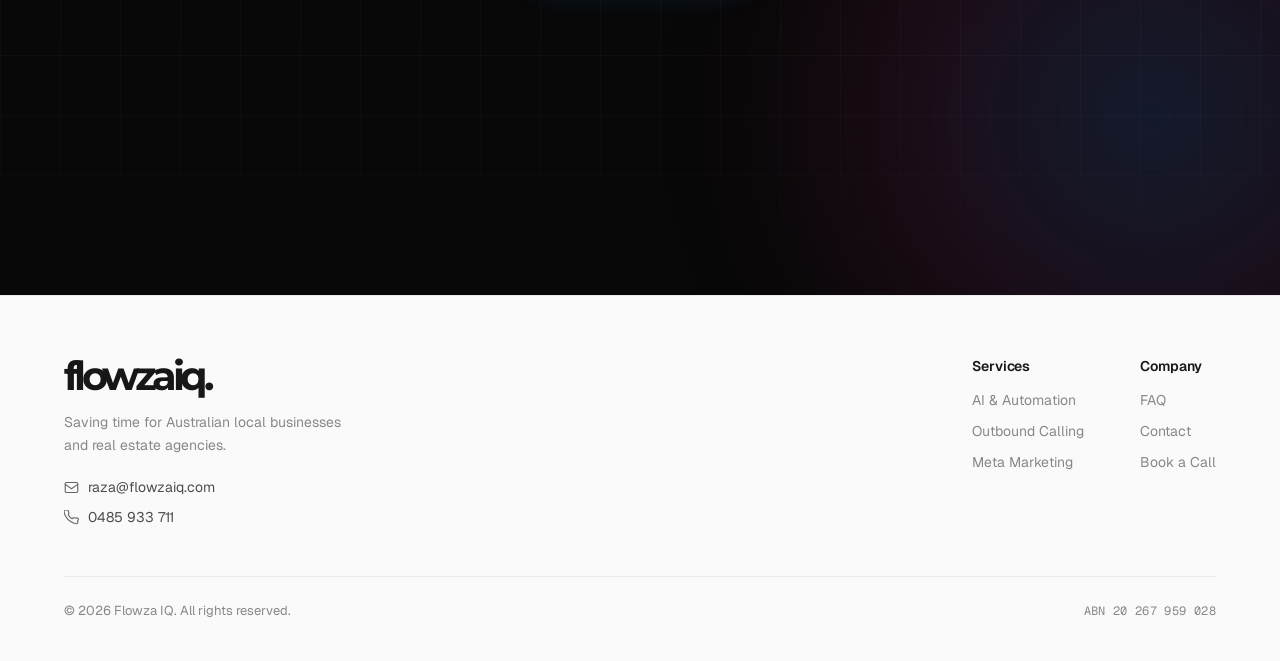
==== commit ae339937: "Update index.html" ====
--- a/index.html
+++ b/index.html
@@ -91,8 +91,7 @@
     }
 
     /* ── BASE ───────────────────────────────────── */
-    html { scroll-behavior: smooth; }
-    :target { scroll-margin-top: 76px; }
+    html { scroll-behavior: auto; }
 
     body {
       font-family: 'Geist', Arial, sans-serif;
@@ -683,12 +682,12 @@
 <!-- ── NAV ───────────────────────────────────────── -->
 <nav id="nav" role="navigation" aria-label="Main">
   <div class="nav-pill">
-    <a href="#" class="nav-logo" aria-label="Flowza IQ — home">
+    <a href="/" class="nav-logo" data-nav-target="top" aria-label="Flowza IQ — home">
       <span class="nav-logo-text">flowzaiq.</span>
     </a>
     <div class="nav-links">
-      <a href="#services" class="nav-link">Services</a>
-      <a href="#faq" class="nav-link">FAQ</a>
+      <a href="/services" class="nav-link" data-nav-target="services">Services</a>
+      <a href="/faq" class="nav-link" data-nav-target="faq">FAQ</a>
       <a href="https://cal.com/flowzaiqbooking/30min" target="_blank" rel="noopener noreferrer" class="nav-link nav-link-cta">Book a Call</a>
     </div>
     <button class="theme-toggle" id="theme-btn" aria-label="Toggle dark mode">
@@ -720,7 +719,7 @@
         <a href="https://cal.com/flowzaiqbooking/30min" target="_blank" rel="noopener noreferrer" class="btn-primary">
           Book a Free Call →
         </a>
-        <a href="#services" class="btn-secondary">
+        <a href="/services" class="btn-secondary" data-nav-target="services">
           Our services
         </a>
       </div>
@@ -936,13 +935,13 @@
       <div class="footer-cols">
         <div class="footer-col">
           <div class="footer-col-h">Services</div>
-          <a href="#services">AI &amp; Automation</a>
-          <a href="#services">Outbound Calling</a>
-          <a href="#services">Meta Marketing</a>
+          <a href="/services" data-nav-target="services">AI &amp; Automation</a>
+          <a href="/services" data-nav-target="services">Outbound Calling</a>
+          <a href="/services" data-nav-target="services">Meta Marketing</a>
         </div>
         <div class="footer-col">
           <div class="footer-col-h">Company</div>
-          <a href="#faq">FAQ</a>
+          <a href="/faq" data-nav-target="faq">FAQ</a>
           <a href="mailto:raza@flowzaiq.com">Contact</a>
           <a href="https://cal.com/flowzaiqbooking/30min" target="_blank" rel="noopener noreferrer">Book a Call</a>
         </div>
@@ -1094,6 +1093,53 @@
     opacity: 0, duration: 0.55, ease: 'power2.out',
   });
 
+  /* ── SECTION NAVIGATION (clean URLs + correct scroll) ── */
+  const NAV_HEIGHT = 68;
+  const pathToSection = { '/services': 'services', '/faq': 'faq' };
+  const sectionToPath = { services: '/services', faq: '/faq', top: '/' };
+
+  function scrollToSection(id) {
+    if (id === 'top') {
+      window.scrollTo({ top: 0, behavior: 'smooth' });
+      return;
+    }
+    const el = document.getElementById(id);
+    if (!el) return;
+    // Use GSAP ScrollTrigger's start value when available — it accounts for pinning.
+    // Otherwise fall back to the pin spacer's document position.
+    const trigger = ScrollTrigger.getAll().find(t => t.trigger === el);
+    if (trigger) {
+      window.scrollTo({ top: trigger.start, behavior: 'smooth' });
+    } else {
+      const spacer = el.closest('.gsap-pin-spacer') || el;
+      let top = 0, node = spacer;
+      while (node) { top += node.offsetTop; node = node.offsetParent; }
+      window.scrollTo({ top: Math.max(0, top - NAV_HEIGHT), behavior: 'smooth' });
+    }
+  }
+
+  document.addEventListener('click', e => {
+    const link = e.target.closest('[data-nav-target]');
+    if (!link) return;
+    e.preventDefault();
+    const target = link.getAttribute('data-nav-target');
+    scrollToSection(target);
+    const path = sectionToPath[target] || '/';
+    history.pushState({ section: target }, '', path);
+  });
+
+  window.addEventListener('popstate', e => {
+    const id = e.state?.section;
+    if (id) scrollToSection(id);
+    else window.scrollTo({ top: 0, behavior: 'smooth' });
+  });
+
+  // Handle direct load of a clean URL (e.g. /services)
+  const onLoadSection = pathToSection[location.pathname];
+  if (onLoadSection) {
+    setTimeout(() => scrollToSection(onLoadSection), 200);
+  }
+
   /* ── LAYERED PANEL PINNING ────────────────────────── */
   // Pin hero, services, faq only — motion-cta and footer scroll freely
   ['#hero', '#services', '#faq'].forEach(id => {
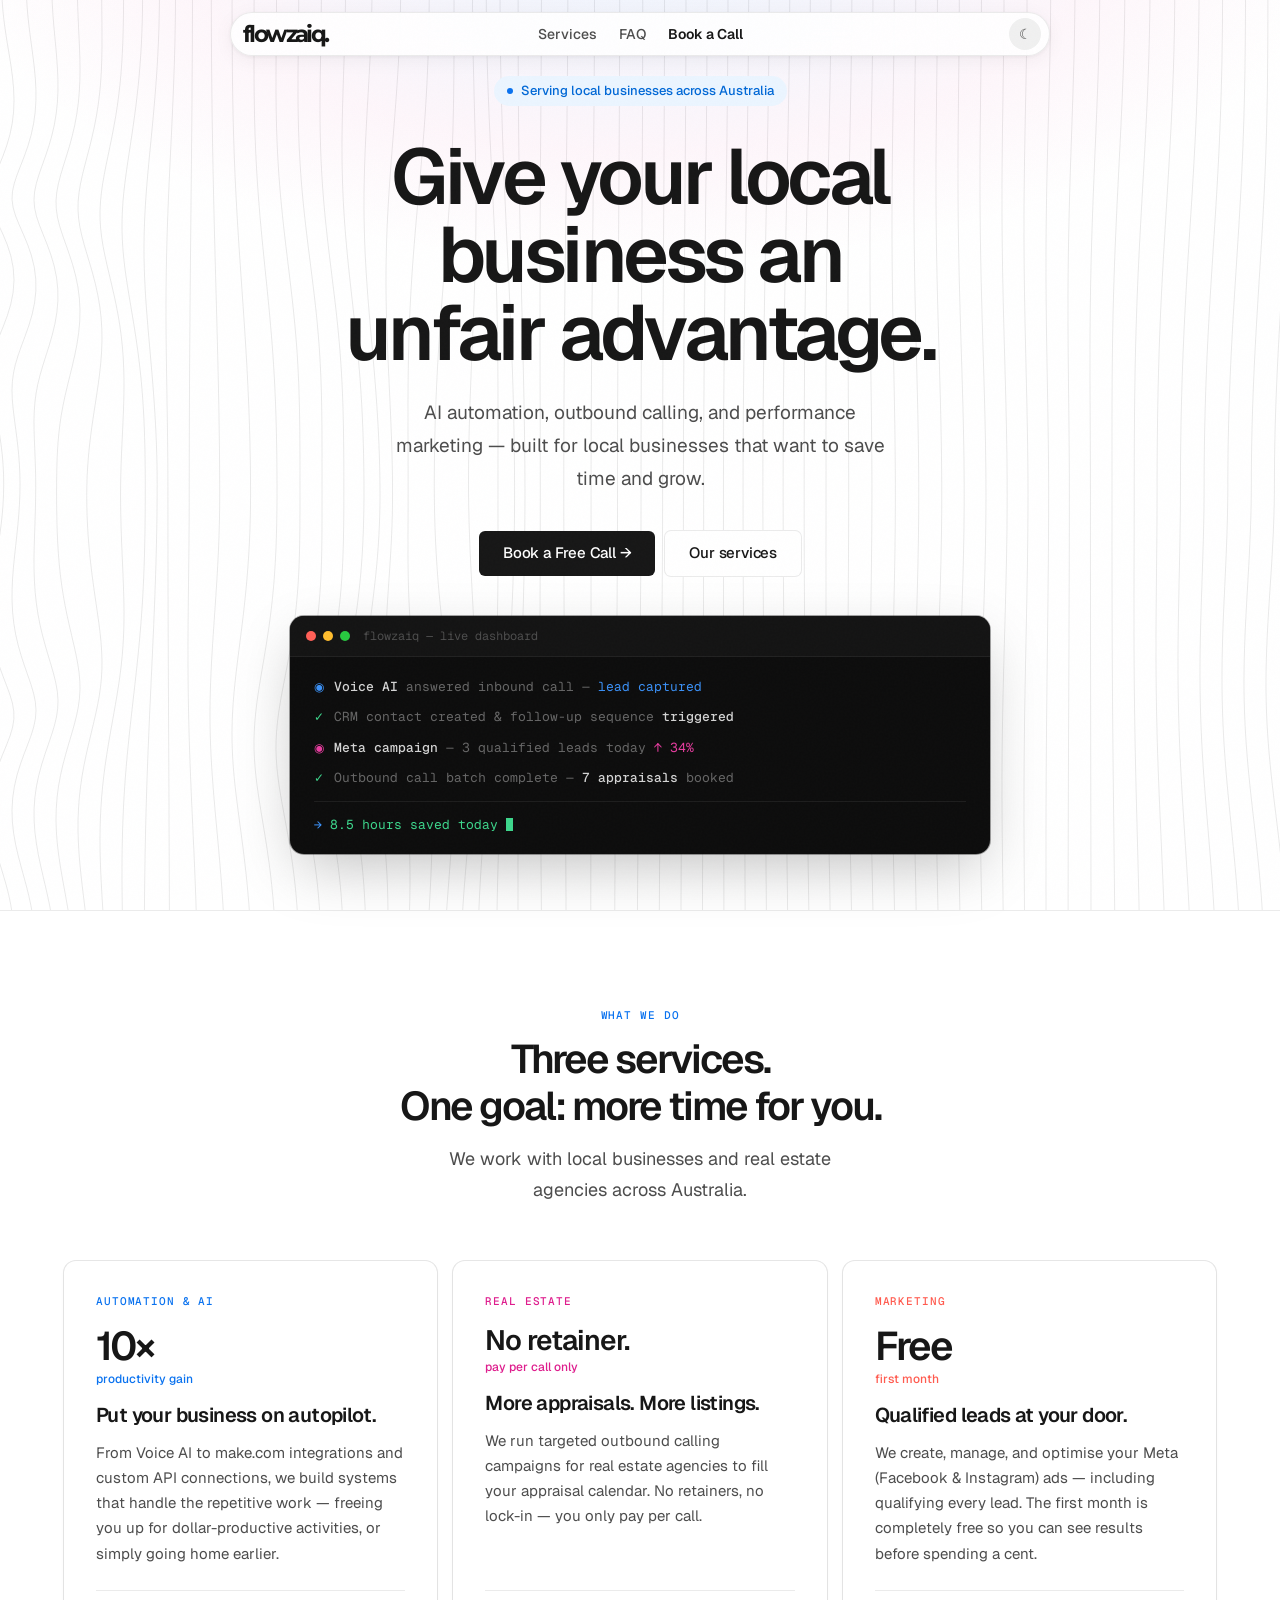
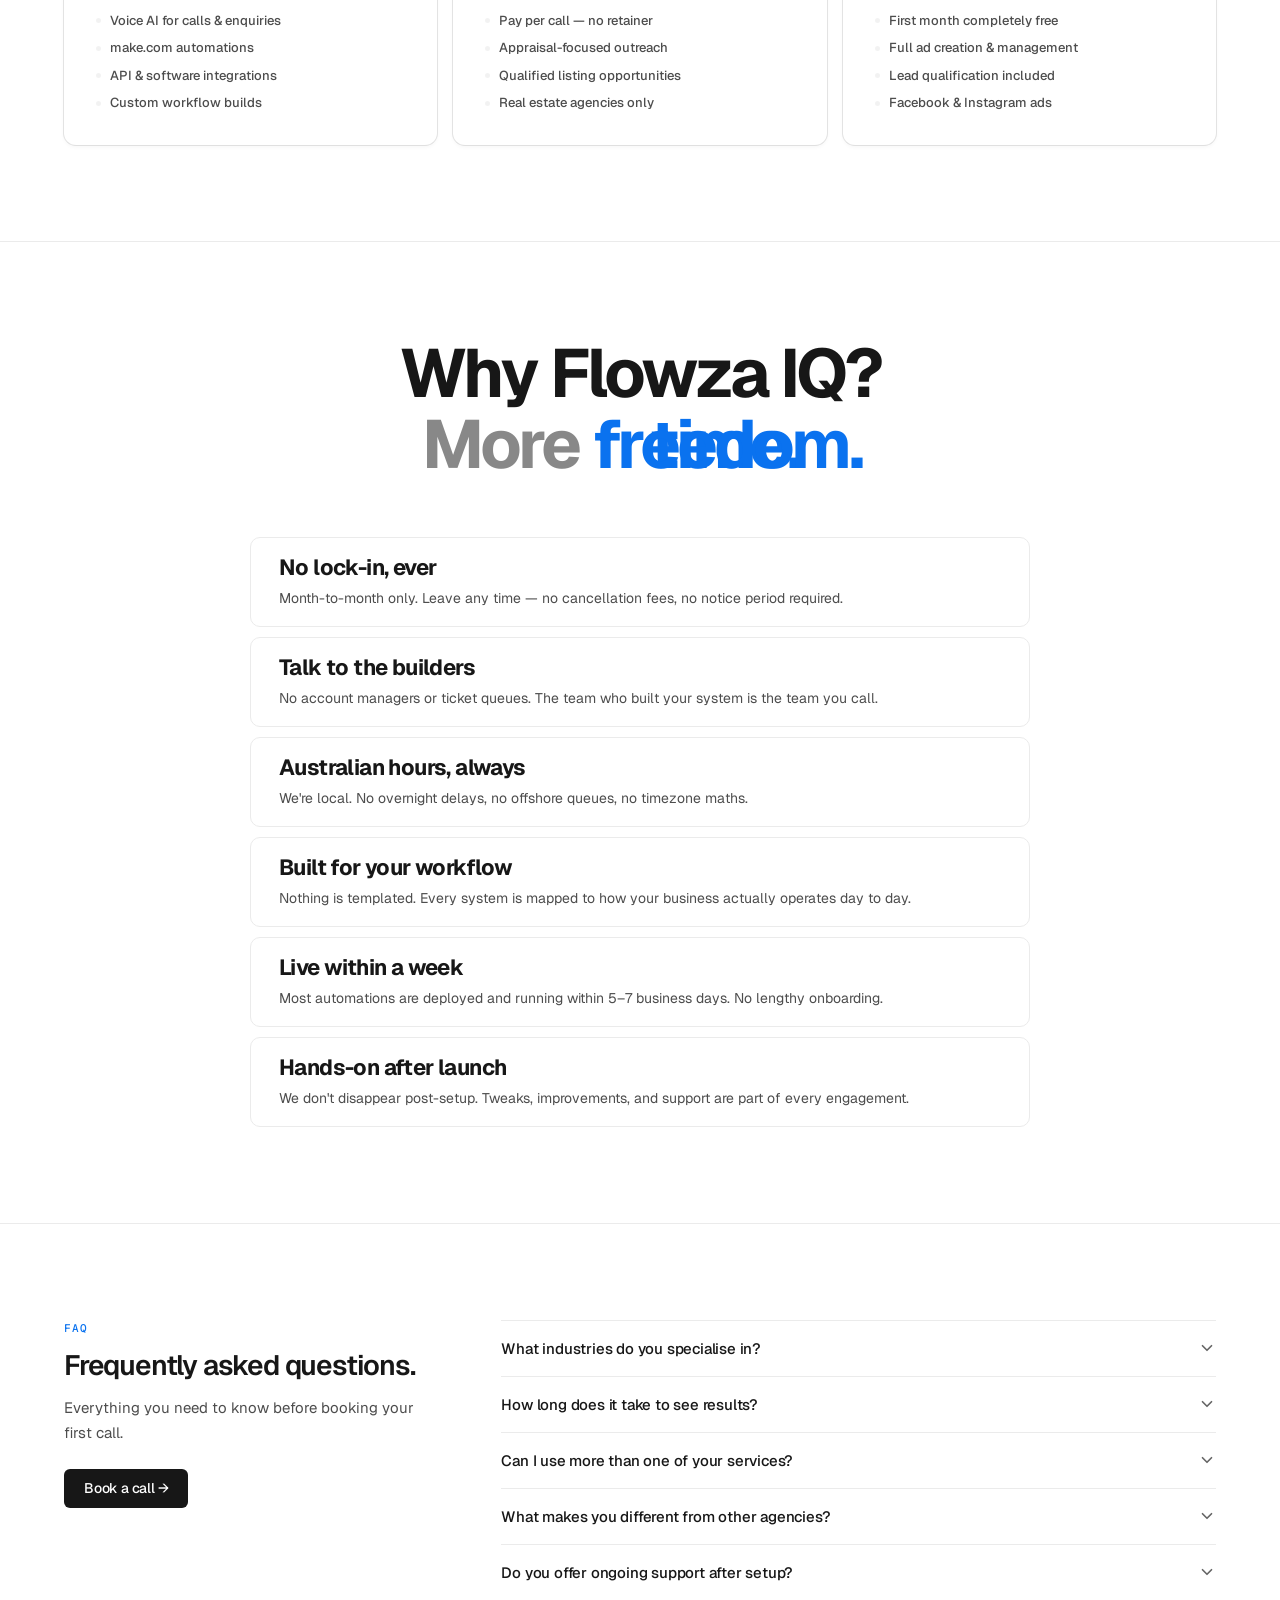
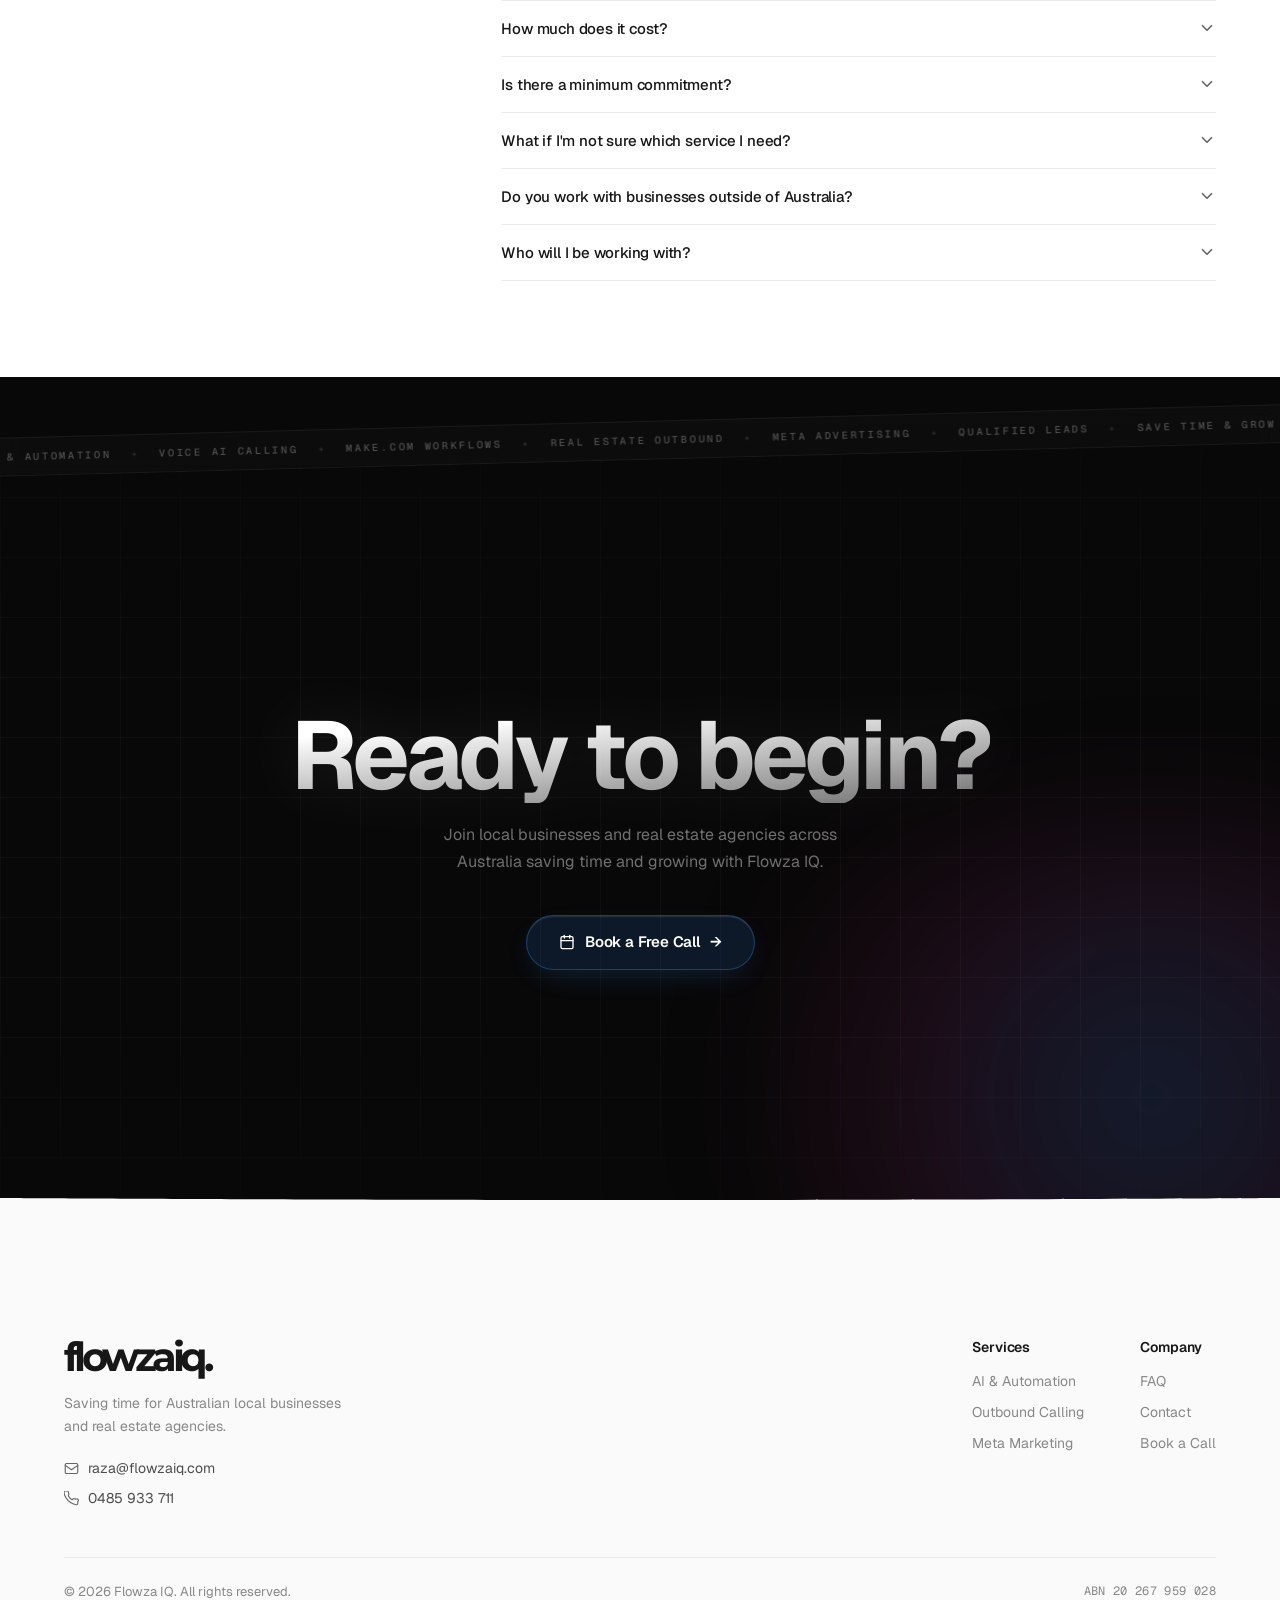
==== commit 3b5982ca: "Add files via upload" ====
--- a/index.html
+++ b/index.html
@@ -475,26 +475,163 @@
       padding-bottom: 18px;
     }
 
-    /* GSAP pin spacer — must match page bg so it's invisible */
-    .gsap-pin-spacer { background: var(--bg-page) !important; }
-
-    /* ── LAYERED PANELS ────────────────────────── */
-    /* Sections slide up and cover the previous one */
-    #hero     { z-index: 1; background: var(--bg-page); }
-    #services { z-index: 2; background: var(--bg-page); border-radius: 16px 16px 0 0;
-                box-shadow: 0 -8px 40px rgba(0,0,0,0.10); }
-    #faq      { z-index: 3; background: var(--bg-page); border-radius: 16px 16px 0 0;
-                box-shadow: 0 -8px 40px rgba(0,0,0,0.12); }
-    #motion-cta { z-index: 4; border-radius: 16px 16px 0 0; }
-    #footer     { z-index: 5; }
-    [data-theme="dark"] #services,
-    [data-theme="dark"] #faq { box-shadow: 0 -8px 40px rgba(0,0,0,0.45); }
+
+    /* ── WHY US ─────────────────────────────────── */
+    #why-us {
+      padding: 96px 0;
+      border-top: 1px solid var(--border);
+    }
+
+    .why-us-header {
+      text-align: center;
+      margin-bottom: 56px;
+    }
+
+    .why-us-heading {
+      font-size: clamp(40px, 6vw, 68px);
+      font-weight: 700; letter-spacing: -3px; line-height: 1.05;
+    }
+    @media (max-width: 640px) { .why-us-heading { letter-spacing: -1.8px; } }
+
+    .why-us-line1 { color: var(--fg-primary); display: block; }
+    .why-us-line2 {
+      display: block;
+      text-align: center;
+      color: var(--fg-muted);
+    }
+
+    .why-cycling-slot {
+      display: inline-grid;
+      grid-auto-columns: 100%; /* track = container width, not widest word */
+      clip-path: inset(0 -300px); /* vertical curtain only, no horizontal clip */
+      vertical-align: baseline;
+      margin-left: 0.18em;
+      transition: width 0.45s cubic-bezier(0.16, 1, 0.3, 1);
+    }
+    .why-cycling-word {
+      grid-area: 1 / 1;
+      min-width: 0;      /* allow track to shrink below content min-content */
+      white-space: nowrap;
+      color: var(--accent);
+      transform: translateY(110%);
+      opacity: 0;
+      transition:
+        transform 0.72s cubic-bezier(0.22, 1, 0.36, 1),
+        opacity 0.32s ease;
+    }
+    .why-cycling-word.wc-active {
+      transform: translateY(0);
+      opacity: 1;
+    }
+    .why-cycling-word.wc-past {
+      transform: translateY(-110%);
+      opacity: 0;
+    }
+
+    .why-list {
+      max-width: 780px;
+      margin: 0 auto;
+      display: flex; flex-direction: column; gap: 10px;
+    }
+
+    .why-item {
+      position: relative;
+      border: 1px solid var(--border);
+      background: var(--bg-surface);
+      border-radius: 10px;
+      cursor: pointer;
+      overflow: hidden;
+      height: 90px;
+      transition:
+        height 0.32s cubic-bezier(0.16,1,0.3,1),
+        border-color 0.22s,
+        box-shadow 0.22s,
+        background 0.22s;
+    }
+    .why-item:hover {
+      height: 122px;
+      border-color: var(--accent);
+      box-shadow: 0 8px 32px -8px rgba(10,114,239,0.14);
+      background: rgba(10,114,239,0.025);
+    }
+    [data-theme="dark"] .why-item:hover {
+      box-shadow: 0 8px 32px -8px rgba(59,145,247,0.18);
+      background: rgba(59,145,247,0.04);
+    }
+
+    /* corner brackets */
+    .why-item::before,
+    .why-item::after {
+      content: '';
+      position: absolute;
+      width: 14px; height: 14px;
+      opacity: 0;
+      transition: opacity 0.22s;
+      pointer-events: none;
+    }
+    .why-item::before {
+      top: 10px; left: 10px;
+      border-top: 1.5px solid var(--accent);
+      border-left: 1.5px solid var(--accent);
+    }
+    .why-item::after {
+      bottom: 10px; right: 10px;
+      border-bottom: 1.5px solid var(--accent);
+      border-right: 1.5px solid var(--accent);
+    }
+    .why-item:hover::before,
+    .why-item:hover::after { opacity: 1; }
+
+    .why-item-inner {
+      display: flex; align-items: center;
+      justify-content: space-between;
+      height: 100%;
+      padding: 0 28px;
+      gap: 20px;
+    }
+
+    .why-item-text { flex: 1; min-width: 0; }
+
+    .why-item-title {
+      font-size: clamp(18px, 2.5vw, 22px);
+      font-weight: 700; letter-spacing: -0.6px; line-height: 1.25;
+      color: var(--fg-primary);
+      transition: color 0.22s;
+    }
+    .why-item:hover .why-item-title { color: var(--accent); }
+
+    .why-item-sub {
+      font-size: 14px; line-height: 1.6;
+      color: var(--fg-secondary);
+      margin-top: 5px;
+    }
+
+    .why-item-icon {
+      flex-shrink: 0;
+      color: var(--accent);
+      opacity: 0;
+      transform: translateX(-6px);
+      transition: opacity 0.26s, transform 0.26s cubic-bezier(0.16,1,0.3,1);
+    }
+    .why-item:hover .why-item-icon {
+      opacity: 1;
+      transform: translateX(0);
+    }
 
     /* ── FOOTER ─────────────────────────────────── */
     #footer {
+      position: relative;
       background: var(--bg-subtle);
-      border-top: 1px solid var(--border);
       padding: 60px 0 40px;
+      overflow: visible;
+    }
+    .footer-wave-svg {
+      position: absolute;
+      top: -79px; left: 0;
+      width: 100%; height: 80px;
+      display: block;
+      fill: var(--bg-subtle);
+      pointer-events: none;
     }
     .footer-top {
       display: flex; justify-content: space-between; gap: 48px;
@@ -697,7 +834,7 @@
 </nav>
 
 <!-- ── HERO ──────────────────────────────────────── -->
-<section id="hero" class="panel">
+<section id="hero">
   <div class="hero-bg" aria-hidden="true"></div>
   <div class="container">
     <div class="hero-inner">
@@ -765,7 +902,7 @@
 </section>
 
 <!-- ── SERVICES ──────────────────────────────────── -->
-<section id="services" class="panel">
+<section id="services">
   <div class="container">
 
     <div class="section-header">
@@ -825,8 +962,118 @@
   </div>
 </section>
 
+<!-- ── WHY US ─────────────────────────────────────── -->
+<section id="why-us">
+  <div class="container">
+
+    <div class="why-us-header">
+      <h2 class="why-us-heading" aria-label="Why Flowza IQ? More results.">
+        <span class="why-us-line1">Why Flowza IQ?</span>
+        <span class="why-us-line2" aria-hidden="true">
+          More<span class="why-cycling-slot" id="why-cycling-slot"></span>
+        </span>
+      </h2>
+    </div>
+
+    <div class="why-list">
+
+      <div class="why-item">
+        <div class="why-item-inner">
+          <div class="why-item-text">
+            <div class="why-item-title">No lock-in, ever</div>
+            <div class="why-item-sub">Month-to-month only. Leave any time — no cancellation fees, no notice period required.</div>
+          </div>
+          <div class="why-item-icon" aria-hidden="true">
+            <svg width="28" height="28" viewBox="0 0 24 24" fill="none" stroke="currentColor" stroke-width="1.8" stroke-linecap="round" stroke-linejoin="round">
+              <rect x="3" y="11" width="18" height="11" rx="2"/>
+              <path d="M7 11V7a5 5 0 0 1 9.9-1"/>
+            </svg>
+          </div>
+        </div>
+      </div>
+
+      <div class="why-item">
+        <div class="why-item-inner">
+          <div class="why-item-text">
+            <div class="why-item-title">Talk to the builders</div>
+            <div class="why-item-sub">No account managers or ticket queues. The team who built your system is the team you call.</div>
+          </div>
+          <div class="why-item-icon" aria-hidden="true">
+            <svg width="28" height="28" viewBox="0 0 24 24" fill="none" stroke="currentColor" stroke-width="1.8" stroke-linecap="round" stroke-linejoin="round">
+              <path d="M16 21v-2a4 4 0 0 0-4-4H6a4 4 0 0 0-4 4v2"/>
+              <circle cx="9" cy="7" r="4"/>
+              <polyline points="16 11 18 13 22 9"/>
+            </svg>
+          </div>
+        </div>
+      </div>
+
+      <div class="why-item">
+        <div class="why-item-inner">
+          <div class="why-item-text">
+            <div class="why-item-title">Australian hours, always</div>
+            <div class="why-item-sub">We're local. No overnight delays, no offshore queues, no timezone maths.</div>
+          </div>
+          <div class="why-item-icon" aria-hidden="true">
+            <svg width="28" height="28" viewBox="0 0 24 24" fill="none" stroke="currentColor" stroke-width="1.8" stroke-linecap="round" stroke-linejoin="round">
+              <circle cx="12" cy="12" r="10"/>
+              <polyline points="12 6 12 12 16 14"/>
+            </svg>
+          </div>
+        </div>
+      </div>
+
+      <div class="why-item">
+        <div class="why-item-inner">
+          <div class="why-item-text">
+            <div class="why-item-title">Built for your workflow</div>
+            <div class="why-item-sub">Nothing is templated. Every system is mapped to how your business actually operates day to day.</div>
+          </div>
+          <div class="why-item-icon" aria-hidden="true">
+            <svg width="28" height="28" viewBox="0 0 24 24" fill="none" stroke="currentColor" stroke-width="1.8" stroke-linecap="round" stroke-linejoin="round">
+              <circle cx="12" cy="12" r="3"/>
+              <path d="M19.07 4.93a10 10 0 0 1 0 14.14M4.93 4.93a10 10 0 0 0 0 14.14"/>
+              <path d="M16.24 7.76a6 6 0 0 1 0 8.49M7.76 7.76a6 6 0 0 0 0 8.49"/>
+            </svg>
+          </div>
+        </div>
+      </div>
+
+      <div class="why-item">
+        <div class="why-item-inner">
+          <div class="why-item-text">
+            <div class="why-item-title">Live within a week</div>
+            <div class="why-item-sub">Most automations are deployed and running within 5–7 business days. No lengthy onboarding.</div>
+          </div>
+          <div class="why-item-icon" aria-hidden="true">
+            <svg width="28" height="28" viewBox="0 0 24 24" fill="none" stroke="currentColor" stroke-width="1.8" stroke-linecap="round" stroke-linejoin="round">
+              <polygon points="13 2 3 14 12 14 11 22 21 10 12 10 13 2"/>
+            </svg>
+          </div>
+        </div>
+      </div>
+
+      <div class="why-item">
+        <div class="why-item-inner">
+          <div class="why-item-text">
+            <div class="why-item-title">Hands-on after launch</div>
+            <div class="why-item-sub">We don't disappear post-setup. Tweaks, improvements, and support are part of every engagement.</div>
+          </div>
+          <div class="why-item-icon" aria-hidden="true">
+            <svg width="28" height="28" viewBox="0 0 24 24" fill="none" stroke="currentColor" stroke-width="1.8" stroke-linecap="round" stroke-linejoin="round">
+              <path d="M3 18v-6a9 9 0 0 1 18 0v6"/>
+              <path d="M21 19a2 2 0 0 1-2 2h-1a2 2 0 0 1-2-2v-3a2 2 0 0 1 2-2h3zM3 19a2 2 0 0 0 2 2h1a2 2 0 0 0 2-2v-3a2 2 0 0 0-2-2H3z"/>
+            </svg>
+          </div>
+        </div>
+      </div>
+
+    </div>
+  </div>
+</section>
+
 <!-- ── FAQ ───────────────────────────────────────── -->
-<section id="faq" class="panel">
+<section id="faq">
   <div class="container">
     <div class="faq-layout">
 
@@ -903,6 +1150,9 @@
 
 <!-- ── FOOTER ─────────────────────────────────────── -->
 <footer id="footer">
+  <svg class="footer-wave-svg" viewBox="0 0 1440 80" preserveAspectRatio="none" aria-hidden="true">
+    <path id="bouncy-path" d="M0,0 C0,0 360,60 720,60 S1440,0 1440,0 V80 H0 Z"/>
+  </svg>
   <div class="container">
     <div class="footer-top">
 
@@ -1081,6 +1331,12 @@
     });
   });
 
+  // Why us items
+  gsap.from('.why-item', {
+    scrollTrigger: { trigger: '#why-us .why-list', start: 'top 82%' },
+    opacity: 0, y: 20, duration: 0.5, stagger: 0.08, ease: 'power3.out',
+  });
+
   // FAQ items
   gsap.from('.faq-item', {
     scrollTrigger: { trigger: '#faq-list', start: 'top 82%' },
@@ -1105,17 +1361,11 @@
     }
     const el = document.getElementById(id);
     if (!el) return;
-    // Use GSAP ScrollTrigger's start value when available — it accounts for pinning.
-    // Otherwise fall back to the pin spacer's document position.
-    const trigger = ScrollTrigger.getAll().find(t => t.trigger === el);
-    if (trigger) {
-      window.scrollTo({ top: trigger.start, behavior: 'smooth' });
-    } else {
-      const spacer = el.closest('.gsap-pin-spacer') || el;
-      let top = 0, node = spacer;
-      while (node) { top += node.offsetTop; node = node.offsetParent; }
-      window.scrollTo({ top: Math.max(0, top - NAV_HEIGHT), behavior: 'smooth' });
-    }
+    // With pinSpacing:false, trigger.start collapses — use the spacer's real
+    // document position instead (getBoundingClientRect + pageYOffset is scroll-invariant).
+    const spacer = el.closest('.gsap-pin-spacer') || el;
+    const top = spacer.getBoundingClientRect().top + window.pageYOffset;
+    window.scrollTo({ top: Math.max(0, top), behavior: 'smooth' });
   }
 
   document.addEventListener('click', e => {
@@ -1140,16 +1390,6 @@
     setTimeout(() => scrollToSection(onLoadSection), 200);
   }
 
-  /* ── LAYERED PANEL PINNING ────────────────────────── */
-  // Pin hero, services, faq only — motion-cta and footer scroll freely
-  ['#hero', '#services', '#faq'].forEach(id => {
-    ScrollTrigger.create({
-      trigger:    id,
-      start:      'top top',
-      pin:        true,
-      pinSpacing: false,
-    });
-  });
 
   // ── MOTION CTA ─────────────────────────────────────
   // Giant text parallax scrub
@@ -1207,6 +1447,118 @@
 
 }());
 
+/* ── FOOTER BOUNCE ────────────────────────────────── */
+(function () {
+  const downPath   = 'M0,0 C0,0 360,60 720,60 S1440,0 1440,0 V80 H0 Z';
+  const centerPath = 'M0,0 C0,0 360,0 720,0 S1440,0 1440,0 V80 H0 Z';
+
+  ScrollTrigger.create({
+    trigger: '#footer',
+    start: 'top bottom',
+    onEnter: self => {
+      const velocity  = self.getVelocity();
+      const variation = Math.min(Math.abs(velocity / 10000), 0.6);
+      gsap.fromTo('#bouncy-path',
+        { attr: { d: downPath } },
+        {
+          duration: 2.6,
+          attr: { d: centerPath },
+          ease: `elastic.out(${0.9 + variation * 0.2}, 0.38)`,
+          overwrite: true,
+        }
+      );
+    },
+    onEnterBack: self => {
+      const velocity  = self.getVelocity();
+      const variation = Math.min(Math.abs(velocity / 10000), 0.6);
+      gsap.fromTo('#bouncy-path',
+        { attr: { d: downPath } },
+        {
+          duration: 2.6,
+          attr: { d: centerPath },
+          ease: `elastic.out(${0.9 + variation * 0.2}, 0.38)`,
+          overwrite: true,
+        }
+      );
+    },
+  });
+}());
+
+/* ── CYCLING WORDS (why-us section) ───────────────── */
+(function () {
+  const slot = document.getElementById('why-cycling-slot');
+  if (!slot) return;
+
+  const words = ['time.', 'freedom.', 'focus.', 'results.', 'growth.',
+                 'revenue.', 'clarity.', 'impact.', 'momentum.', 'progress.'];
+
+  // Measure true rendered width of each word using a hidden off-screen probe
+  const heading = slot.closest('.why-us-heading');
+  const cs = getComputedStyle(heading);
+  const probe = document.createElement('span');
+  probe.style.cssText = [
+    'position:fixed', 'visibility:hidden', 'pointer-events:none',
+    'white-space:nowrap', 'top:-9999px', 'left:-9999px',
+    `font-size:${cs.fontSize}`,
+    `font-weight:${cs.fontWeight}`,
+    `font-family:${cs.fontFamily}`,
+    `letter-spacing:${cs.letterSpacing}`,
+  ].join(';');
+  document.body.appendChild(probe);
+
+  const widths = words.map(w => { probe.textContent = w; return Math.ceil(probe.getBoundingClientRect().width) + 2; });
+  document.body.removeChild(probe);
+
+  // Set initial slot width (no transition yet so first paint is instant)
+  slot.style.transition = 'none';
+  slot.style.width = widths[0] + 'px';
+
+  // Create word spans
+  words.forEach(w => {
+    const span = document.createElement('span');
+    span.className = 'why-cycling-word';
+    span.textContent = w;
+    slot.appendChild(span);
+  });
+
+  const spans = Array.from(slot.querySelectorAll('.why-cycling-word'));
+  let current = 0;
+
+  // Show first word instantly — no slide-in on page load
+  spans[0].style.transition = 'none';
+  spans[0].classList.add('wc-active');
+  spans[0].getBoundingClientRect(); // force reflow
+  spans[0].style.transition = '';
+
+  // Re-enable width transition after first paint
+  requestAnimationFrame(() => {
+    requestAnimationFrame(() => { slot.style.transition = ''; });
+  });
+
+  function cycle() {
+    const prev = current;
+    current = (current + 1) % spans.length;
+
+    // Exit upward
+    spans[prev].classList.remove('wc-active');
+    spans[prev].classList.add('wc-past');
+
+    // Enter from below + smoothly resize slot to new word width
+    spans[current].classList.add('wc-active');
+    slot.style.width = widths[current] + 'px';
+
+    // Silently reset exited word back to future (below) position
+    setTimeout(() => {
+      spans[prev].style.transition = 'none';
+      spans[prev].classList.remove('wc-past');
+      spans[prev].getBoundingClientRect(); // force reflow
+      spans[prev].style.transition = '';
+    }, 780);
+  }
+
+  setInterval(cycle, 2200);
+}());
+
 /* ── WAVE BACKGROUND (hero only) ──────────────────── */
 (function initWaves() {
   const hero = document.getElementById('hero');
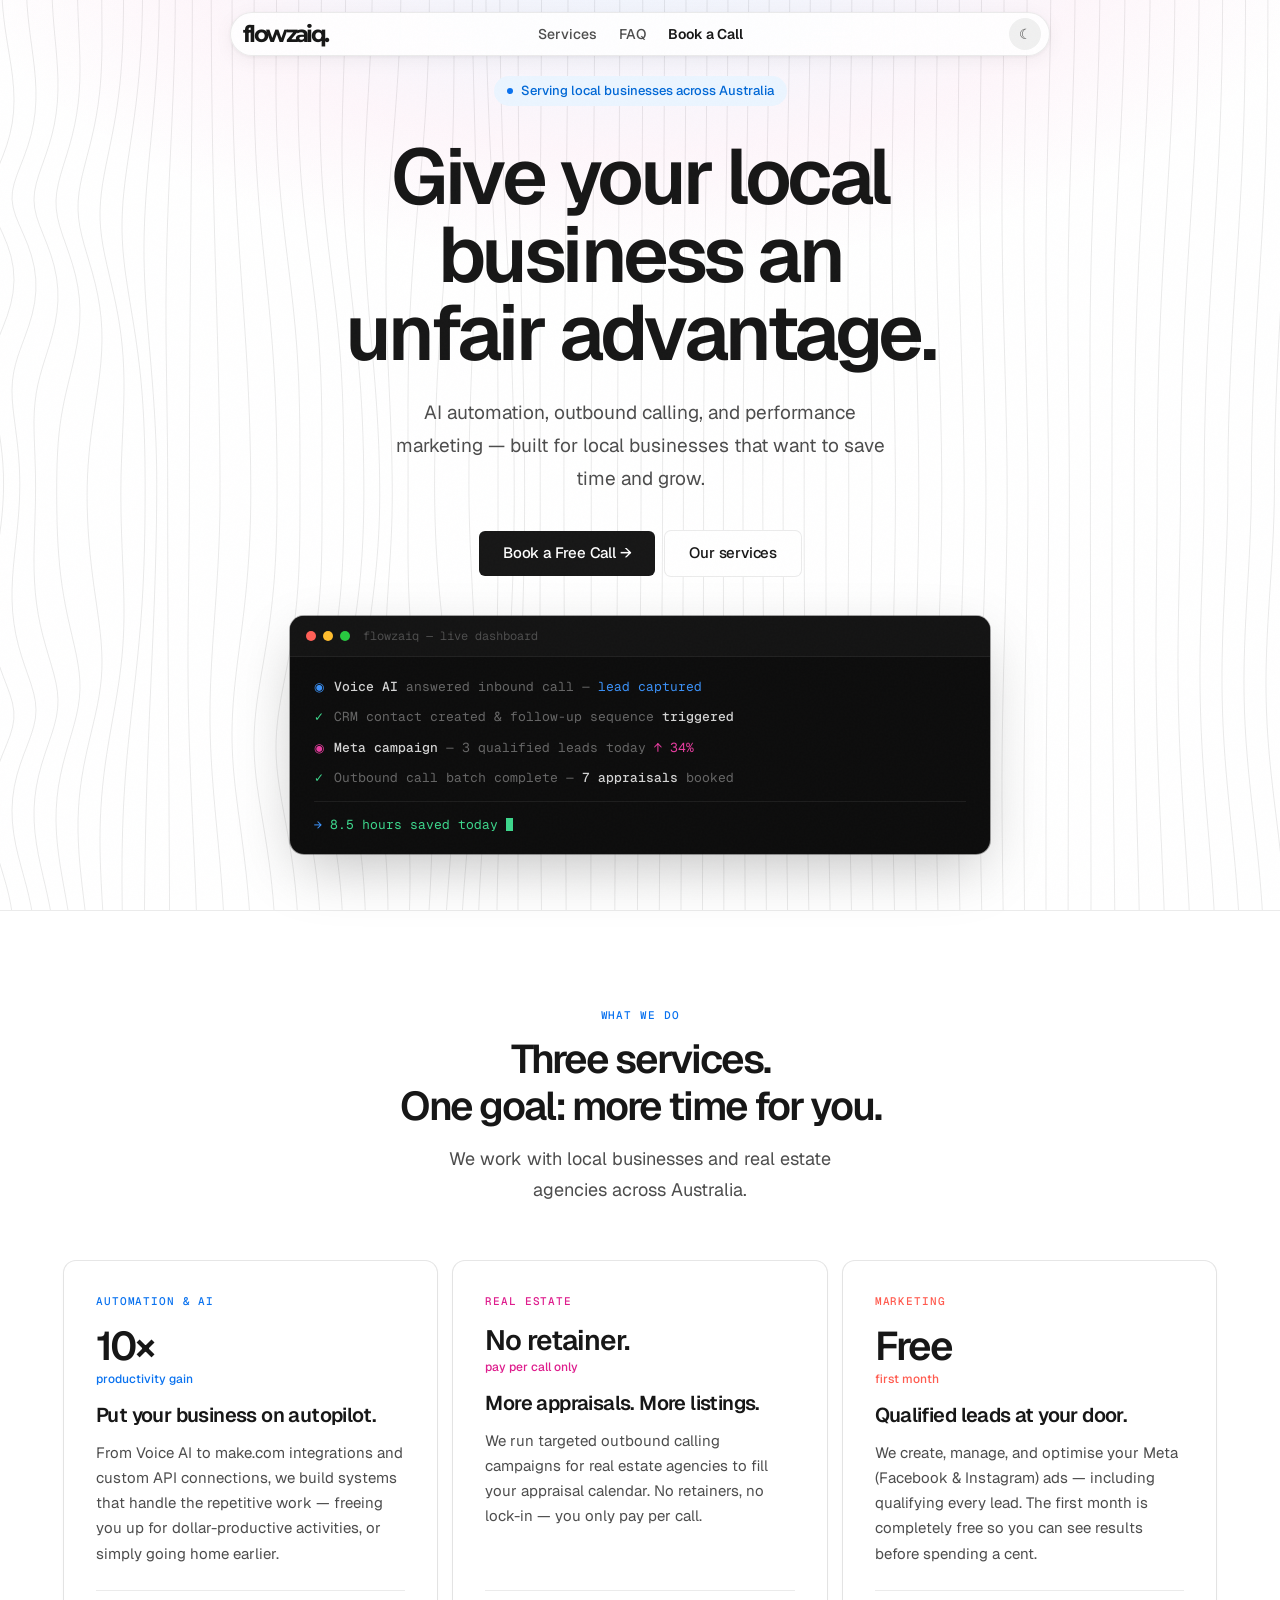
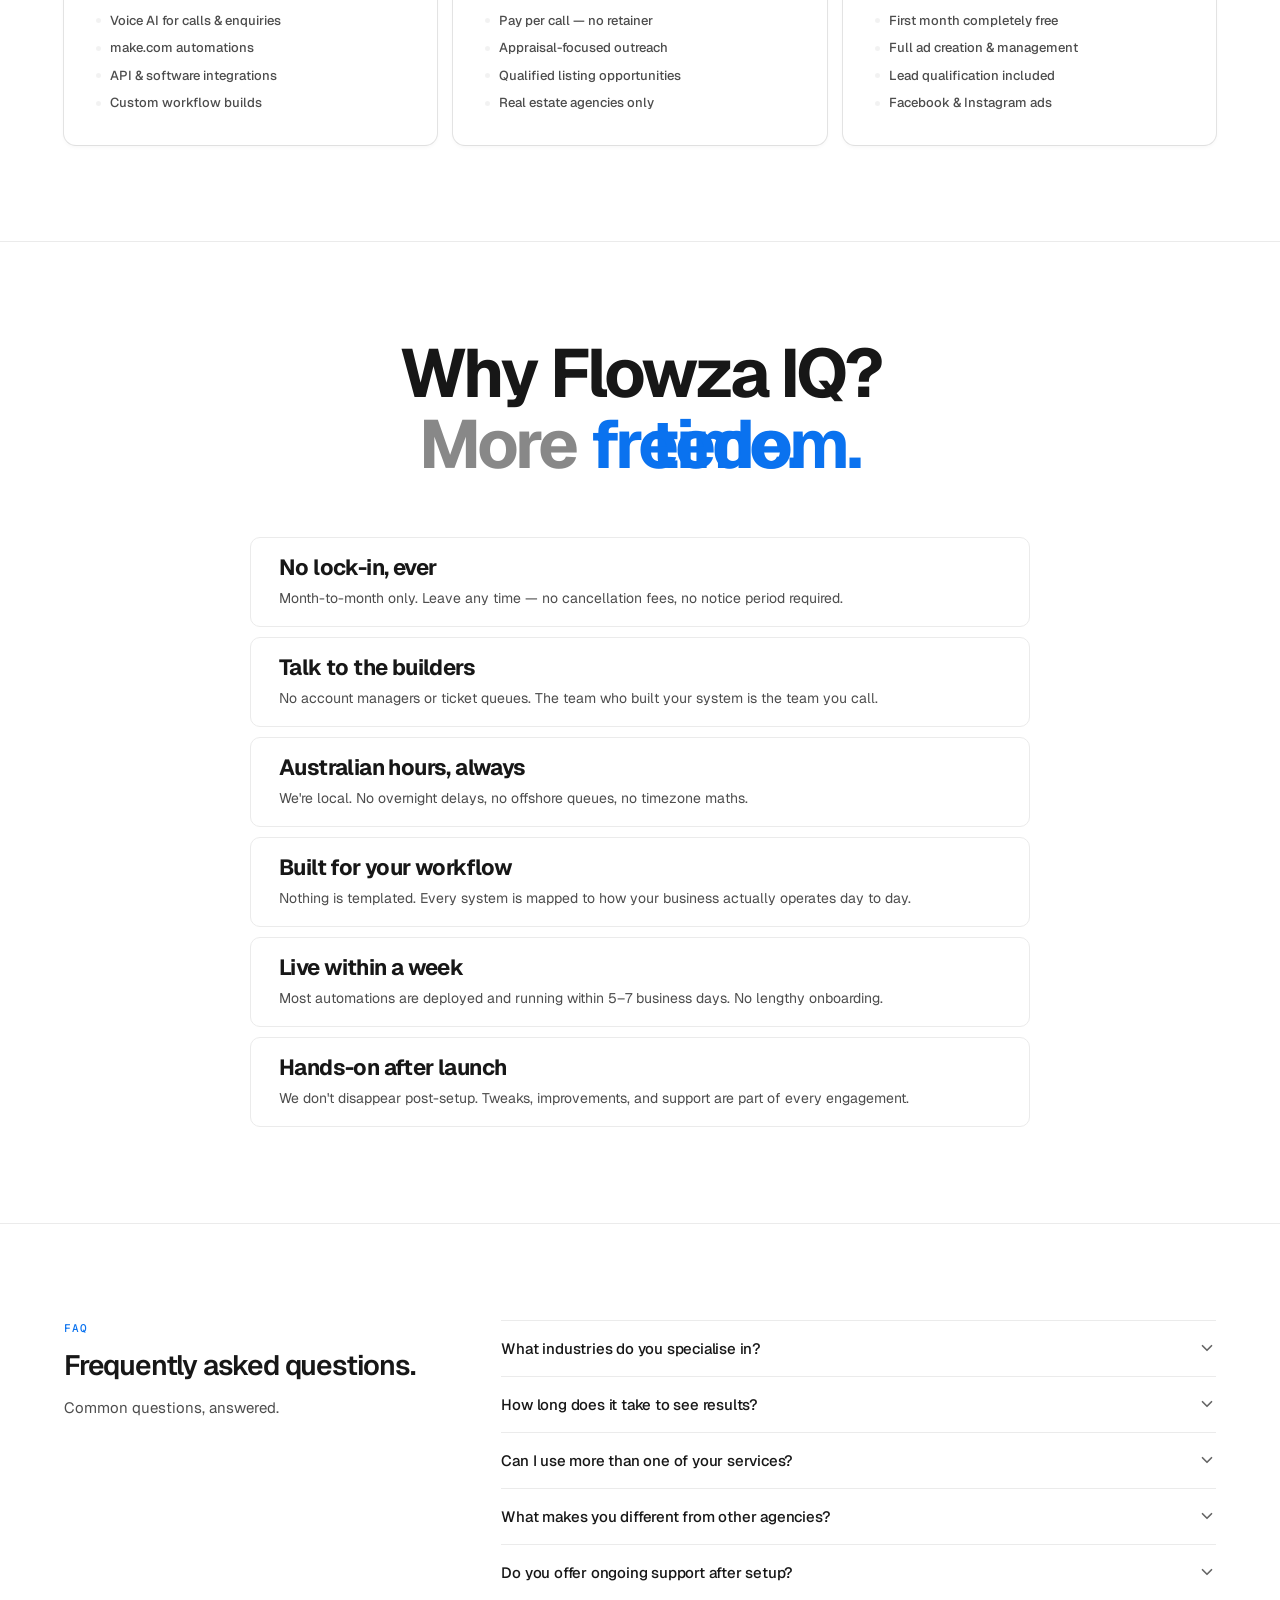
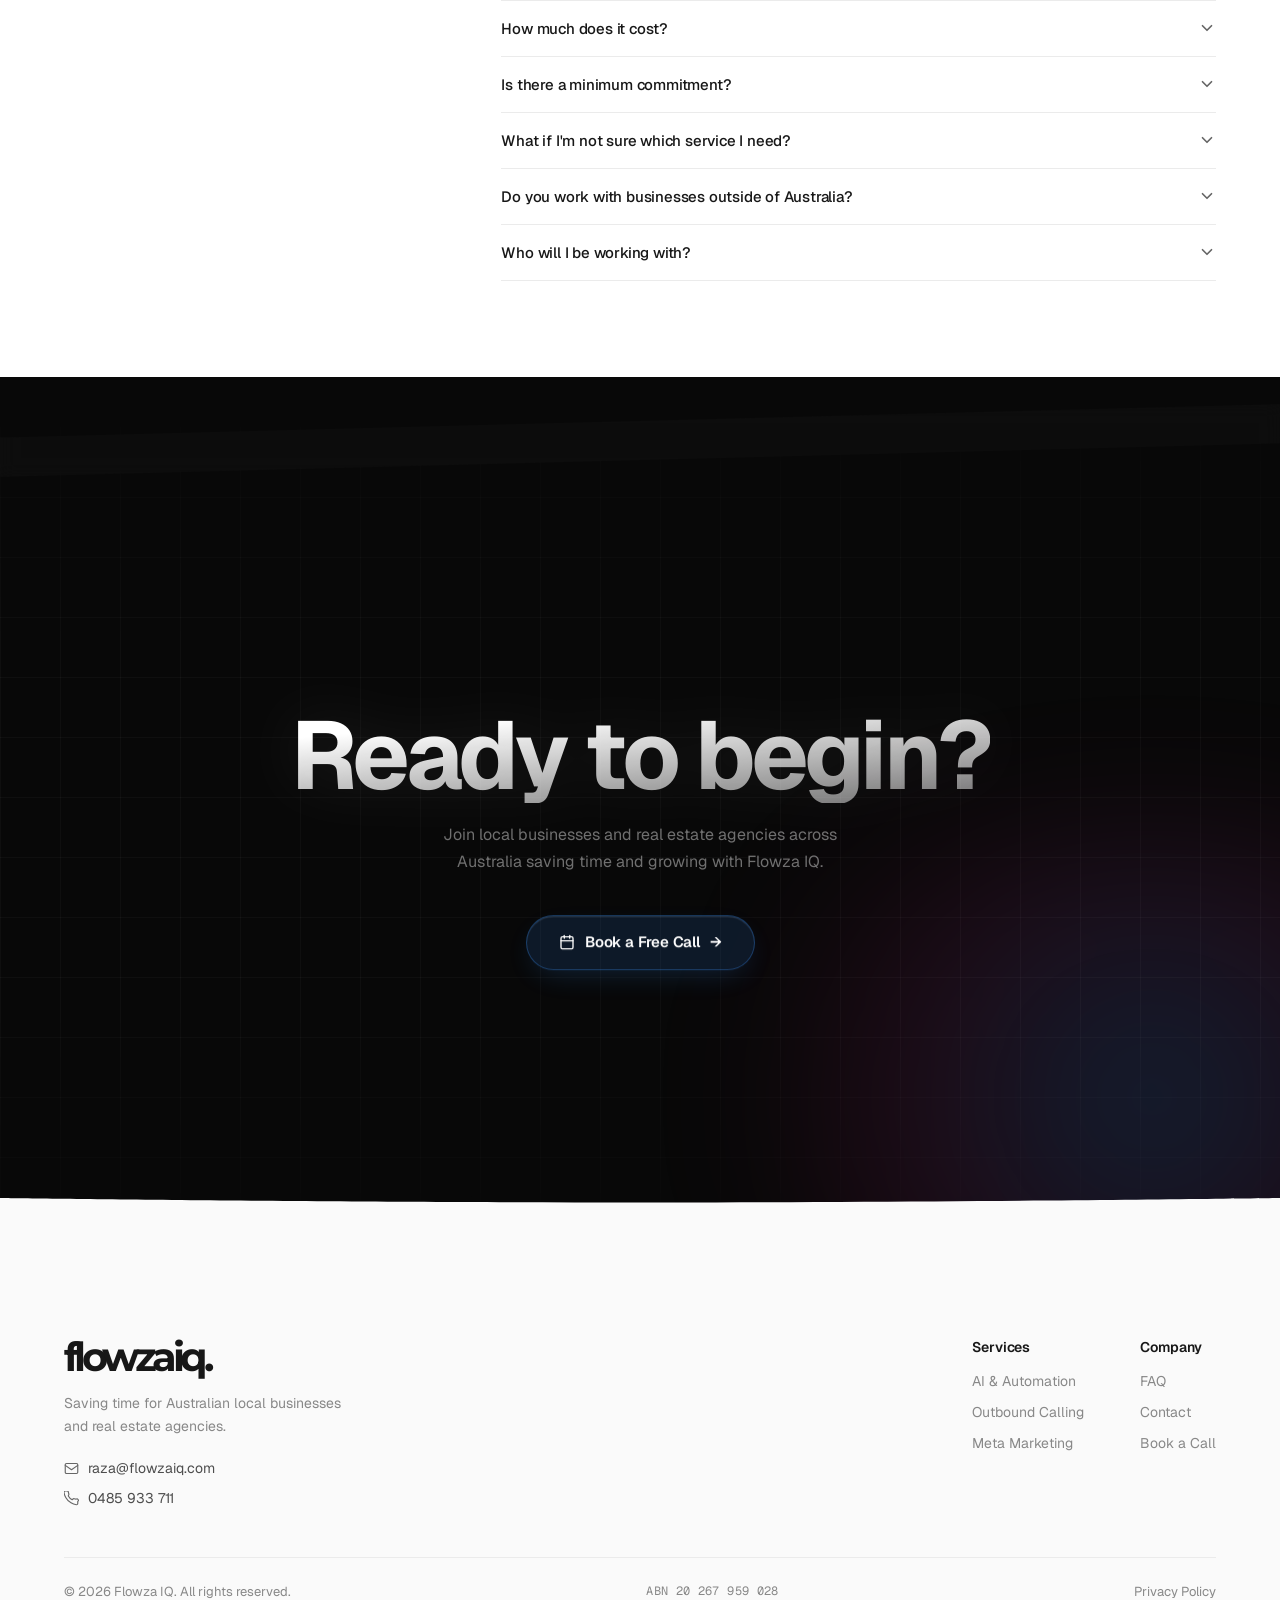
==== commit 1b0834cd: "Add files via upload" ====
--- a/index.html
+++ b/index.html
@@ -9,6 +9,38 @@
   <link rel="preconnect" href="https://fonts.googleapis.com">
   <link rel="preconnect" href="https://fonts.gstatic.com" crossorigin>
   <link href="https://fonts.googleapis.com/css2?family=Geist:wght@300;400;500;600;700&family=Geist+Mono:wght@400;500&family=Montserrat:wght@700;800&display=swap" rel="stylesheet">
+
+  <!-- Open Graph -->
+  <meta property="og:type"        content="website">
+  <meta property="og:url"         content="https://flowzaiq.com/">
+  <meta property="og:site_name"   content="Flowza IQ">
+  <meta property="og:title"       content="Flowza IQ — AI, Automation &amp; Marketing for Australian Businesses">
+  <meta property="og:description" content="Flowza IQ provides AI automation, outbound calling, and Meta marketing services to local businesses and real estate agencies across Australia.">
+
+  <!-- Twitter Card -->
+  <meta name="twitter:card"        content="summary_large_image">
+  <meta name="twitter:title"       content="Flowza IQ — AI, Automation &amp; Marketing for Australian Businesses">
+  <meta name="twitter:description" content="Flowza IQ provides AI automation, outbound calling, and Meta marketing services to local businesses and real estate agencies across Australia.">
+
+  <!-- Structured Data -->
+  <script type="application/ld+json">
+  {
+    "@context": "https://schema.org",
+    "@type": "LocalBusiness",
+    "name": "Flowza IQ",
+    "url": "https://flowzaiq.com",
+    "email": "raza@flowzaiq.com",
+    "telephone": "+61485933711",
+    "description": "AI automation, outbound calling, and Meta marketing services for Australian local businesses and real estate agencies.",
+    "areaServed": "AU",
+    "address": {
+      "@type": "PostalAddress",
+      "addressCountry": "AU"
+    },
+    "sameAs": []
+  }
+  </script>
+
   <style>
     /* ── RESET ─────────────────────────────────── */
     *, *::before, *::after { box-sizing: border-box; margin: 0; padding: 0; }
@@ -91,7 +123,11 @@
     }
 
     /* ── BASE ───────────────────────────────────── */
-    html { scroll-behavior: auto; }
+    html {
+      scroll-behavior: auto;
+      overflow-x: hidden;
+      overscroll-behavior-x: none;
+    }
 
     body {
       font-family: 'Geist', Arial, sans-serif;
@@ -102,6 +138,8 @@
       -webkit-font-smoothing: antialiased;
       -moz-osx-font-smoothing: grayscale;
       overflow-x: hidden;
+      overscroll-behavior-x: none;
+      max-width: 100vw;
     }
 
     /* Grain texture */
@@ -127,7 +165,14 @@
       pointer-events: none;
       padding: 0 24px;
     }
-    @media (max-width: 640px) { #nav { padding: 0 12px; } }
+    @media (max-width: 640px) {
+      #nav { padding: 0 12px; }
+      .nav-pill {
+        display: flex;
+        justify-content: space-between;
+        align-items: center;
+      }
+    }
 
     /* 3-column grid: logo | links (centered) | toggle */
     .nav-pill {
@@ -242,6 +287,20 @@
       display: flex; gap: 10px; margin-bottom: 40px;
       flex-wrap: wrap; justify-content: center;
     }
+    @media (max-width: 640px) {
+      .hero-ctas {
+        flex-direction: column;
+        align-items: stretch;
+        width: 100%;
+        max-width: 320px;
+        gap: 8px;
+      }
+      .hero-ctas .btn-primary,
+      .hero-ctas .btn-secondary {
+        justify-content: center;
+        text-align: center;
+      }
+    }
 
     .btn-primary {
       font-size: 15px; font-weight: 500; letter-spacing: -0.2px;
@@ -265,6 +324,78 @@
     .btn-secondary:hover  { background: var(--btn-secondary-hover); }
     .btn-secondary:active { transform: scale(0.98); }
     .btn-secondary:focus-visible { outline: 2px solid var(--accent); outline-offset: 2px; }
+
+    /* Mobile/desktop headline & subtitle switching */
+    .hero-headline--mobile,
+    .hero-sub--mobile { display: none; }
+    @media (max-width: 640px) {
+      .hero-headline--desktop,
+      .hero-sub--desktop { display: none; }
+      .hero-headline--mobile,
+      .hero-sub--mobile { display: block; }
+    }
+
+    /* Checklist — mobile only */
+    .hero-checklist { display: none; }
+    @media (max-width: 640px) {
+      .hero-checklist {
+        display: flex;
+        flex-direction: column;
+        gap: 9px;
+        list-style: none;
+        margin: 0 auto 32px;
+        text-align: left;
+        width: fit-content;
+      }
+      .hero-checklist li {
+        display: flex;
+        align-items: center;
+        gap: 10px;
+        font-size: 14px;
+        font-weight: 500;
+        color: var(--fg-secondary);
+        line-height: 1.4;
+      }
+      .hero-check {
+        color: var(--accent);
+        font-size: 13px;
+        font-weight: 700;
+        flex-shrink: 0;
+        width: 18px; height: 18px;
+        border-radius: 50%;
+        background: rgba(10,114,239,0.10);
+        display: flex; align-items: center; justify-content: center;
+      }
+    }
+
+
+    /* ── TYPEWRITER (why-us mobile) ─────────────── */
+    @media (max-width: 640px) {
+      .why-us-heading.tw-active {
+        font-size: clamp(28px, 7.5vw, 40px) !important;
+        letter-spacing: -1.2px !important;
+        line-height: 1.25 !important;
+        text-align: center;
+      }
+      .tw-static {
+        display: block;
+        color: var(--fg-muted);
+        font-size: 0.7em;
+        font-weight: 600;
+        margin-bottom: 1px;
+        letter-spacing: -0.5px;
+      }
+      .tw-dynamic { color: var(--accent); }
+      .tw-cursor {
+        color: var(--accent);
+        font-weight: 300;
+        animation: tw-blink 0.85s step-end infinite;
+      }
+      @keyframes tw-blink {
+        0%, 100% { opacity: 1; }
+        50% { opacity: 0; }
+      }
+    }
 
     /* Terminal / Hero Visual */
     .hero-visual {
@@ -354,6 +485,7 @@
       display: grid; grid-template-columns: repeat(3, 1fr); gap: 16px;
     }
     @media (max-width: 860px)  { .services-grid { grid-template-columns: 1fr; gap: 12px; } }
+    @media (max-width: 640px)  { .service-card { padding: 24px; } }
 
     .service-card {
       background: var(--bg-surface);
@@ -432,9 +564,16 @@
       display: grid; grid-template-columns: 1fr 2fr; gap: 80px;
       align-items: start;
     }
-    @media (max-width: 860px) { .faq-layout { grid-template-columns: 1fr; gap: 40px; } }
+    @media (max-width: 860px) { .faq-layout { grid-template-columns: 1fr; gap: 20px; } }
 
     .faq-aside { position: sticky; top: 76px; }
+    @media (max-width: 860px) {
+      .faq-aside { position: static; top: auto; text-align: center; display: flex; flex-direction: column; align-items: center; }
+    }
+    @media (max-width: 640px) {
+      .faq-list { padding: 0 4px; }
+      .faq-q    { padding: 18px 4px; }
+    }
     .faq-aside-title {
       font-size: 28px; font-weight: 600; letter-spacing: -1.2px;
       line-height: 1.25; color: var(--fg-primary);
@@ -442,7 +581,7 @@
     }
     .faq-aside-sub {
       font-size: 15px; color: var(--fg-secondary); line-height: 1.68;
-      margin-bottom: 24px;
+      margin-bottom: 0;
     }
 
     .faq-list { display: flex; flex-direction: column; }
@@ -548,6 +687,10 @@
         box-shadow 0.22s,
         background 0.22s;
     }
+    @media (max-width: 640px) {
+      .why-item { height: auto !important; min-height: 0 !important; }
+      .why-item:hover { height: auto !important; border-color: var(--border) !important; box-shadow: none !important; background: var(--bg-surface) !important; }
+    }
     .why-item:hover {
       height: 122px;
       border-color: var(--accent);
@@ -589,6 +732,10 @@
       padding: 0 28px;
       gap: 20px;
     }
+    @media (max-width: 640px) {
+      .why-item-inner { padding: 24px 22px !important; height: auto !important; flex-direction: column !important; align-items: flex-start !important; gap: 12px !important; }
+      .why-item-icon { display: flex !important; opacity: 1 !important; transform: none !important; position: static !important; }
+    }
 
     .why-item-text { flex: 1; min-width: 0; }
 
@@ -616,6 +763,18 @@
     .why-item:hover .why-item-icon {
       opacity: 1;
       transform: translateX(0);
+    }
+
+    /* ── MOBILE SECTION SPACING ────────────────── */
+    @media (max-width: 640px) {
+      #hero    { padding: 84px 0 40px; }
+      #services { padding: 64px 0; }
+      #faq     { padding: 64px 0; }
+      #why-us  { padding: 64px 0; }
+      .section-header { margin-bottom: 36px; }
+      .why-us-header  { margin-bottom: 20px; }
+      .why-list { gap: 8px; }
+      .hero-visual { display: none; }
     }
 
     /* ── FOOTER ─────────────────────────────────── */
@@ -632,6 +791,61 @@
       display: block;
       fill: var(--bg-subtle);
       pointer-events: none;
+    }
+    @media (max-width: 640px) {
+      .footer-wave-svg { top: -39px; height: 40px; }
+      #footer { padding: 44px 0 32px; }
+
+      /* Brand block — centered, compact */
+      .footer-top { align-items: center; }
+      .footer-brand {
+        width: 100%;
+        max-width: 100%;
+        display: flex;
+        flex-direction: column;
+        align-items: center;
+        text-align: center;
+        padding-bottom: 28px;
+        border-bottom: 1px solid var(--border);
+      }
+      .footer-logo { margin-bottom: 8px; }
+      .footer-logo-text { font-size: 24px; }
+      .footer-tagline {
+        font-size: 13px;
+        max-width: 100%;
+        margin-bottom: 16px;
+        line-height: 1.5;
+        text-align: center;
+      }
+      .footer-contacts {
+        flex-direction: row;
+        justify-content: center;
+        flex-wrap: wrap;
+        gap: 16px;
+      }
+      .footer-contact { font-size: 13px; }
+
+      /* Link columns */
+      .footer-top { gap: 0; }
+      .footer-cols {
+        width: 100%;
+        justify-content: space-evenly;
+        gap: 0;
+        padding: 24px 0;
+      }
+      .footer-col { gap: 8px; }
+      .footer-col-h { font-size: 13px; }
+      .footer-col a { font-size: 13px; }
+
+      /* Bottom row — stacked, centered */
+      .footer-bottom {
+        flex-direction: column;
+        align-items: center;
+        text-align: center;
+        gap: 4px;
+        border-top: none;
+        padding-top: 20px;
+      }
     }
     .footer-top {
       display: flex; justify-content: space-between; gap: 48px;
@@ -772,6 +986,11 @@
       display: flex; flex-direction: column;
       align-items: center; text-align: center;
       padding: 0 24px; margin-top: 24px;
+    }
+    @media (max-width: 640px) {
+      .motion-content { padding: 0 16px; margin-top: 16px; }
+      .motion-sub { font-size: 15px; }
+      .motion-marquee-wrap { top: 32px; }
     }
     .motion-heading {
       font-size: clamp(52px, 9vw, 96px);
@@ -812,6 +1031,173 @@
                   inset 0 1px 1px rgba(255,255,255,0.15);
     }
     .motion-pill:focus-visible { outline: 2px solid rgba(59,145,247,0.7); outline-offset: 3px; }
+
+    /* ── WHY-US PREMIUM CARDS (mobile only) ── */
+    @media (max-width: 640px) {
+      /* Track */
+      .why-list {
+        flex-direction: row !important;
+        overflow-x: scroll !important;
+        scroll-snap-type: x mandatory;
+        -webkit-overflow-scrolling: touch;
+        scrollbar-width: none;
+        gap: 14px !important;
+        padding: 4px 20px 8px !important;
+        align-items: stretch !important;
+      }
+      .why-list::-webkit-scrollbar { display: none; }
+
+      /* Card — tall portrait, reference-style */
+      .why-item {
+        flex: 0 0 calc(100vw - 56px) !important;
+        width: calc(100vw - 56px) !important;
+        min-height: 400px !important;
+        height: auto !important;
+        scroll-snap-align: center;
+        border-radius: 24px !important;
+        overflow: hidden !important;
+        position: relative !important;
+        transition: border-color 0.22s, box-shadow 0.22s, background 0.22s !important;
+      }
+      .why-item:hover {
+        height: auto !important;
+        border-color: var(--border) !important;
+        box-shadow: none !important;
+        background: var(--bg-surface) !important;
+      }
+      .why-item::before, .why-item::after { display: none !important; }
+
+      /* Content column */
+      .why-item-inner {
+        flex-direction: column !important;
+        align-items: flex-start !important;
+        justify-content: flex-start !important;
+        min-height: 400px !important;
+        height: auto !important;
+        padding: 30px 28px 32px !important;
+        gap: 0 !important;
+        position: relative !important;
+        z-index: 2 !important;
+      }
+
+      /* Icon — order -1 puts it above the text div */
+      .why-item-icon {
+        order: -1;
+        display: flex !important;
+        align-items: center !important;
+        justify-content: center !important;
+        opacity: 1 !important;
+        transform: none !important;
+        position: static !important;
+        width: 52px !important;
+        height: 52px !important;
+        border-radius: 14px !important;
+        background: rgba(10,114,239,0.10) !important;
+        color: var(--accent) !important;
+        margin-bottom: 26px !important;
+        flex-shrink: 0 !important;
+        transition: none !important;
+      }
+      [data-theme="dark"] .why-item-icon {
+        background: rgba(59,145,247,0.13) !important;
+      }
+
+      /* Large bold heading — ~reference "price" scale */
+      .why-item-text { flex: none !important; }
+      .why-item-title {
+        font-size: clamp(34px, 9.2vw, 44px) !important;
+        font-weight: 800 !important;
+        letter-spacing: -1.5px !important;
+        line-height: 1.08 !important;
+        margin-bottom: 16px !important;
+        color: var(--fg-primary) !important;
+        transition: none !important;
+      }
+      .why-item:hover .why-item-title { color: var(--fg-primary) !important; }
+
+      /* Body */
+      .why-item-sub {
+        font-size: 15px !important;
+        line-height: 1.62 !important;
+        margin-top: 0 !important;
+        max-width: 91% !important;
+        font-weight: 500 !important;
+      }
+
+      /* Spinning cross decorations (injected by JS — reference style) */
+      .why-card-cross {
+        position: absolute;
+        z-index: 1;
+        pointer-events: none;
+        color: var(--border);
+        opacity: 1;
+        will-change: transform;
+      }
+      [data-theme="dark"] .why-card-cross { color: var(--accent); opacity: 0.2; }
+      .why-card-cross svg { display: block; }
+      .why-card-cross--a { top: -24px; left: -30px;  animation: why-cross-spin 7s linear infinite; }
+      .why-card-cross--b { top: 40%;   right: -30px; animation: why-cross-spin 7s linear infinite reverse; }
+      .why-card-cross--c { bottom: 16px; left: -22px; animation: why-cross-spin 9s linear infinite; }
+      @keyframes why-cross-spin {
+        from { transform: rotate(0deg); }
+        to   { transform: rotate(360deg); }
+      }
+
+      /* Radial glow top-right (injected by JS) */
+      .why-card-glow-tr {
+        position: absolute;
+        pointer-events: none;
+        z-index: 0;
+        top: -60px; right: -60px;
+        width: 220px; height: 220px;
+        border-radius: 50%;
+        background: radial-gradient(circle, rgba(10,114,239,0.11) 0%, transparent 65%);
+      }
+      [data-theme="dark"] .why-card-glow-tr {
+        background: radial-gradient(circle, rgba(59,145,247,0.16) 0%, transparent 65%);
+      }
+
+      /* Snap dots */
+      .why-snap-dots {
+        display: flex; justify-content: center; align-items: center;
+        gap: 6px; margin-top: 20px;
+      }
+      .why-snap-dot {
+        width: 6px; height: 6px; border-radius: 9999px;
+        background: var(--border); border: none; padding: 0; cursor: pointer;
+        transition: background 0.22s, width 0.26s cubic-bezier(0.16,1,0.3,1);
+        flex-shrink: 0;
+      }
+      .why-snap-dot.active { background: var(--accent); width: 22px; }
+    }
+
+    /* ── MOTION CTA (mobile optimised) ── */
+    @media (max-width: 640px) {
+      .motion-cta-wrapper { height: auto; min-height: 100svh; }
+      .motion-heading {
+        font-size: clamp(42px, 11vw, 60px) !important;
+        letter-spacing: -2px !important;
+        margin-bottom: 14px !important;
+      }
+      .motion-sub {
+        font-size: 15px !important;
+        max-width: 100% !important;
+        padding: 0 4px;
+        margin-bottom: 32px !important;
+        line-height: 1.6 !important;
+      }
+      .motion-content { padding: 0 22px !important; margin-top: 0 !important; }
+      .motion-pill {
+        width: 100% !important; max-width: 280px !important;
+        justify-content: center !important;
+        padding: 16px 28px !important;
+        font-size: 16px !important;
+      }
+      .motion-cta-area { width: 100%; justify-content: center; }
+      .motion-marquee-wrap { top: 36px; }
+      .motion-aurora { width: 95vw; height: 55vh; filter: blur(50px); }
+      .motion-grid { background-size: 40px 40px; }
+    }
   </style>
 </head>
 <body>
@@ -844,12 +1230,18 @@
         Serving local businesses across Australia
       </div>
 
-      <h1 class="hero-headline">
+      <h1 class="hero-headline hero-headline--desktop">
         Give your local<br>business an<br>unfair advantage.
       </h1>
-
-      <p class="hero-sub">
+      <h1 class="hero-headline hero-headline--mobile">
+        Your business,<br>on autopilot.
+      </h1>
+
+      <p class="hero-sub hero-sub--desktop">
         AI automation, outbound calling, and performance marketing — built for local businesses that want to save time and grow.
+      </p>
+      <p class="hero-sub hero-sub--mobile">
+        Save hours every week. Grow faster.
       </p>
 
       <div class="hero-ctas">
@@ -860,6 +1252,13 @@
           Our services
         </a>
       </div>
+
+      <!-- Mobile checklist (hidden on desktop) -->
+      <ul class="hero-checklist">
+        <li><span class="hero-check">✓</span> No lock-in, ever</li>
+        <li><span class="hero-check">✓</span> Free first month on marketing</li>
+        <li><span class="hero-check">✓</span> Live in under a week</li>
+      </ul>
 
       <!-- Terminal visualization -->
       <div class="hero-visual" aria-hidden="true">
@@ -1080,11 +1479,7 @@
       <aside class="faq-aside">
         <div class="eyebrow">FAQ</div>
         <h2 class="faq-aside-title">Frequently asked questions.</h2>
-        <p class="faq-aside-sub">Everything you need to know before booking your first call.</p>
-        <a href="https://cal.com/flowzaiqbooking/30min" target="_blank" rel="noopener noreferrer"
-           class="btn-primary" style="width:fit-content; font-size:14px; padding:9px 20px;">
-          Book a call →
-        </a>
+        <p class="faq-aside-sub">Common questions, answered.</p>
       </aside>
 
       <div class="faq-list" id="faq-list" role="list"></div>
@@ -1202,6 +1597,7 @@
     <div class="footer-bottom">
       <span class="footer-copy">© 2026 Flowza IQ. All rights reserved.</span>
       <span class="footer-abn">ABN 20 267 959 028</span>
+      <a href="/privacy.html" style="color:var(--fg-muted);font-size:13px;text-decoration:none;transition:color 0.2s;" onmouseover="this.style.color='var(--fg-secondary)'" onmouseout="this.style.color='var(--fg-muted)'">Privacy Policy</a>
     </div>
   </div>
 </footer>
@@ -1332,10 +1728,19 @@
   });
 
   // Why us items
-  gsap.from('.why-item', {
-    scrollTrigger: { trigger: '#why-us .why-list', start: 'top 82%' },
-    opacity: 0, y: 20, duration: 0.5, stagger: 0.08, ease: 'power3.out',
-  });
+  if (window.innerWidth > 640) {
+    gsap.from('.why-item', {
+      scrollTrigger: { trigger: '#why-us .why-list', start: 'top 82%' },
+      opacity: 0, y: 20, duration: 0.5, stagger: 0.08, ease: 'power3.out',
+    });
+  } else {
+    gsap.from('.why-item', {
+      scrollTrigger: { trigger: '#why-us', start: 'top 76%', once: true },
+      opacity: 0, y: 30, scale: 0.95,
+      duration: 0.72, stagger: 0.13, ease: 'power3.out',
+      clearProps: 'transform',
+    });
+  }
 
   // FAQ items
   gsap.from('.faq-item', {
@@ -1484,8 +1889,9 @@
   });
 }());
 
-/* ── CYCLING WORDS (why-us section) ───────────────── */
+/* ── CYCLING WORDS (why-us section — desktop only) ── */
 (function () {
+  if (window.matchMedia('(max-width: 640px)').matches) return;
   const slot = document.getElementById('why-cycling-slot');
   if (!slot) return;
 
@@ -1705,6 +2111,135 @@
   resize();
   requestAnimationFrame(tick);
 }());
+
+/* ── TYPEWRITER — why-us mobile header ───────────── */
+(function () {
+  const mq = window.matchMedia('(max-width: 640px)');
+  const heading = document.querySelector('.why-us-heading');
+  if (!heading) return;
+
+  const phrases = [
+    'captures every lead',
+    'follows up in seconds',
+    'books qualified calls',
+    'scales your pipeline',
+  ];
+
+  let initialized = false;
+
+  function init() {
+    if (initialized) return;
+    initialized = true;
+    heading.classList.add('tw-active');
+    heading.innerHTML =
+      '<span class="tw-static">The system that</span>' +
+      '<span class="tw-dynamic"></span>' +
+      '<span class="tw-cursor" aria-hidden="true">|</span>';
+
+    const dynEl = heading.querySelector('.tw-dynamic');
+    let pIdx = 0, cIdx = 0, deleting = false;
+
+    function tick() {
+      const phrase = phrases[pIdx];
+      if (deleting) {
+        cIdx--;
+        dynEl.textContent = phrase.slice(0, cIdx);
+        if (cIdx === 0) {
+          deleting = false;
+          pIdx = (pIdx + 1) % phrases.length;
+          setTimeout(tick, 380);
+        } else {
+          setTimeout(tick, 26);
+        }
+      } else {
+        cIdx++;
+        dynEl.textContent = phrase.slice(0, cIdx);
+        if (cIdx === phrase.length) {
+          deleting = true;
+          setTimeout(tick, 2200);
+        } else {
+          setTimeout(tick, cIdx === 1 ? 320 : 58);
+        }
+      }
+    }
+
+    setTimeout(tick, 700);
+  }
+
+  if (mq.matches) init();
+  mq.addEventListener('change', e => { if (e.matches) init(); });
+}());
+
+/* ── WHY-US CARD DECORATIONS (mobile only — crosses injected here) ── */
+(function () {
+  if (!window.matchMedia('(max-width: 640px)').matches) return;
+  const crossSVG = '<svg width="96" height="96" viewBox="0 0 96 96" fill="none"><path d="M8 8L88 88M8 88L88 8" stroke="currentColor" stroke-width="22" stroke-linecap="round"/></svg>';
+  document.querySelectorAll('.why-item').forEach(function (item) {
+    if (item.querySelector('.why-card-cross--a')) return;
+    ['a','b','c'].forEach(function (k) {
+      var el = document.createElement('div');
+      el.className = 'why-card-cross why-card-cross--' + k;
+      el.innerHTML = crossSVG;
+      item.appendChild(el);
+    });
+    if (!item.querySelector('.why-card-glow-tr')) {
+      var g = document.createElement('div');
+      g.className = 'why-card-glow-tr';
+      item.appendChild(g);
+    }
+  });
+}());
+
+/* ── WHY-US SNAP DOTS (mobile only) ──────────────── */
+(function () {
+  const mq = window.matchMedia('(max-width: 640px)');
+  const list = document.querySelector('.why-list');
+  if (!list) return;
+  const items = Array.from(list.querySelectorAll('.why-item'));
+  if (!items.length) return;
+
+  let dotsWrap = null;
+  let dotEls   = [];
+
+  function init() {
+    if (dotsWrap) return;
+    dotsWrap = document.createElement('div');
+    dotsWrap.className = 'why-snap-dots';
+    items.forEach((item, i) => {
+      const dot = document.createElement('button');
+      dot.className = 'why-snap-dot' + (i === 0 ? ' active' : '');
+      dot.setAttribute('aria-label', 'Slide ' + (i + 1));
+      dot.addEventListener('click', () => {
+        item.scrollIntoView({ behavior: 'smooth', block: 'nearest', inline: 'center' });
+      });
+      dotsWrap.appendChild(dot);
+    });
+    list.parentElement.insertBefore(dotsWrap, list.nextSibling);
+    dotEls = Array.from(dotsWrap.querySelectorAll('.why-snap-dot'));
+
+    list.addEventListener('scroll', () => {
+      const idx = Math.round(list.scrollLeft / list.clientWidth);
+      dotEls.forEach((d, i) => d.classList.toggle('active', i === idx));
+    }, { passive: true });
+  }
+
+  if (mq.matches) init();
+  mq.addEventListener('change', e => { if (e.matches) init(); });
+}());
+
+/* ── PREVENT HORIZONTAL SCROLL / RUBBER-BAND ─────── */
+(function () {
+  let startX = 0;
+  document.addEventListener('touchstart', e => {
+    startX = e.touches[0].clientX;
+  }, { passive: true });
+
+  document.addEventListener('touchmove', e => {
+    const deltaX = Math.abs(e.touches[0].clientX - startX);
+    const deltaY = Math.abs(e.touches[0].clientY - (e.touches[0].clientY));
+    if (deltaX > deltaY) e.preventDefault();
+  }, { passive: false });
+}());
 </script>
 </body>
 </html>
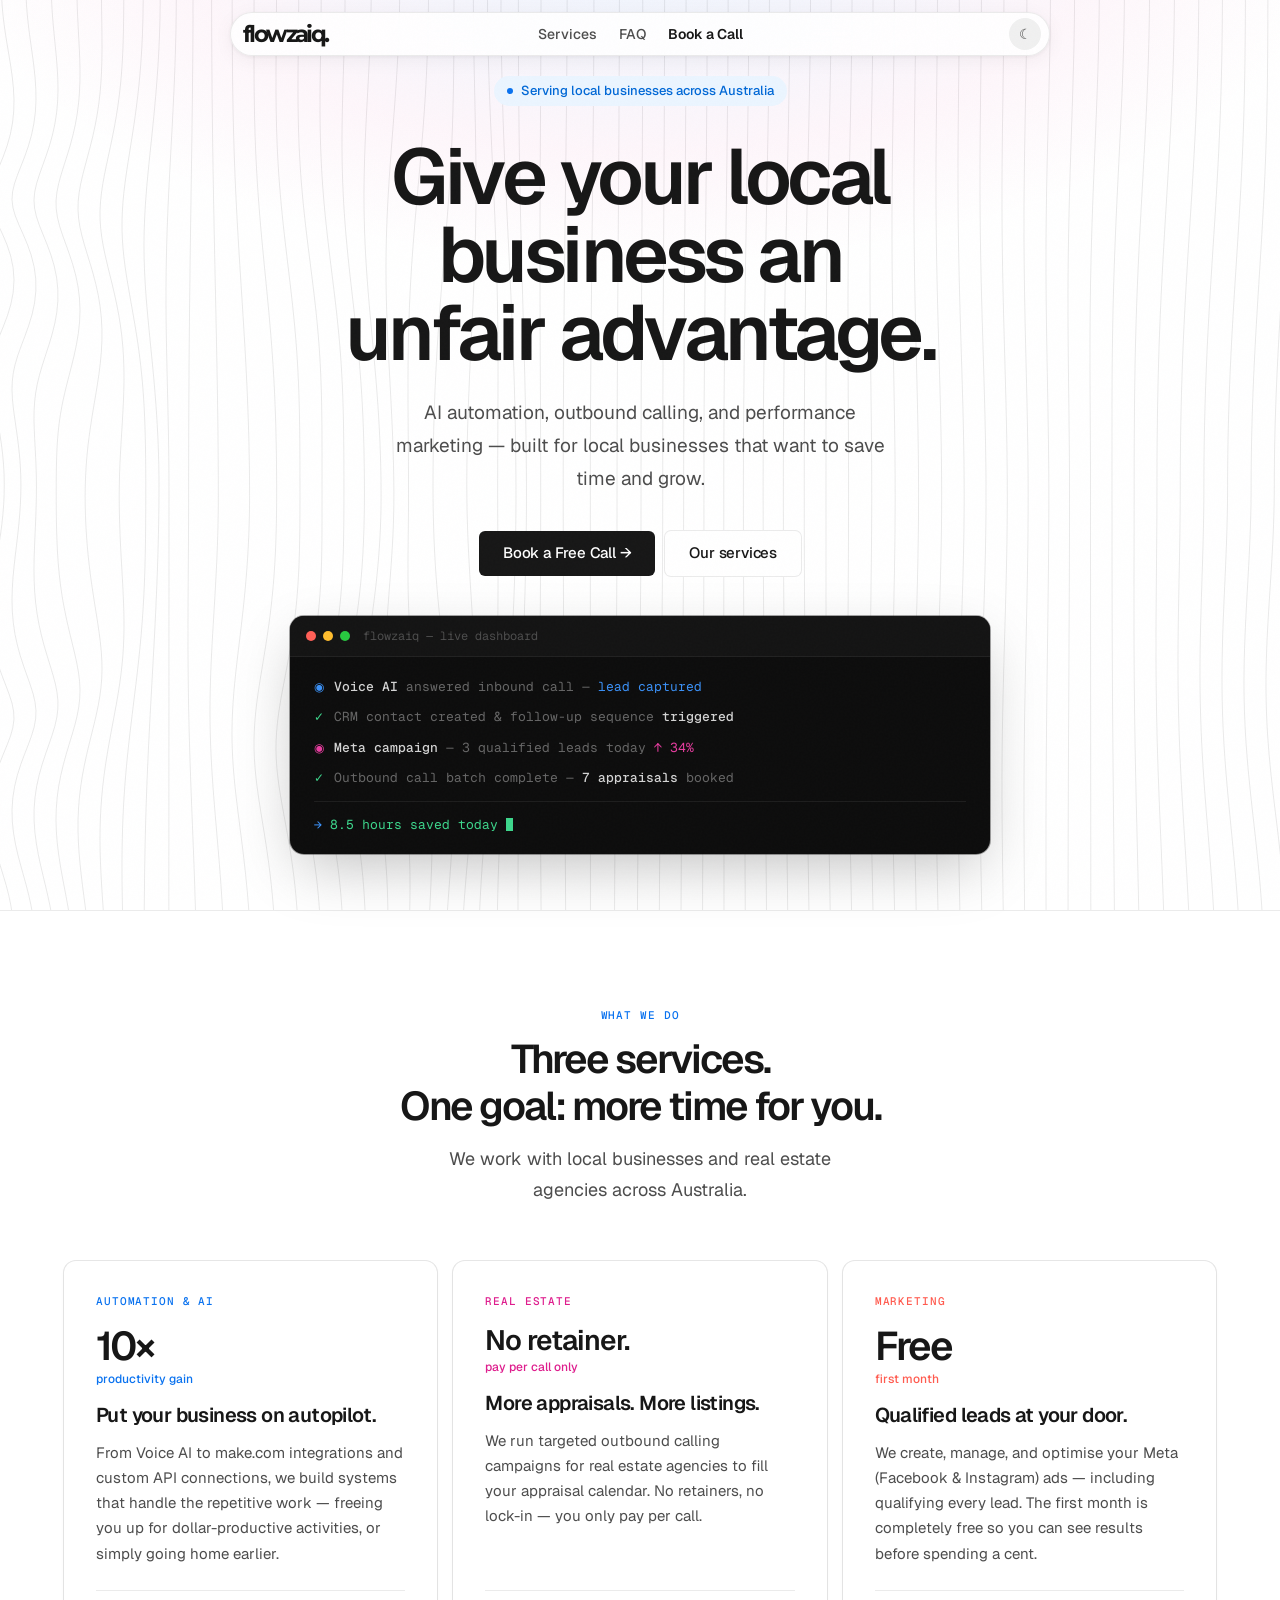
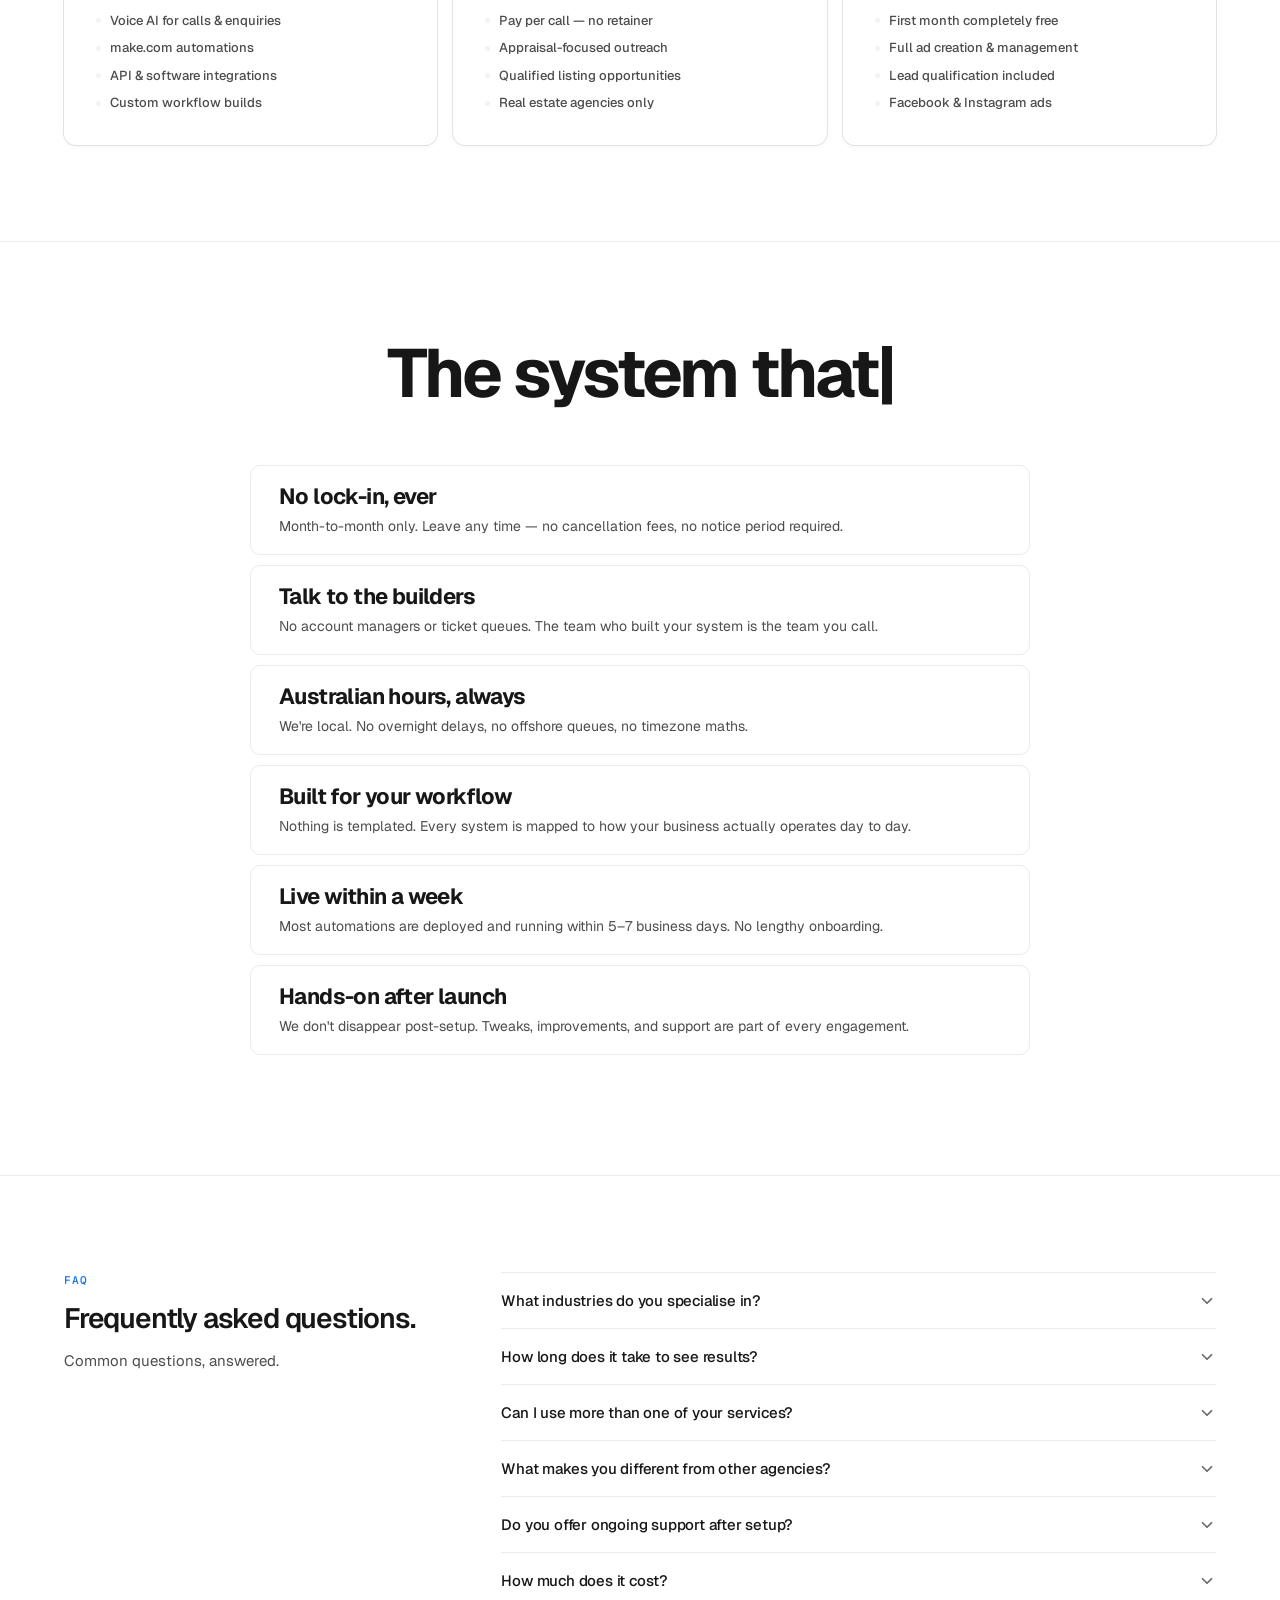
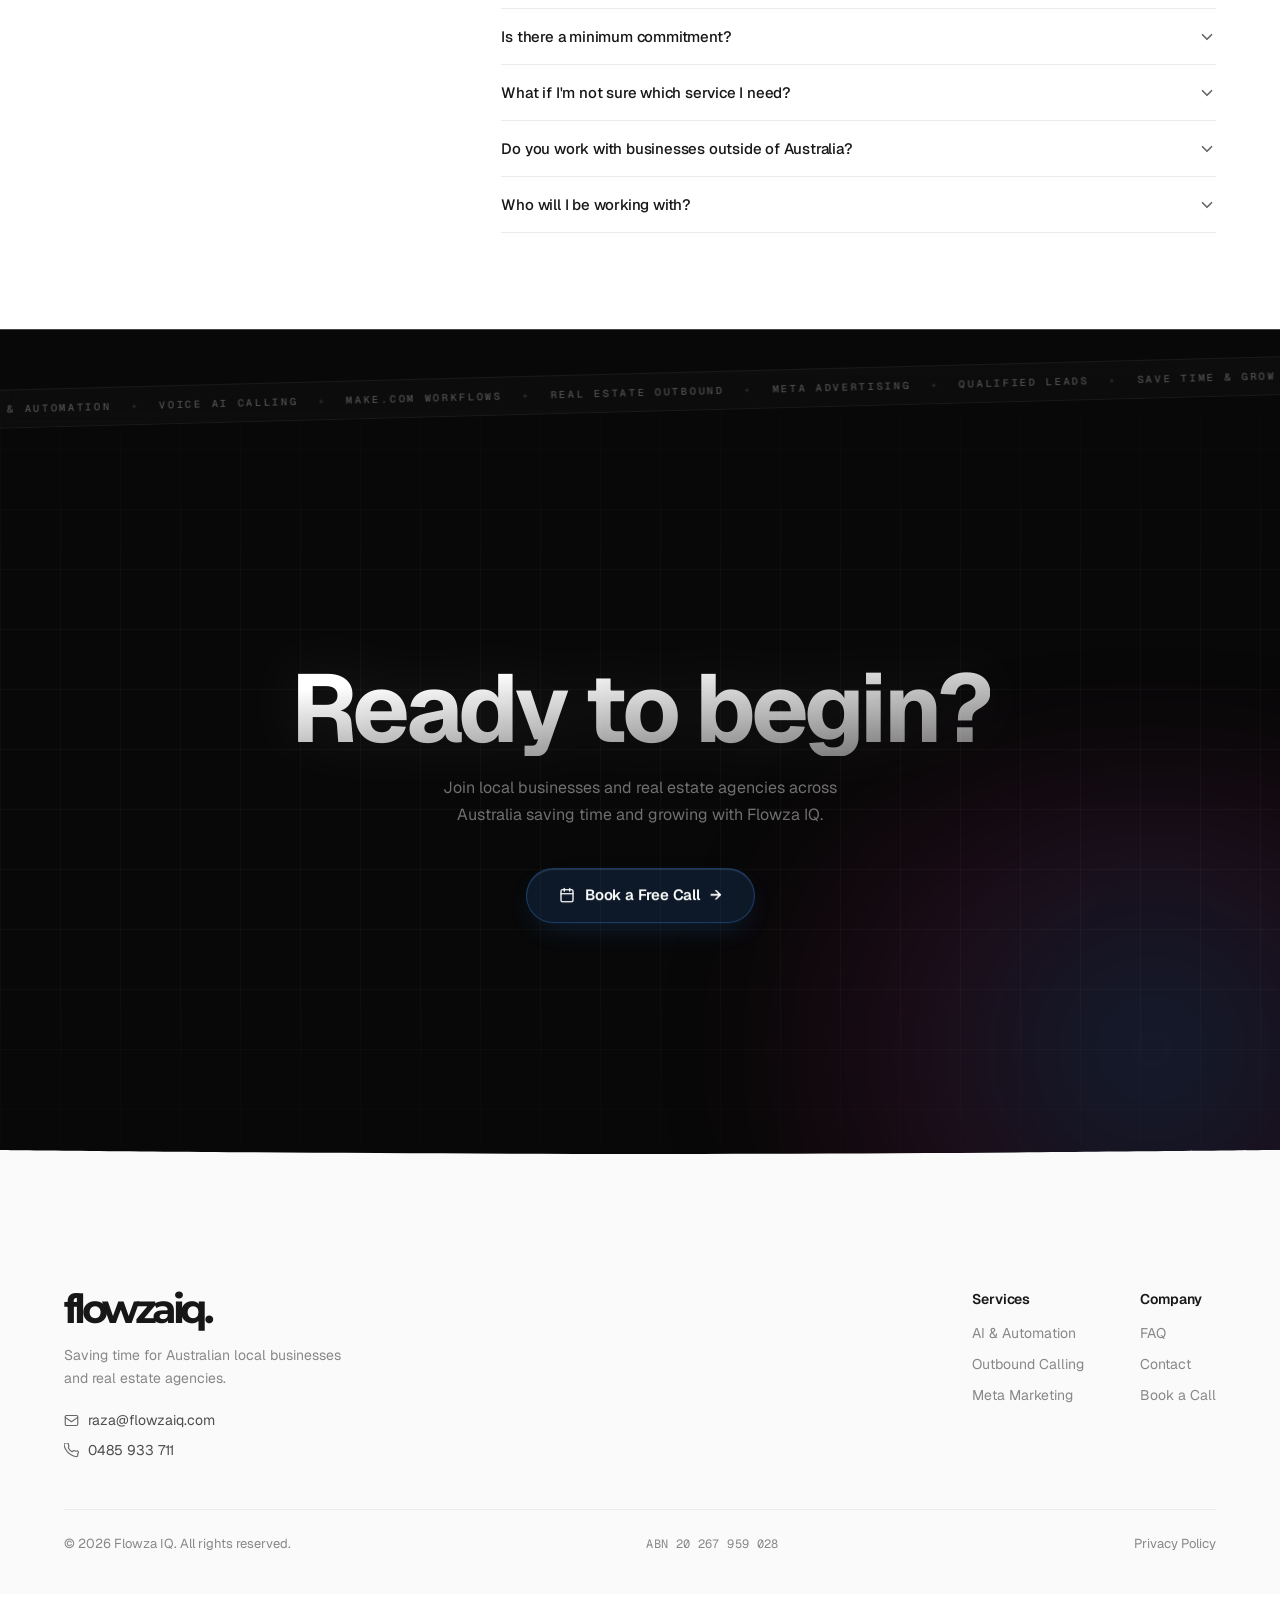
==== commit 85bbd4be: "Add files via upload" ====
--- a/index.html
+++ b/index.html
@@ -2229,14 +2229,15 @@
 
 /* ── PREVENT HORIZONTAL SCROLL / RUBBER-BAND ─────── */
 (function () {
-  let startX = 0;
+  let startX = 0, startY = 0;
   document.addEventListener('touchstart', e => {
     startX = e.touches[0].clientX;
+    startY = e.touches[0].clientY;
   }, { passive: true });
 
   document.addEventListener('touchmove', e => {
     const deltaX = Math.abs(e.touches[0].clientX - startX);
-    const deltaY = Math.abs(e.touches[0].clientY - (e.touches[0].clientY));
+    const deltaY = Math.abs(e.touches[0].clientY - startY);
     if (deltaX > deltaY) e.preventDefault();
   }, { passive: false });
 }());
